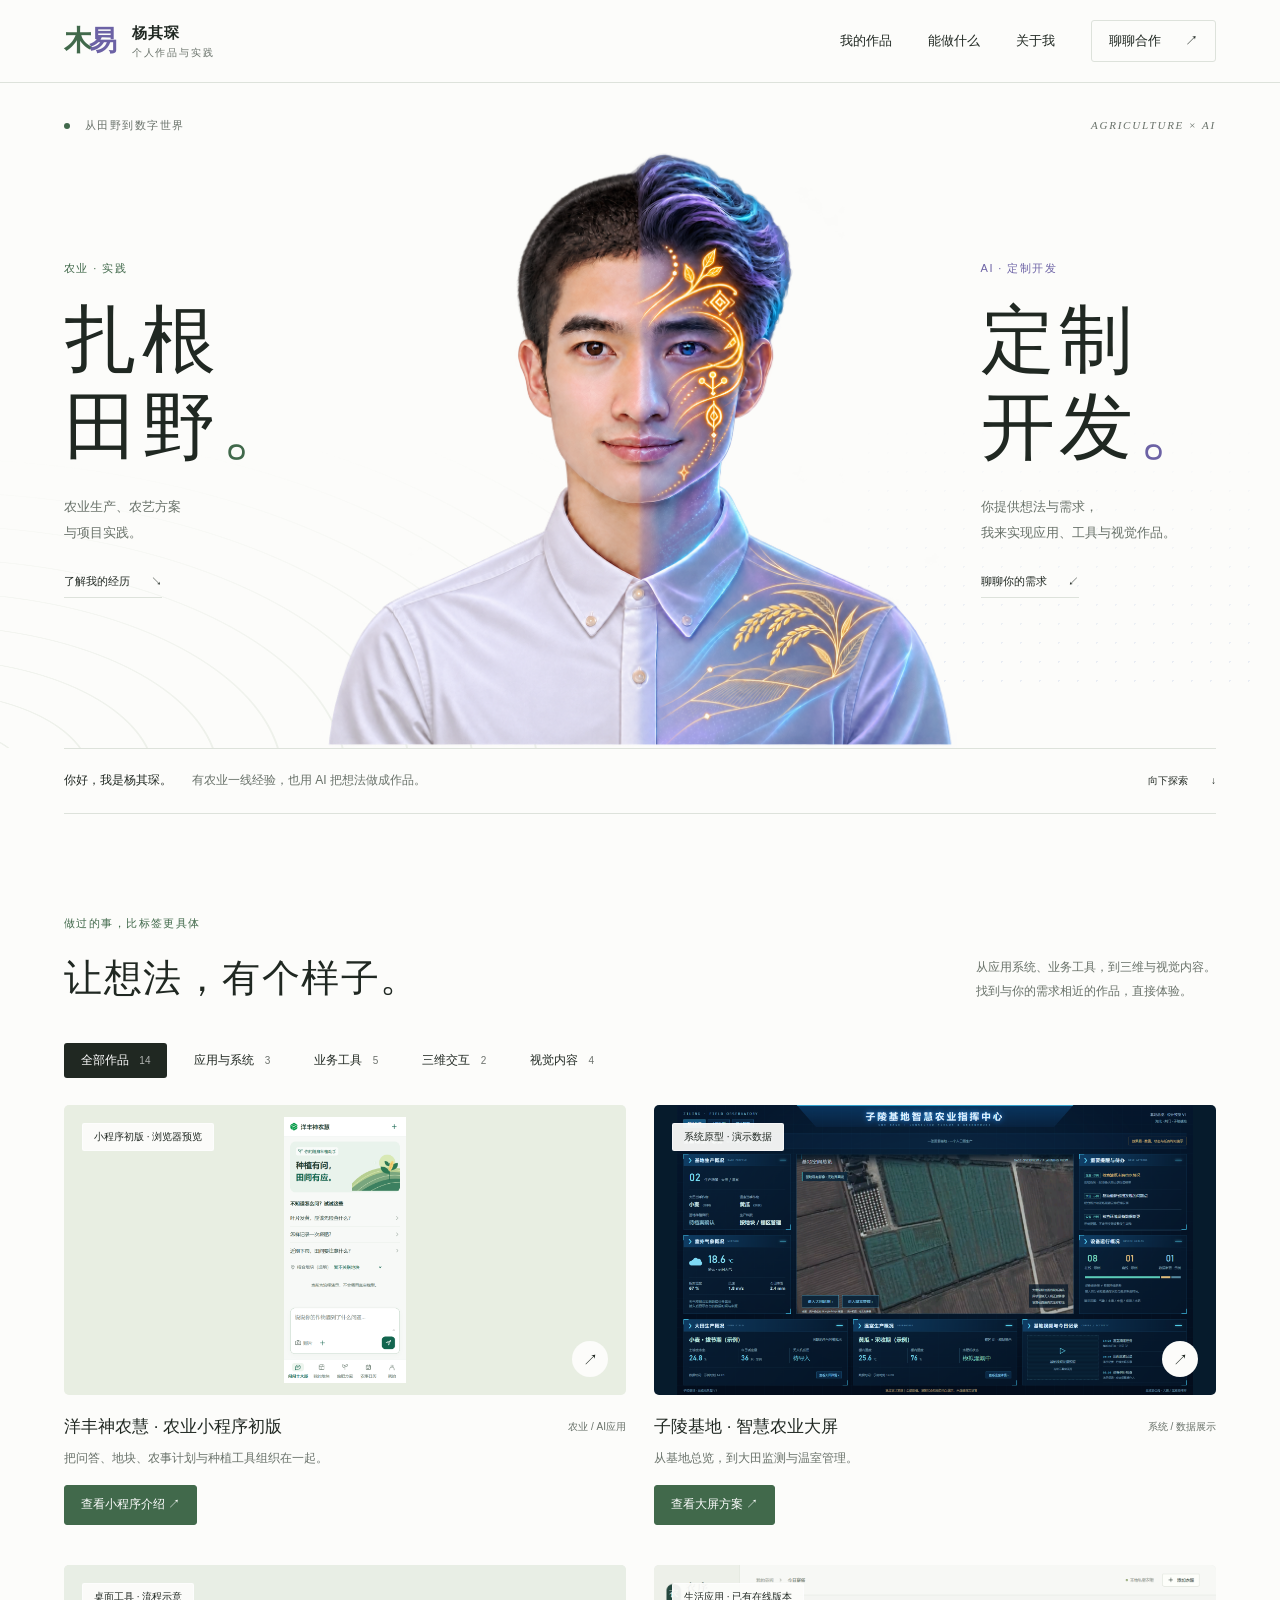
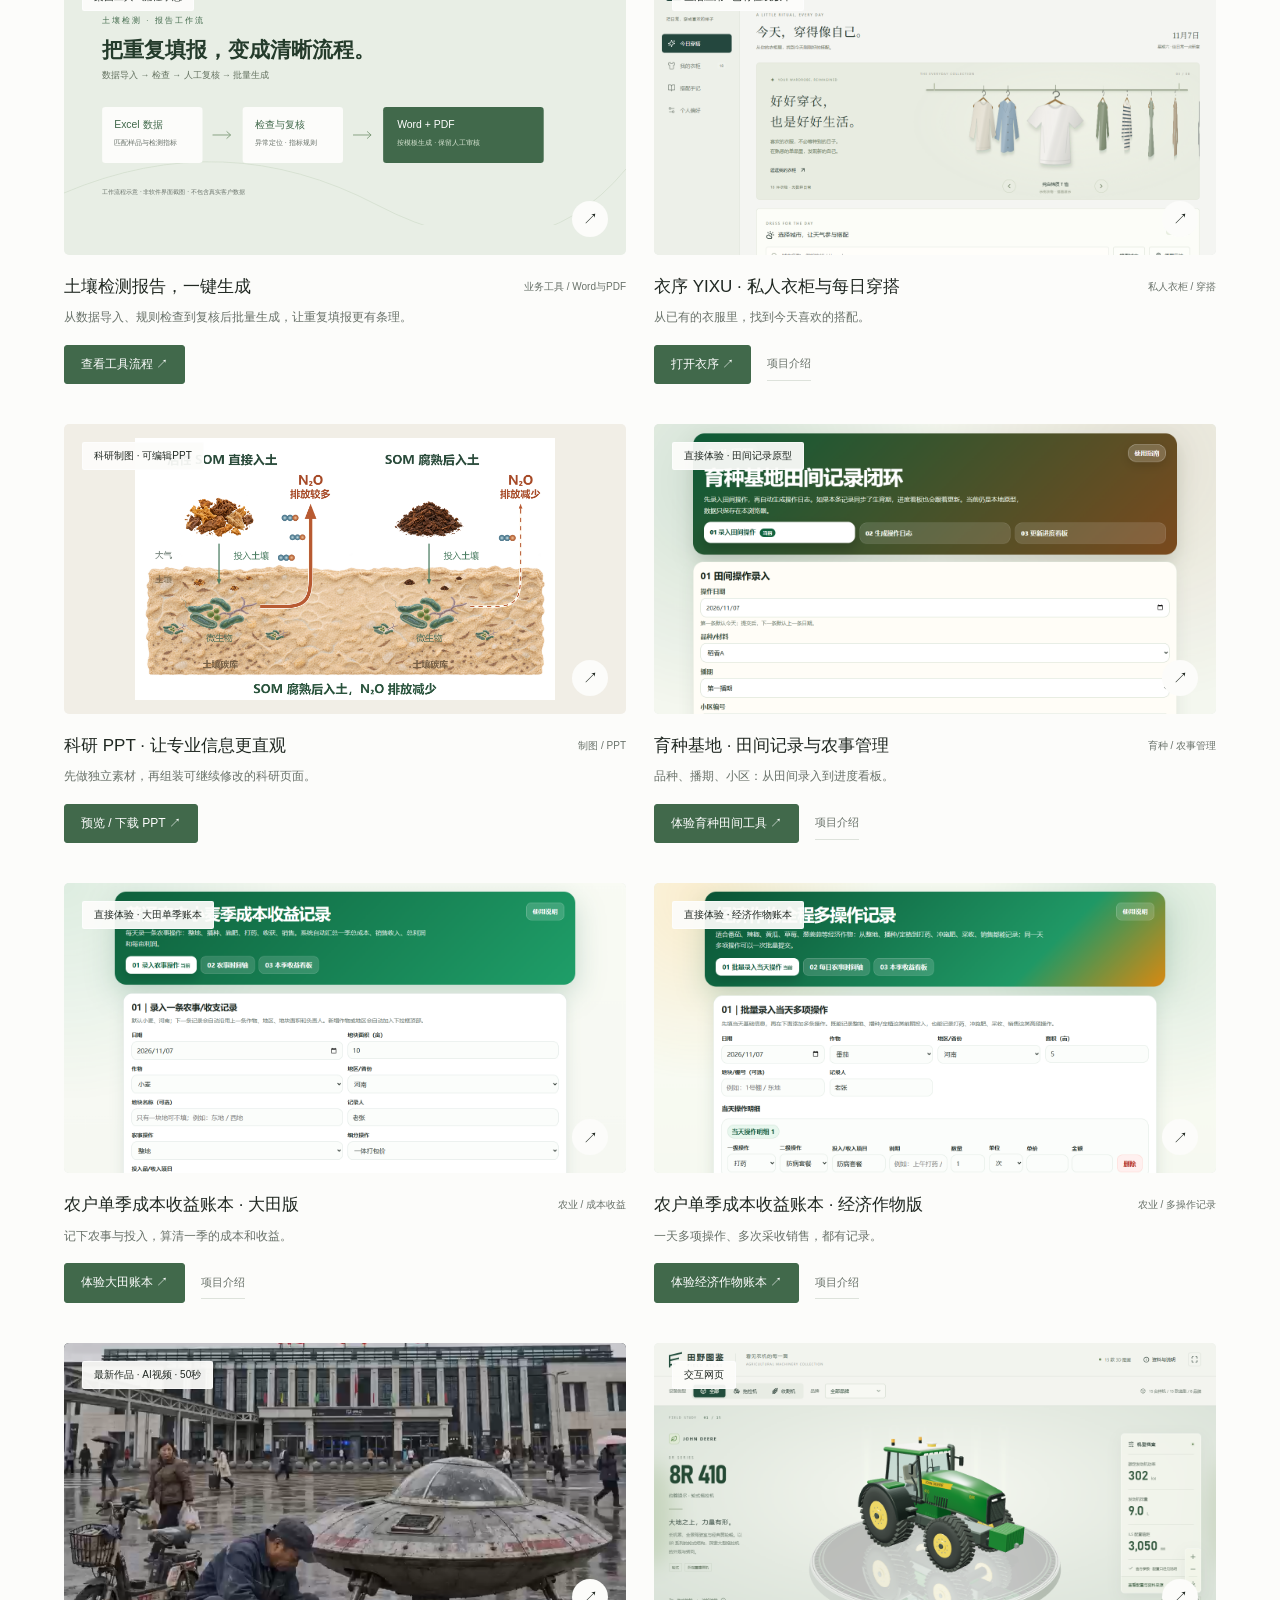
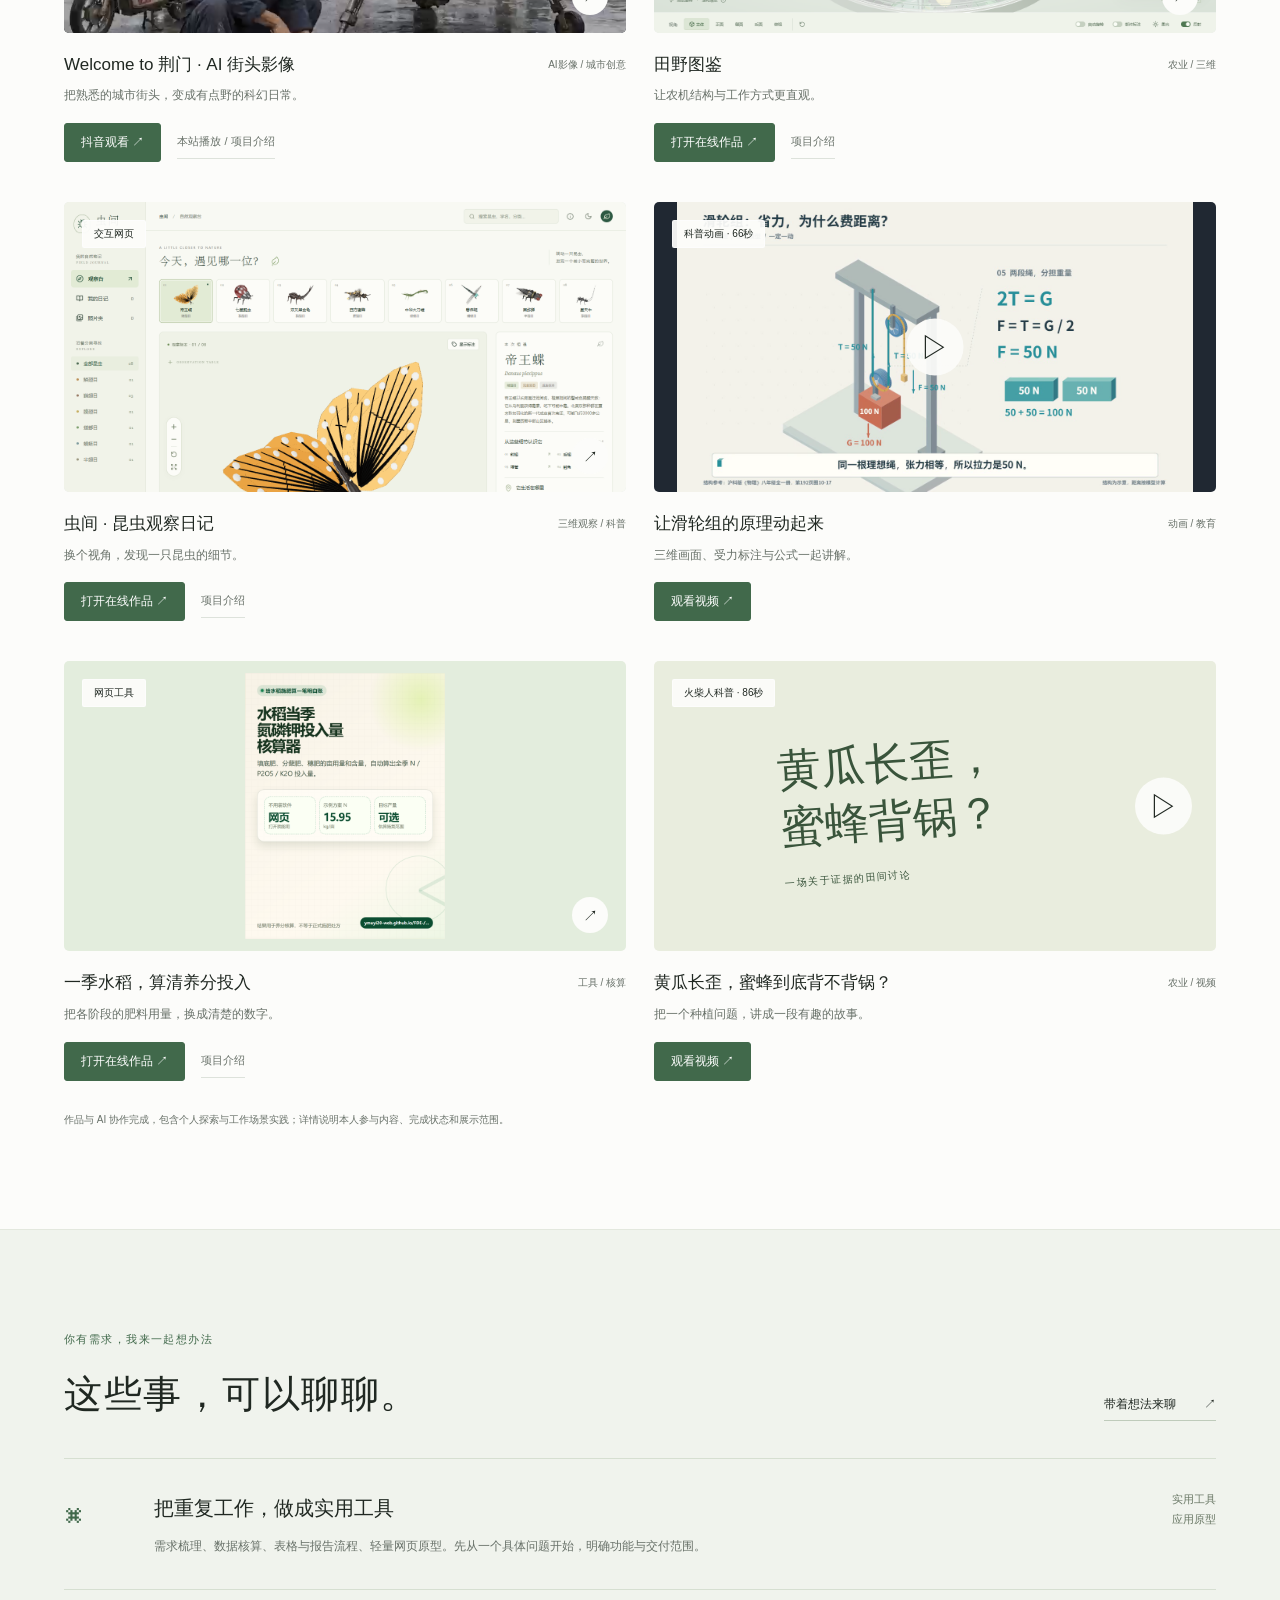
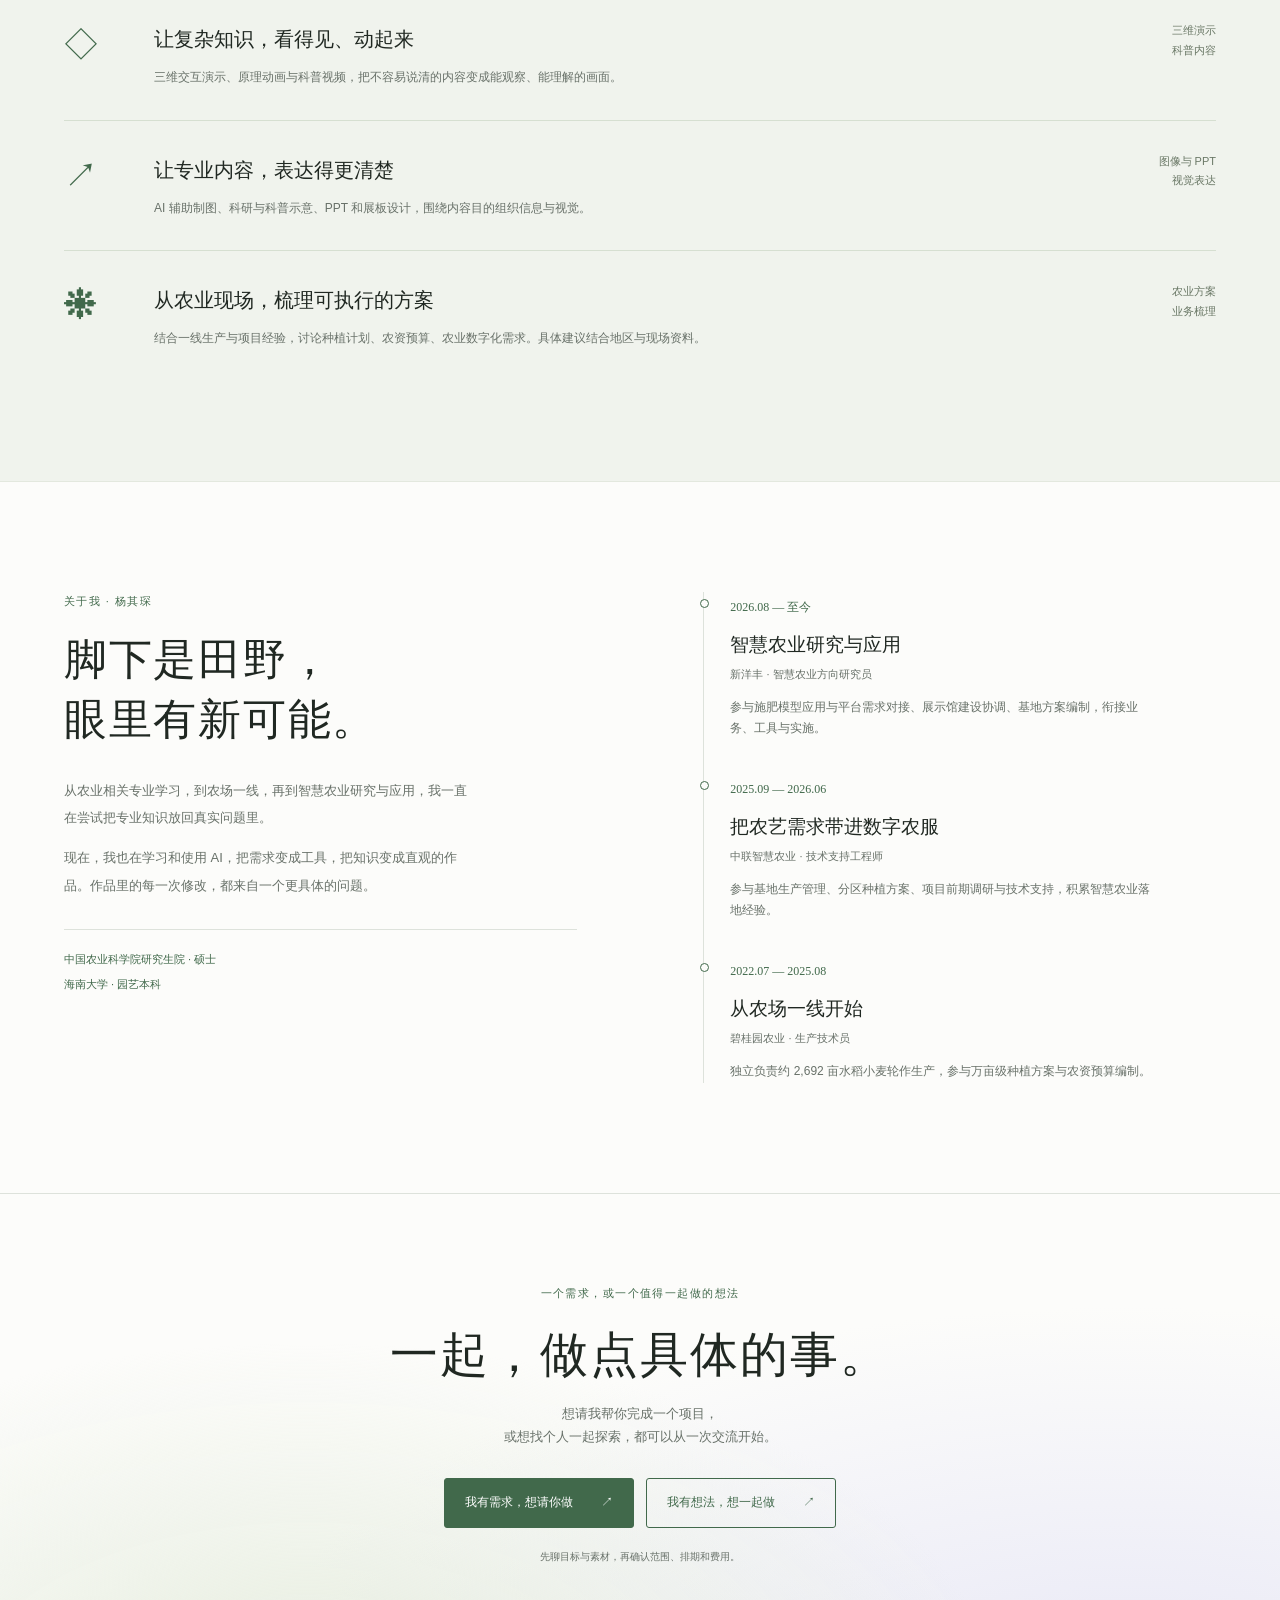
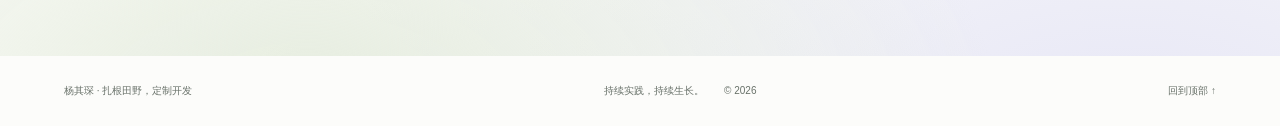
==== index.html @ 0f83e184 "Publish personal portfolio with reviewed projects and demos" ====
<!doctype html>
<html lang="zh-CN">
<head>
  <meta charset="utf-8"><meta name="viewport" content="width=device-width,initial-scale=1">
  <meta name="description" content="杨其琛的个人作品与实践：扎根田野，定制开发。农业生产与方案、AI实用工具、三维演示、制图与PPT。">
  <meta name="theme-color" content="#fcfcfa"><title>杨其琛 · 扎根田野，定制开发</title>
  <link rel="icon" href="assets/favicon.svg" type="image/svg+xml"><link rel="stylesheet" href="style.css">
</head>
<body>
<a class="skip" href="#main">跳到主要内容</a>
<header class="header"><a class="brand" href="#home" aria-label="杨其琛 首页"><span class="brand-mark">木<span>易</span></span><span>杨其琛<small>个人作品与实践</small></span></a><button class="menu-toggle" aria-label="展开导航" aria-expanded="false" aria-controls="nav">菜单 <span>＋</span></button><nav id="nav" aria-label="主导航"><a href="#work">我的作品</a><a href="#capabilities">能做什么</a><a href="#about">关于我</a><a class="nav-contact" href="#contact">聊聊合作 <span>↗</span></a></nav></header>
<main id="main">
<section class="hero" id="home" aria-labelledby="hero-title">
  <div class="hero-top"><p><span class="status-dot"></span> 从田野到数字世界</p><p class="hero-note">AGRICULTURE × AI</p></div>
  <h1 class="sr-only" id="hero-title">我是杨其琛，扎根田野，定制开发。</h1>
  <div class="portrait-stage">
    <div class="field-lines" aria-hidden="true"></div><div class="digital-lines" aria-hidden="true"></div>
    <div class="hero-copy field-copy"><span class="eyebrow">农业 · 实践</span><h2>扎根<br>田野<span class="title-dot">。</span></h2><p>农业生产、农艺方案<br>与项目实践。</p><a href="#about">了解我的经历 <span>↘</span></a></div>
    <img class="portrait" src="assets/portrait.png" alt="杨其琛的双面人像：左侧真实白衬衫，右侧蓝紫全息形象与金色农业纹样" fetchpriority="high" width="1312" height="1221">
    <div class="hero-copy digital-copy"><span class="eyebrow">AI · 定制开发</span><h2>定制<br>开发<span class="title-dot">。</span></h2><p>你提供想法与需求，<br>我来实现应用、工具与视觉作品。</p><a href="#contact">聊聊你的需求 <span>↙</span></a></div>
  </div>
  <div class="hero-bottom"><p>你好，我是<strong>杨其琛</strong>。<span>有农业一线经验，也用 AI 把想法做成作品。</span></p><a href="#work" aria-label="向下查看精选作品">向下探索 <span>↓</span></a></div>
</section>
<section class="section work" id="work" aria-labelledby="work-title">
  <div class="section-head"><div><p class="eyebrow">做过的事，比标签更具体</p><h2 id="work-title">让想法，有个样子。</h2></div><p class="section-intro">从应用系统、业务工具，到三维与视觉内容。<br>找到与你的需求相近的作品，直接体验。</p></div>
  <div class="filters" role="group" aria-label="按服务类型筛选作品"><button class="active" data-filter="all" aria-pressed="true">全部作品 <span>14</span></button><button data-filter="application" aria-pressed="false">应用与系统 <span>3</span></button><button data-filter="tool" aria-pressed="false">业务工具 <span>5</span></button><button data-filter="interactive" aria-pressed="false">三维交互 <span>2</span></button><button data-filter="visual" aria-pressed="false">视觉内容 <span>4</span></button></div>
  <div class="projects" aria-live="polite">
<article class="project" data-category="application" data-key="miniapp"><button class="project-open" data-project="miniapp" aria-label="查看小程序介绍"><div class="project-image miniapp-image"><img src="assets/miniapp.png" alt="洋丰神农慧浏览器预览版实际页面截图" loading="lazy"><span class="image-label">小程序初版 · 浏览器预览</span><span class="project-arrow">↗</span></div></button><div class="project-caption"><div><h3>洋丰神农慧 · 农业小程序初版</h3><p>把问答、地块、农事计划与种植工具组织在一起。</p></div><span>农业 / AI应用</span></div><div class="project-actions"><button class="work-primary" data-project="miniapp">查看小程序介绍 ↗</button></div></article>
<article class="project" data-category="application" data-key="dashboard"><button class="project-open" data-project="dashboard" aria-label="查看大屏方案"><div class="project-image dashboard-image"><img src="assets/dashboard.png" alt="子陵基地智慧农业总览设计效果图，图中数值为演示数据" loading="lazy"><span class="image-label">系统原型 · 演示数据</span><span class="project-arrow">↗</span></div></button><div class="project-caption"><div><h3>子陵基地 · 智慧农业大屏</h3><p>从基地总览，到大田监测与温室管理。</p></div><span>系统 / 数据展示</span></div><div class="project-actions"><button class="work-primary" data-project="dashboard">查看大屏方案 ↗</button></div></article>
<article class="project" data-category="tool" data-key="reports"><button class="project-open" data-project="reports" aria-label="查看工具流程"><div class="project-image report-image"><img src="assets/report-workflow.svg" alt="土壤报告助手流程示意：Excel导入、规则检查、人工复核、Word与PDF生成"><span class="image-label">桌面工具 · 流程示意</span><span class="project-arrow">↗</span></div></button><div class="project-caption"><div><h3>土壤检测报告，一键生成</h3><p>从数据导入、规则检查到复核后批量生成，让重复填报更有条理。</p></div><span>业务工具 / Word与PDF</span></div><div class="project-actions"><button class="work-primary" data-project="reports">查看工具流程 ↗</button></div></article>
<article class="project" data-category="application" data-key="yixu"><a class="project-open" href="https://ymuyi20-web.github.io/yixu-wardrobe/" target="_blank" rel="noopener noreferrer" aria-label="打开衣序"><div class="project-image"><img src="assets/yixu.png" alt="衣序 YIXU · 私人衣柜与每日穿搭实际页面截图" loading="lazy"><span class="image-label">生活应用 · 已有在线版本</span><span class="project-arrow">↗</span></div></a><div class="project-caption"><div><h3>衣序 YIXU · 私人衣柜与每日穿搭</h3><p>从已有的衣服里，找到今天喜欢的搭配。</p></div><span>私人衣柜 / 穿搭</span></div><div class="project-actions"><a class="work-primary" href="https://ymuyi20-web.github.io/yixu-wardrobe/" target="_blank" rel="noopener noreferrer">打开衣序 ↗</a><button class="work-detail" data-project="yixu">项目介绍</button></div></article>
<article class="project" data-category="visual" data-key="research"><button class="project-open" data-project="research" aria-label="预览 / 下载 PPT"><div class="project-image research-image"><img src="assets/research-som.png" alt="科研PPT中的SOM与N₂O排放对比概念插图" loading="lazy"><span class="image-label">科研制图 · 可编辑PPT</span><span class="project-arrow">↗</span></div></button><div class="project-caption"><div><h3>科研 PPT · 让专业信息更直观</h3><p>先做独立素材，再组装可继续修改的科研页面。</p></div><span>制图 / PPT</span></div><div class="project-actions"><button class="work-primary" data-project="research">预览 / 下载 PPT ↗</button></div></article>
<article class="project" data-category="tool" data-key="breeding"><a class="project-open" href="demos/breeding.html" target="_blank" rel="noopener noreferrer" aria-label="体验育种田间工具"><div class="project-image"><img src="assets/breeding.png" alt="育种基地 · 田间记录与农事管理实际页面截图" loading="lazy"><span class="image-label">直接体验 · 田间记录原型</span><span class="project-arrow">↗</span></div></a><div class="project-caption"><div><h3>育种基地 · 田间记录与农事管理</h3><p>品种、播期、小区：从田间录入到进度看板。</p></div><span>育种 / 农事管理</span></div><div class="project-actions"><a class="work-primary" href="demos/breeding.html" target="_blank" rel="noopener noreferrer">体验育种田间工具 ↗</a><button class="work-detail" data-project="breeding">项目介绍</button></div></article>
<article class="project" data-category="tool" data-key="fieldaccount"><a class="project-open" href="demos/field-account.html" target="_blank" rel="noopener noreferrer" aria-label="体验大田账本"><div class="project-image"><img src="assets/field-account.png" alt="农户单季成本收益账本 · 大田版实际页面截图" loading="lazy"><span class="image-label">直接体验 · 大田单季账本</span><span class="project-arrow">↗</span></div></a><div class="project-caption"><div><h3>农户单季成本收益账本 · 大田版</h3><p>记下农事与投入，算清一季的成本和收益。</p></div><span>农业 / 成本收益</span></div><div class="project-actions"><a class="work-primary" href="demos/field-account.html" target="_blank" rel="noopener noreferrer">体验大田账本 ↗</a><button class="work-detail" data-project="fieldaccount">项目介绍</button></div></article>
<article class="project" data-category="tool" data-key="economicaccount"><a class="project-open" href="demos/economic-account.html" target="_blank" rel="noopener noreferrer" aria-label="体验经济作物账本"><div class="project-image"><img src="assets/economic-account.png" alt="农户单季成本收益账本 · 经济作物版实际页面截图" loading="lazy"><span class="image-label">直接体验 · 经济作物账本</span><span class="project-arrow">↗</span></div></a><div class="project-caption"><div><h3>农户单季成本收益账本 · 经济作物版</h3><p>一天多项操作、多次采收销售，都有记录。</p></div><span>农业 / 多操作记录</span></div><div class="project-actions"><a class="work-primary" href="demos/economic-account.html" target="_blank" rel="noopener noreferrer">体验经济作物账本 ↗</a><button class="work-detail" data-project="economicaccount">项目介绍</button></div></article>
<article class="project" data-category="visual" data-key="jingmen"><a class="project-open" href="https://v.douyin.com/iar4RhqvxIk/" target="_blank" rel="noopener noreferrer" aria-label="在抖音观看Welcome to荆门"><div class="project-image jingmen-image"><img src="assets/jingmen-street.png" alt="AI街头影像视频实际画面：荆门站前修理飞碟的创意场景，非真实拍摄" loading="lazy"><span class="image-label">最新作品 · AI视频 · 50秒</span><span class="project-arrow">↗</span></div></a><div class="project-caption"><div><h3>Welcome to 荆门 · AI 街头影像</h3><p>把熟悉的城市街头，变成有点野的科幻日常。</p></div><span>AI影像 / 城市创意</span></div><div class="project-actions"><a class="work-primary" href="https://v.douyin.com/iar4RhqvxIk/" target="_blank" rel="noopener noreferrer">抖音观看 ↗</a><button class="work-detail" data-project="jingmen">本站播放 / 项目介绍</button></div></article>
<article class="project" data-category="interactive" data-key="atlas"><a class="project-open" href="https://tianye-field-atlas.netlify.app/" target="_blank" rel="noopener noreferrer" aria-label="直接打开在线作品"><div class="project-image atlas-image"><img src="assets/field-atlas.png" alt="田野图鉴农机展示网页的实际页面截图" loading="lazy"><span class="image-label">交互网页</span><span class="project-arrow">↗</span></div></a><div class="project-caption"><div><h3>田野图鉴</h3><p>让农机结构与工作方式更直观。</p></div><span>农业 / 三维</span></div><div class="project-actions"><a class="work-primary" href="https://tianye-field-atlas.netlify.app/" target="_blank" rel="noopener noreferrer">打开在线作品 ↗</a><button class="work-detail" data-project="atlas">项目介绍</button></div></article>
<article class="project" data-category="interactive" data-key="insects"><a class="project-open" href="https://chongjian-insect-diary.netlify.app/" target="_blank" rel="noopener noreferrer" aria-label="直接打开在线作品"><div class="project-image insect-image"><img src="assets/insects.png" alt="虫间昆虫观察网页的实际页面截图" loading="lazy"><span class="image-label">交互网页</span><span class="project-arrow">↗</span></div></a><div class="project-caption"><div><h3>虫间 · 昆虫观察日记</h3><p>换个视角，发现一只昆虫的细节。</p></div><span>三维观察 / 科普</span></div><div class="project-actions"><a class="work-primary" href="https://chongjian-insect-diary.netlify.app/" target="_blank" rel="noopener noreferrer">打开在线作品 ↗</a><button class="work-detail" data-project="insects">项目介绍</button></div></article>
<article class="project" data-category="visual" data-key="physics"><button class="project-open" data-project="physics" aria-label="观看视频"><div class="project-image physics-image"><img src="assets/physics.png" alt="滑轮组物理动画实际画面" loading="lazy"><span class="image-label">科普动画 · 66秒</span><span class="play-icon" aria-hidden="true">▷</span></div></button><div class="project-caption"><div><h3>让滑轮组的原理动起来</h3><p>三维画面、受力标注与公式一起讲解。</p></div><span>动画 / 教育</span></div><div class="project-actions"><button class="work-primary" data-project="physics">观看视频 ↗</button></div></article>
<article class="project" data-category="tool" data-key="npk"><a class="project-open" href="https://ymuyi20-web.github.io/FDE-/exercises/fde-16week/week-01/side-projects/season-npk-calculator/" target="_blank" rel="noopener noreferrer" aria-label="直接打开在线作品"><div class="project-image npk-image"><img src="assets/npk.png" alt="水稻氮磷钾投入量核算网页作品宣传图" loading="lazy"><span class="image-label">网页工具</span><span class="project-arrow">↗</span></div></a><div class="project-caption"><div><h3>一季水稻，算清养分投入</h3><p>把各阶段的肥料用量，换成清楚的数字。</p></div><span>工具 / 核算</span></div><div class="project-actions"><a class="work-primary" href="https://ymuyi20-web.github.io/FDE-/exercises/fde-16week/week-01/side-projects/season-npk-calculator/" target="_blank" rel="noopener noreferrer">打开在线作品 ↗</a><button class="work-detail" data-project="npk">项目介绍</button></div></article>
<article class="project" data-category="visual" data-key="cucumber"><button class="project-open" data-project="cucumber" aria-label="观看视频"><div class="project-image cucumber-image"><span class="cucumber-word" aria-hidden="true">黄瓜长歪，<br>蜜蜂背锅？<i>一场关于证据的田间讨论</i></span><span class="image-label">火柴人科普 · 86秒</span><span class="play-icon" aria-hidden="true">▷</span></div></button><div class="project-caption"><div><h3>黄瓜长歪，蜜蜂到底背不背锅？</h3><p>把一个种植问题，讲成一段有趣的故事。</p></div><span>农业 / 视频</span></div><div class="project-actions"><button class="work-primary" data-project="cucumber">观看视频 ↗</button></div></article>
  </div>
  <p class="work-note">作品与 AI 协作完成，包含个人探索与工作场景实践；详情说明本人参与内容、完成状态和展示范围。</p>
</section>
<section class="capabilities section" id="capabilities" aria-labelledby="cap-title"><div class="section-head"><div><p class="eyebrow">你有需求，我来一起想办法</p><h2 id="cap-title">这些事，可以聊聊。</h2></div><a class="text-link" href="#contact">带着想法来聊 <span>↗</span></a></div><div class="service-list">
<article><span class="service-symbol" aria-hidden="true">⌘</span><div><h3>把重复工作，做成实用工具</h3><p>需求梳理、数据核算、表格与报告流程、轻量网页原型。先从一个具体问题开始，明确功能与交付范围。</p></div><span class="service-tags">实用工具<br>应用原型</span></article>
<article><span class="service-symbol" aria-hidden="true">◇</span><div><h3>让复杂知识，看得见、动起来</h3><p>三维交互演示、原理动画与科普视频，把不容易说清的内容变成能观察、能理解的画面。</p></div><span class="service-tags">三维演示<br>科普内容</span></article>
<article><span class="service-symbol" aria-hidden="true">↗</span><div><h3>让专业内容，表达得更清楚</h3><p>AI 辅助制图、科研与科普示意、PPT 和展板设计，围绕内容目的组织信息与视觉。</p></div><span class="service-tags">图像与 PPT<br>视觉表达</span></article>
<article><span class="service-symbol plant" aria-hidden="true">❋</span><div><h3>从农业现场，梳理可执行的方案</h3><p>结合一线生产与项目经验，讨论种植计划、农资预算、农业数字化需求。具体建议结合地区与现场资料。</p></div><span class="service-tags">农业方案<br>业务梳理</span></article>
</div></section>
<section class="about section" id="about" aria-labelledby="about-title"><div class="about-intro"><p class="eyebrow">关于我 · 杨其琛</p><h2 id="about-title">脚下是田野，<br>眼里有新可能。</h2><p>从农业相关专业学习，到农场一线，再到智慧农业研究与应用，我一直在尝试把专业知识放回真实问题里。</p><p>现在，我也在学习和使用 AI，把需求变成工具，把知识变成直观的作品。作品里的每一次修改，都来自一个更具体的问题。</p><div class="about-education"><span>中国农业科学院研究生院 · 硕士</span><span>海南大学 · 园艺本科</span></div></div><div class="timeline">
<article><time>2026.08 — 至今</time><h3>智慧农业研究与应用</h3><h4>新洋丰 · 智慧农业方向研究员</h4><p>参与施肥模型应用与平台需求对接、展示馆建设协调、基地方案编制，衔接业务、工具与实施。</p></article>
<article><time>2025.09 — 2026.06</time><h3>把农艺需求带进数字农服</h3><h4>中联智慧农业 · 技术支持工程师</h4><p>参与基地生产管理、分区种植方案、项目前期调研与技术支持，积累智慧农业落地经验。</p></article>
<article><time>2022.07 — 2025.08</time><h3>从农场一线开始</h3><h4>碧桂园农业 · 生产技术员</h4><p>独立负责约 2,692 亩水稻小麦轮作生产，参与万亩级种植方案与农资预算编制。</p></article>
</div></section>
<section class="contact section" id="contact" aria-labelledby="contact-title"><p class="eyebrow">一个需求，或一个值得一起做的想法</p><h2 id="contact-title">一起，做点具体的事。</h2><p>想请我帮你完成一个项目，<br>或想找个人一起探索，都可以从一次交流开始。</p><div class="contact-actions"><button class="primary" data-contact="委托需求">我有需求，想请你做 <span>↗</span></button><button class="secondary" data-contact="合作想法">我有想法，想一起做 <span>↗</span></button></div><p class="contact-note">先聊目标与素材，再确认范围、排期和费用。</p></section>
</main>
<footer><a href="#home">杨其琛 <span>· 扎根田野，定制开发</span></a><p>持续实践，持续生长。<span>© 2026</span></p><a href="#home" aria-label="返回顶部">回到顶部 ↑</a></footer>
<dialog id="project-dialog" aria-labelledby="dialog-title"><button class="dialog-close" aria-label="关闭作品详情">×</button><div id="dialog-content"></div></dialog>
<dialog id="contact-dialog" aria-labelledby="contact-dialog-title"><button class="dialog-close" aria-label="关闭合作窗口">×</button><p class="eyebrow">聊聊合作</p><h2 id="contact-dialog-title">从一个具体想法开始。</h2><p id="contact-description"></p><div class="wechat-panel"><span>微信联系 · 木易</span><strong id="wechat-id">15706568545</strong><button id="copy-wechat" hidden>复制微信号</button><p id="wechat-hint">添加微信时，欢迎备注“个人站＋需求关键词”。</p><a class="wechat-qr-link" href="assets/wechat-qr.png" target="_blank" rel="noopener noreferrer" aria-label="打开微信二维码原图"><img class="wechat-qr" src="assets/wechat-qr.png" alt="木易的微信联系二维码，可扫码添加好友" width="820" height="1212"></a><p>扫码添加，或点击图片打开原图保存。</p></div><label for="brief">先整理一下你的想法</label><textarea id="brief" rows="5"></textarea><button class="primary" id="copy-brief">复制需求提纲</button><p class="privacy-note">此处只帮你整理文字，不会提交或保存个人信息。</p><p role="status" id="copy-status"></p></dialog>
<script src="app.js"></script></body></html>
---- style.css ----
:root{--paper:#fcfcfa;--ink:#202822;--muted:#687169;--green:#41694b;--line:#dde2db;--violet:#6c62a5;--blue:#456baf;--body:"Microsoft YaHei","PingFang SC",sans-serif;--display:"STKaiti","KaiTi","Songti SC",serif}*{box-sizing:border-box}html{scroll-behavior:smooth;scroll-padding-top:100px}body{margin:0;background:var(--paper);color:var(--ink);font-family:var(--body);font-size:15px;line-height:1.8}a{color:inherit;text-decoration:none}button,textarea{font:inherit}button{cursor:pointer;color:inherit}button:focus-visible,a:focus-visible,textarea:focus-visible{outline:3px solid #8ba9cf;outline-offset:5px}button{touch-action:manipulation}img{display:block;max-width:100%}.sr-only{position:absolute;width:1px;height:1px;padding:0;overflow:hidden;clip:rect(0,0,0,0);white-space:nowrap}.skip{position:absolute;top:-70px;left:15px;background:var(--ink);color:white;padding:10px;z-index:20}.skip:focus{top:10px}.header{max-width:1440px;margin:auto;padding:20px 5%;display:flex;align-items:center;justify-content:space-between;border-bottom:1px solid var(--line)}.brand{display:flex;align-items:center;gap:14px;font-weight:bold;line-height:1.5;letter-spacing:.06em}.brand small{display:block;font-size:10px;font-weight:400;color:var(--muted);letter-spacing:.18em}.brand-mark{font-family:var(--display);font-size:28px;position:relative;color:var(--green)}.brand-mark span{color:var(--violet);margin-left:-4px}.header nav{display:flex;gap:36px;align-items:center;font-size:13px}.header nav a:hover{color:var(--green)}.nav-contact{border:1px solid var(--line);padding:8px 17px;border-radius:3px}.nav-contact span{margin-left:20px}.menu-toggle{display:none}.hero{max-width:1440px;padding:22px 5% 0;margin:auto;overflow:hidden}.hero-top{display:flex;justify-content:space-between;font-size:11px;color:var(--muted);letter-spacing:.14em}.status-dot{display:inline-block;width:6px;height:6px;background:var(--green);border-radius:50%;margin-right:10px}.hero-note{font-family:Georgia,serif;font-style:italic;letter-spacing:.16em}.portrait-stage{position:relative;min-height:560px;height: min(47vw,660px);display:grid;grid-template-columns:1fr 1.5fr 1fr;align-items:center}.portrait{position:absolute;bottom:0;width:59%;max-width:790px;left:50%;transform:translateX(-50%);height:100%;object-fit:contain;object-position:center bottom;z-index:1}.hero-copy{position:relative;z-index:2;padding-bottom:45px}.hero-copy h2{font-family:var(--display);font-size:clamp(52px,5.8vw,85px);line-height:1.18;font-weight:500;letter-spacing:.06em;margin:17px 0 22px}.title-dot{color:var(--green)}.digital-copy .title-dot{color:var(--violet)}.hero-copy p{color:var(--muted);font-size:13px;line-height:2}.hero-copy a{display:inline-block;font-size:11px;border-bottom:1px solid var(--line);padding:13px 0 5px}.hero-copy a span{margin-left:18px}.eyebrow{font-size:11px;font-weight:500;letter-spacing:.13em;color:var(--green);margin:0 0 18px}.digital-copy{grid-column:3;justify-self:end}.digital-copy .eyebrow{color:var(--violet)}.field-lines{position:absolute;left:-12%;bottom:0;width:55%;height:50%;opacity:.4;background:repeating-radial-gradient(ellipse at 0% 110%,transparent 0 35px,#d7dfd2 36px 37px,transparent 38px 64px);mask-image:linear-gradient(0deg,#000,transparent)}.digital-lines{position:absolute;right:-4%;bottom:9%;width:35%;height:45%;background-image:radial-gradient(#a6b7db 1px,transparent 1px);background-size:19px 19px;opacity:.25;mask-image:linear-gradient(0deg,#000,transparent)}.hero-bottom{border-top:1px solid var(--line);border-bottom:1px solid var(--line);padding:21px 0;display:flex;align-items:center;justify-content:space-between;gap:20px;font-size:12px}.hero-bottom p{margin:0}.hero-bottom strong{font-weight:500}.hero-bottom p span{margin-left:20px;color:var(--muted)}.hero-bottom>a{font-size:10px;white-space:nowrap}.hero-bottom>a span{margin-left:20px}.section{max-width:1440px;margin:auto;padding:100px 5%}.section-head{display:flex;justify-content:space-between;align-items:end;gap:30px;margin-bottom:37px}.section h2{font-family:var(--display);font-size:clamp(30px,3vw,44px);font-weight:500;line-height:1.4;letter-spacing:.04em;margin:0}.section-intro{font-size:12px;color:var(--muted);line-height:2;margin:0 0 3px}.filters{display:flex;gap:10px;flex-wrap:wrap;margin-bottom:27px}.filters button{border:0;background:transparent;padding:7px 17px;font-size:12px;border-radius:3px}.filters button.active{background:var(--ink);color:white}.filters button span{font-size:10px;opacity:.65;margin-left:7px}.projects{display:grid;grid-template-columns:1fr 1fr;gap:40px 28px}.project{padding:0;text-align:left;border:0;background:transparent;min-width:0}.project[hidden]{display:none}.project-wide{grid-column:1/-1}.project-image{height:290px;position:relative;overflow:hidden;border-radius:5px;background:#e8eee9}.project-wide .project-image{height:440px;background:#e6eee8}.project-image img{width:100%;height:100%;object-fit:cover;object-position:top;transition:transform .5s}.project:hover .project-image img{transform:scale(1.025)}.project-wide img{object-fit:contain;padding:25px 8%}.image-label{position:absolute;top:18px;left:18px;background:rgba(252,252,250,.94);padding:4px 11px;border:1px solid #ffffff8c;border-radius:2px;font-size:10px}.project-arrow{position:absolute;right:18px;bottom:18px;background:var(--paper);width:36px;height:36px;border-radius:50%;display:grid;place-items:center}.project-caption{display:flex;justify-content:space-between;gap:15px;align-items:start;padding-top:17px}.project h3{font-size:17px;font-weight:500;margin:0 0 5px}.project-caption p{font-size:12px;color:var(--muted);margin:0}.project-caption>span{font-size:10px;color:var(--muted);white-space:nowrap;padding-top:6px}.npk-image{background:#e3eddd}.npk-image img{object-fit:contain;padding:12px}.physics-image{background:#202832}.physics-image img{object-fit:contain}.play-icon{position:absolute;top:50%;left:50%;transform:translate(-50%,-50%);display:grid;place-items:center;background:#fcfcfaed;width:57px;height:57px;border-radius:50%;font-size:30px;line-height:1}.cucumber-image{background:#e9edde;display:flex;align-items:center;justify-content:center}.cucumber-word{font-family:var(--display);font-size:44px;line-height:1.3;color:#39543b;transform:rotate(-4deg);padding-right:90px}.cucumber-word i{display:block;font:10px var(--body);letter-spacing:.15em;margin-top:20px}.cucumber-image .play-icon{left:auto;right:24px;transform:translateY(-50%)}.work-note{font-size:10px;color:var(--muted);margin:30px 0 0}.capabilities{background:#f0f3ed;border-top:1px solid #e3e8de;border-bottom:1px solid #e3e8de}.text-link{font-size:12px;border-bottom:1px solid #bfcbbb;padding-bottom:5px;white-space:nowrap}.text-link span{margin-left:25px}.service-list article{display:grid;grid-template-columns:65px 1fr 130px;gap:25px;padding:31px 0;border-top:1px solid #d6dfd1;align-items:start}.service-symbol{font-size:34px;color:var(--green);font-family:Georgia,serif;line-height:1.4}.service-list h3{font-size:20px;font-weight:500;margin:0 0 10px}.service-list p{max-width:670px;font-size:12px;color:var(--muted);margin:0}.service-tags{font-size:11px;color:#6a7866;text-align:right}.about{display:grid;grid-template-columns:1fr 1fr;gap:11%;padding-top:110px;padding-bottom:110px}.about h2{font-size:43px;margin-bottom:27px}.about-intro>p:not(.eyebrow){max-width:410px;font-size:13px;color:var(--muted);line-height:2.1}.about-education{border-top:1px solid var(--line);margin-top:30px;padding-top:20px;display:flex;flex-direction:column;font-size:11px;gap:5px;color:var(--green)}.timeline article{position:relative;padding:0 0 34px 26px;border-left:1px solid var(--line)}.timeline article:last-child{padding-bottom:0}.timeline article:before{content:"";width:7px;height:7px;border:1px solid var(--green);background:var(--paper);border-radius:50%;position:absolute;top:7px;left:-4px}.timeline time{font-family:Georgia,serif;font-size:12px;color:var(--green)}.timeline h3{font-size:19px;font-weight:500;margin:9px 0 3px}.timeline h4{font-size:11px;font-weight:400;color:var(--muted);margin:0 0 12px}.timeline p{font-size:12px;color:var(--muted);margin:0;max-width:430px}.contact{border-top:1px solid var(--line);text-align:center;position:relative;background:radial-gradient(ellipse at 24% 110%,#e6eddf 0,transparent 50%),radial-gradient(ellipse at 88% 110%,#e8e8f6 0,transparent 55%);padding-top:90px;padding-bottom:80px}.contact h2{font-size:48px}.contact>p:not(.eyebrow){color:var(--muted);font-size:13px}.contact-actions{display:flex;gap:12px;justify-content:center;margin-top:30px}.primary,.secondary{padding:13px 20px;border-radius:3px;border:1px solid var(--green);font-size:12px}.primary{background:var(--green);color:white}.secondary{background:transparent;color:var(--green)}.contact-actions span{margin-left:25px}.contact .contact-note{font-size:10px!important;margin-top:20px}footer{max-width:1440px;padding:26px 5%;margin:auto;display:flex;justify-content:space-between;gap:20px;font-size:10px;color:var(--muted)}footer p{margin:0}footer p span{margin-left:20px}dialog{border:1px solid var(--line);border-radius:8px;max-width:800px;width:calc(100% - 36px);padding:40px;color:var(--ink);background:var(--paper);max-height:88vh;overflow-y:auto;box-shadow:0 20px 100px #14211830}dialog::backdrop{background:#13231c70;backdrop-filter:blur(6px)}.dialog-close{position:absolute;right:14px;top:8px;font-size:28px;border:0;background:transparent;line-height:1.5;width:40px}.dialog-cover{width:100%;max-height:350px;object-fit:contain;background:#ecf0e8;border-radius:4px;margin:23px 0}.dialog-content h2,dialog h2{font-family:var(--display);font-size:30px;font-weight:500;margin:0 0 15px}dialog p{font-size:13px;color:var(--muted)}.detail-grid{display:grid;grid-template-columns:1fr 1fr;gap:25px;margin:25px 0}.detail-grid h3{font-size:13px;font-weight:500}.detail-grid p{font-size:12px}.detail-boundary{font-size:11px!important;padding:15px;background:#edf0e9}.dialog-video{width:100%;max-height:450px;background:#17231c;margin:24px 0}#contact-dialog{max-width:560px}.wechat-panel{padding:20px;background:#edf1e9;margin:25px 0;font-size:12px}.wechat-panel span,.wechat-panel strong{display:block}.wechat-panel strong{font-size:20px;margin:5px 0}.wechat-panel p{font-size:11px;margin-bottom:0}.wechat-panel button{background:transparent;border:1px solid var(--green);border-radius:3px;font-size:11px;padding:4px 10px}dialog label{font-size:12px}textarea{width:100%;resize:vertical;margin:10px 0 15px;border:1px solid var(--line);background:white;padding:12px;border-radius:3px;font-size:12px;line-height:1.8}.privacy-note,#copy-status{font-size:10px}body.modal-open{overflow:hidden}@media(min-width:1500px){body{background:#f6f7f3}.header,.hero,.work,.about,footer{background:var(--paper)}}@media(max-width:950px){.portrait-stage{min-height:490px}.portrait{width:67%}.hero-copy h2{font-size:57px}.hero-copy p{font-size:11px}.hero-copy a{font-size:10px}.hero-bottom p span{display:block;margin-left:0}.project-wide .project-image{height:340px}.project-image{height:240px}.project-caption{flex-direction:column;gap:0}.project-caption>span{font-size:9px}.about{gap:7%}.about h2{font-size:35px}.section{padding-top:75px;padding-bottom:75px}.contact h2{font-size:40px}.cucumber-word{font-size:34px;padding-right:50px}.cucumber-image .play-icon{right:8px;width:42px;height:42px}}@media(max-width:640px){html{scroll-padding-top:20px}.header{padding:16px 6%;position:relative}.brand-mark{font-size:25px}.brand{font-size:14px}.menu-toggle{display:block;background:transparent;border:1px solid var(--line);border-radius:3px;padding:5px 11px;font-size:12px}.menu-toggle span{margin-left:12px}.header nav{display:none;position:absolute;top:100%;left:0;right:0;background:var(--paper);z-index:10;padding:20px 6%;border-bottom:1px solid var(--line);gap:15px;flex-direction:column;align-items:stretch}.header nav.open{display:flex}.hero{padding:16px 6% 0}.hero-top{font-size:9px}.hero-note{letter-spacing:.05em}.portrait-stage{height:auto;min-height:0;padding-top:5px;grid-template-columns:1fr 1fr;align-items:start}.hero-copy{padding:14px 0 0}.hero-copy h2{font-size:41px;margin:9px 0 12px;line-height:1.2}.hero-copy h2 br{display:none}.hero-copy p{font-size:10px;line-height:1.8}.hero-copy .eyebrow{font-size:9px;letter-spacing:.08em;margin-bottom:8px}.hero-copy a{padding-top:5px;font-size:10px}.hero-copy a span{margin-left:7px}.digital-copy{grid-column:2;text-align:right}.portrait{position:relative;grid-column:1/-1;grid-row:2;width:104%;max-width:none;left:auto;transform:none;height:auto;margin:8px -2% 0;z-index:1;align-self:end}.hero-bottom{font-size:11px;padding:17px 0}.hero-bottom p span{font-size:10px;margin-top:4px}.hero-bottom>a{font-size:9px}.hero-bottom>a span{margin-left:4px}.section{padding:58px 6%}.section-head{display:block;margin-bottom:25px}.section h2{font-size:30px}.section-intro{margin-top:17px;font-size:11px}.filters{gap:1px;margin-bottom:20px}.filters button{padding:7px 11px;font-size:11px}.projects{grid-template-columns:1fr;gap:29px}.project-wide{grid-column:auto}.project-wide .project-image,.project-image{height:240px}.project-wide img{padding:12px 0;object-fit:contain}.project h3{font-size:16px}.project-caption{flex-direction:row;gap:8px}.project-caption p{font-size:11px}.project-caption>span{font-size:9px}.work-note{font-size:9px}.service-list article{grid-template-columns:28px 1fr;gap:15px;padding:25px 0}.service-symbol{font-size:27px}.service-list h3{font-size:16px}.service-list p{font-size:11px}.service-tags{display:none}.text-link{display:inline-block;margin-top:20px}.about{grid-template-columns:1fr;gap:40px}.about h2{font-size:34px}.about-intro>p:not(.eyebrow){font-size:12px}.about-education{margin-top:20px}.timeline h3{font-size:17px}.contact h2{font-size:32px}.contact-actions{flex-direction:column;align-items:stretch;margin:25px 10px 0}.contact-actions button{display:flex;justify-content:space-between}.contact>p:not(.eyebrow){font-size:12px}footer{padding:22px 6%;flex-wrap:wrap;font-size:9px}footer>a:first-child{width:100%}footer p span{margin-left:12px}dialog{padding:35px 22px 25px}.detail-grid{grid-template-columns:1fr;gap:0}dialog h2{font-size:27px}.dialog-cover{margin:15px 0}.cucumber-word{font-size:40px}.cucumber-image .play-icon{right:28px;width:45px;height:45px}}
@media(max-width:640px){.hero-copy h2 br{display:block}.hero-copy h2{font-size:39px}.hero-copy{min-width:0}.digital-copy p{max-width:170px}}
.report-image{background:#e8eee5}.report-image img{object-fit:contain!important;padding:0!important}.miniapp-image{background:#e8eee2}.miniapp-image img{object-fit:contain;padding:12px 0;object-position:center}.dashboard-image{background:#061b2c}.dashboard-image img{object-fit:contain;object-position:center}.research-image{background:#f1eee6}.research-image img{object-fit:contain;padding:14px;object-position:center}.download-link{display:block;padding:12px 16px;margin-top:12px;border:1px solid var(--green);color:var(--green);border-radius:3px;font-size:12px}.download-link:hover{background:#edf1e9}.detail-gallery{margin:20px 0}.detail-gallery figcaption{font-size:11px;color:var(--muted)}
.wechat-qr-link{display:block;width:min(100%,260px);margin:18px auto 0;background:white}.wechat-qr{width:100%;height:auto}.wechat-panel:has(.wechat-qr){text-align:center}
.project-open{display:block;width:100%;border:0;padding:0;background:transparent;text-align:left}.project-actions{display:flex;align-items:center;gap:16px;margin-top:16px}.work-primary{display:inline-block;border:1px solid var(--green);background:var(--green);color:white;padding:9px 16px;border-radius:3px;font-size:12px;line-height:1.6}.work-primary:hover{background:#34573c}.work-detail{border:0;border-bottom:1px solid var(--line);background:transparent;padding:6px 0;font-size:11px;color:var(--muted)}.dialog-actions{display:flex;flex-wrap:wrap;gap:10px;margin:20px 0}.dialog-actions:empty{display:none}.dialog-actions .download-link{margin:0;background:var(--green);color:white;border:0}.dialog-actions .download-link:hover{background:#34573c}.project{cursor:default}
@media(max-width:640px){.work-primary{font-size:11px;padding:9px 13px}.digital-copy p{font-size:10px;max-width:175px}.project-actions{margin-top:12px}}
.jingmen-image{background:#252d30}.jingmen-image img{object-position:center 40%}.jingmen-image .image-label{background:#fcfcfaf0}
@media(prefers-reduced-motion:reduce){html{scroll-behavior:auto}*,*:before,*:after{transition:none!important;animation:none!important}}
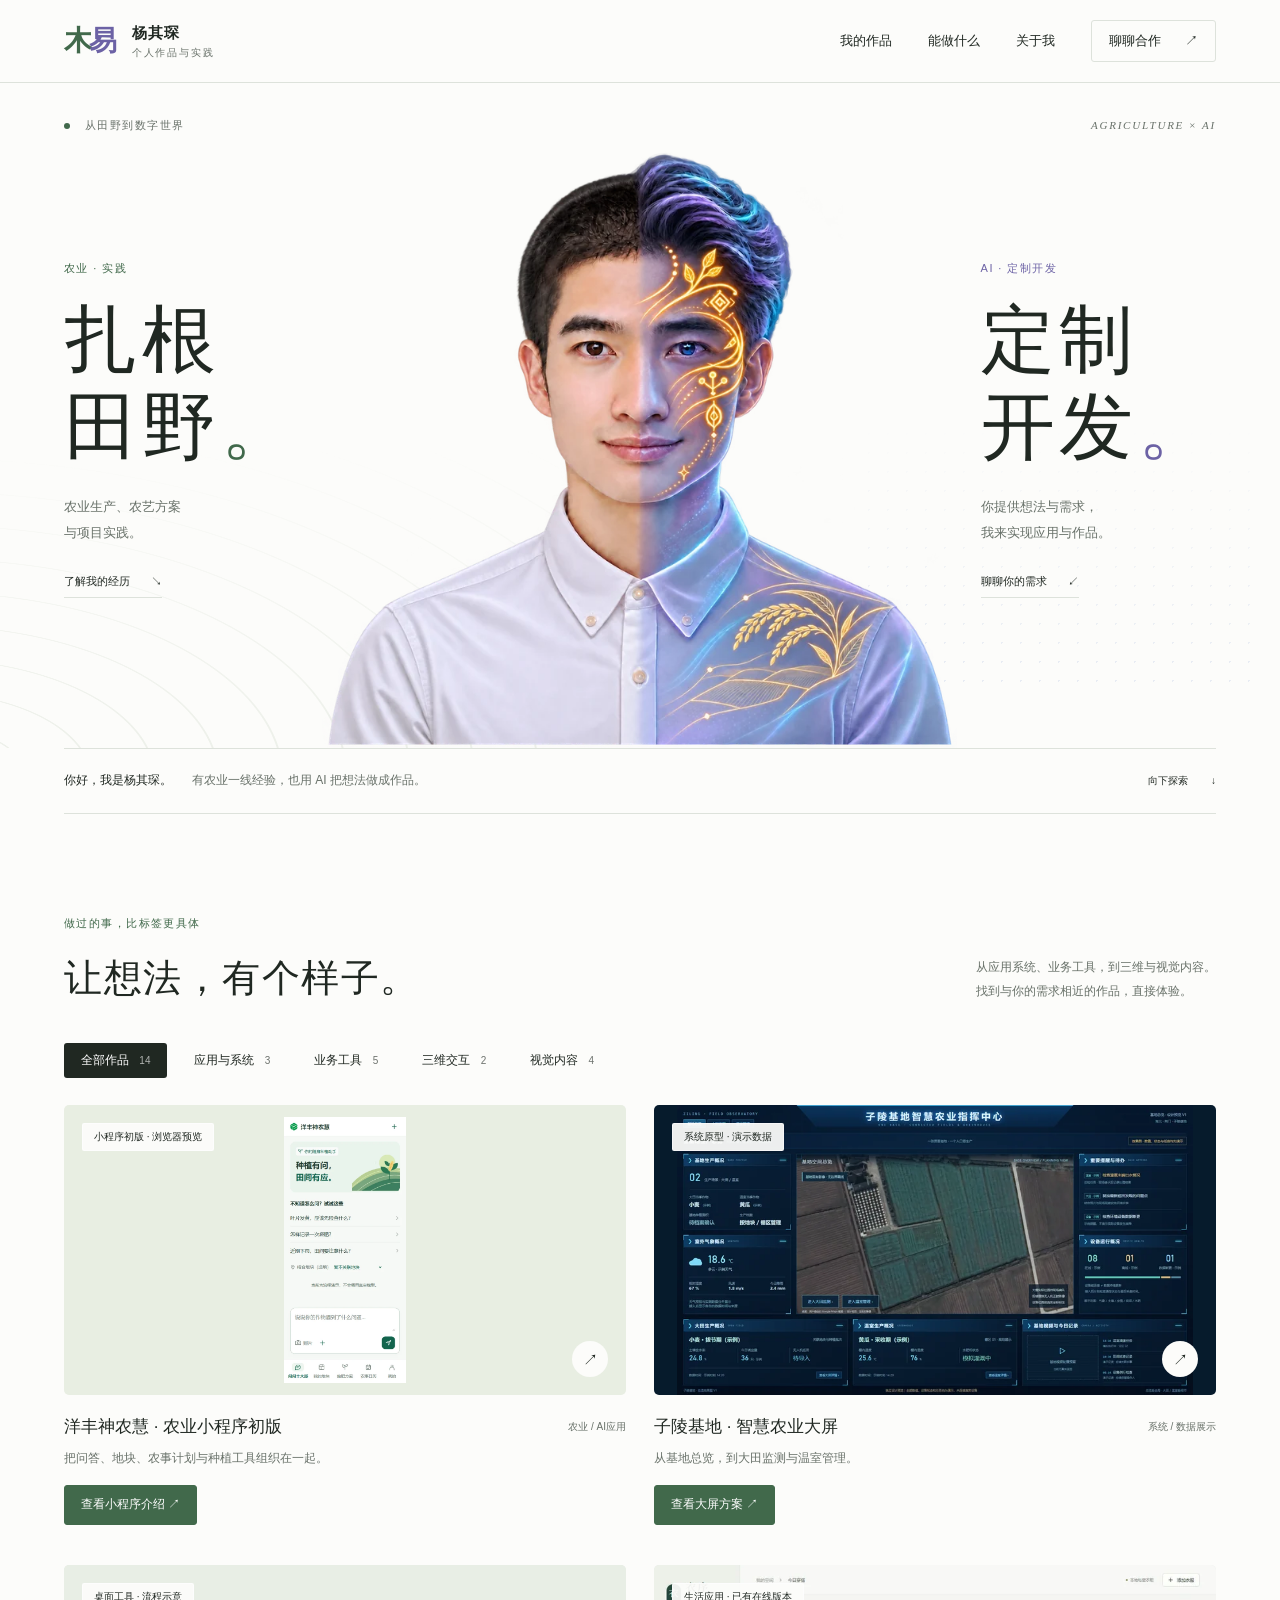
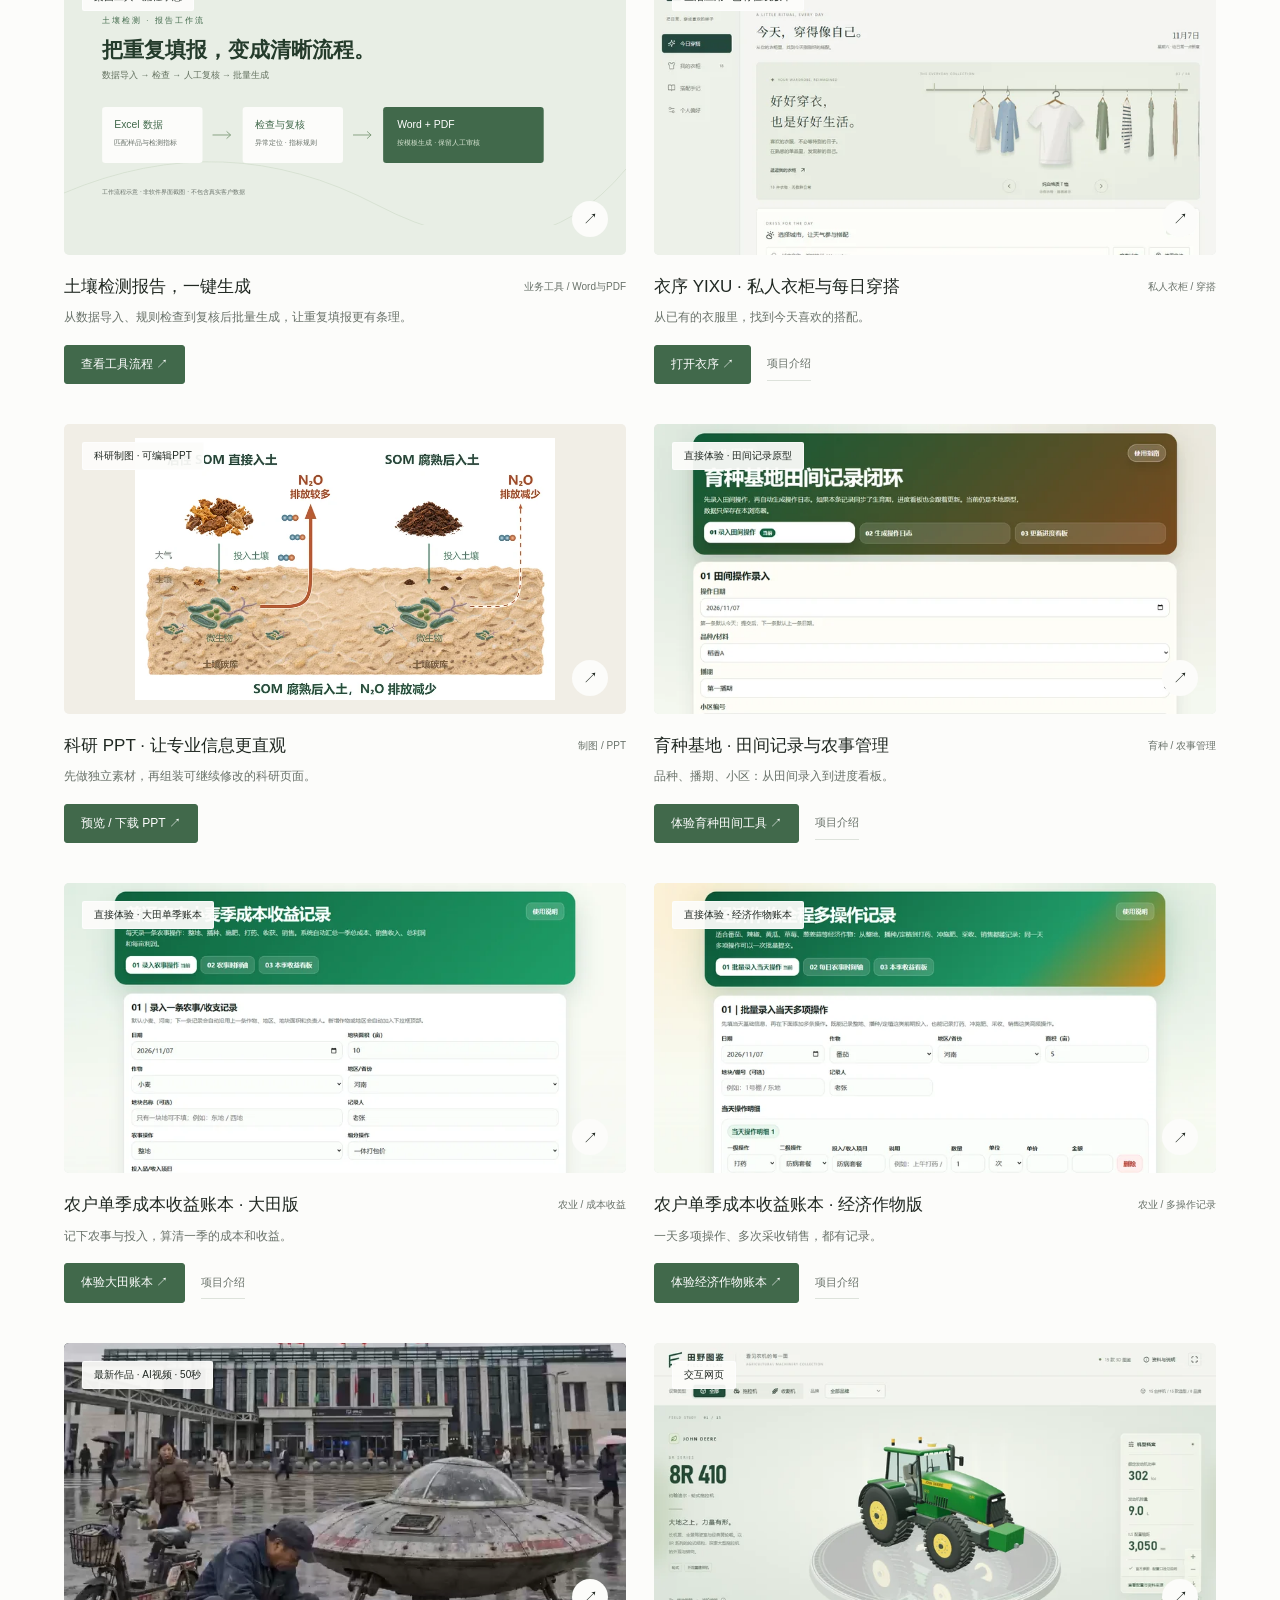
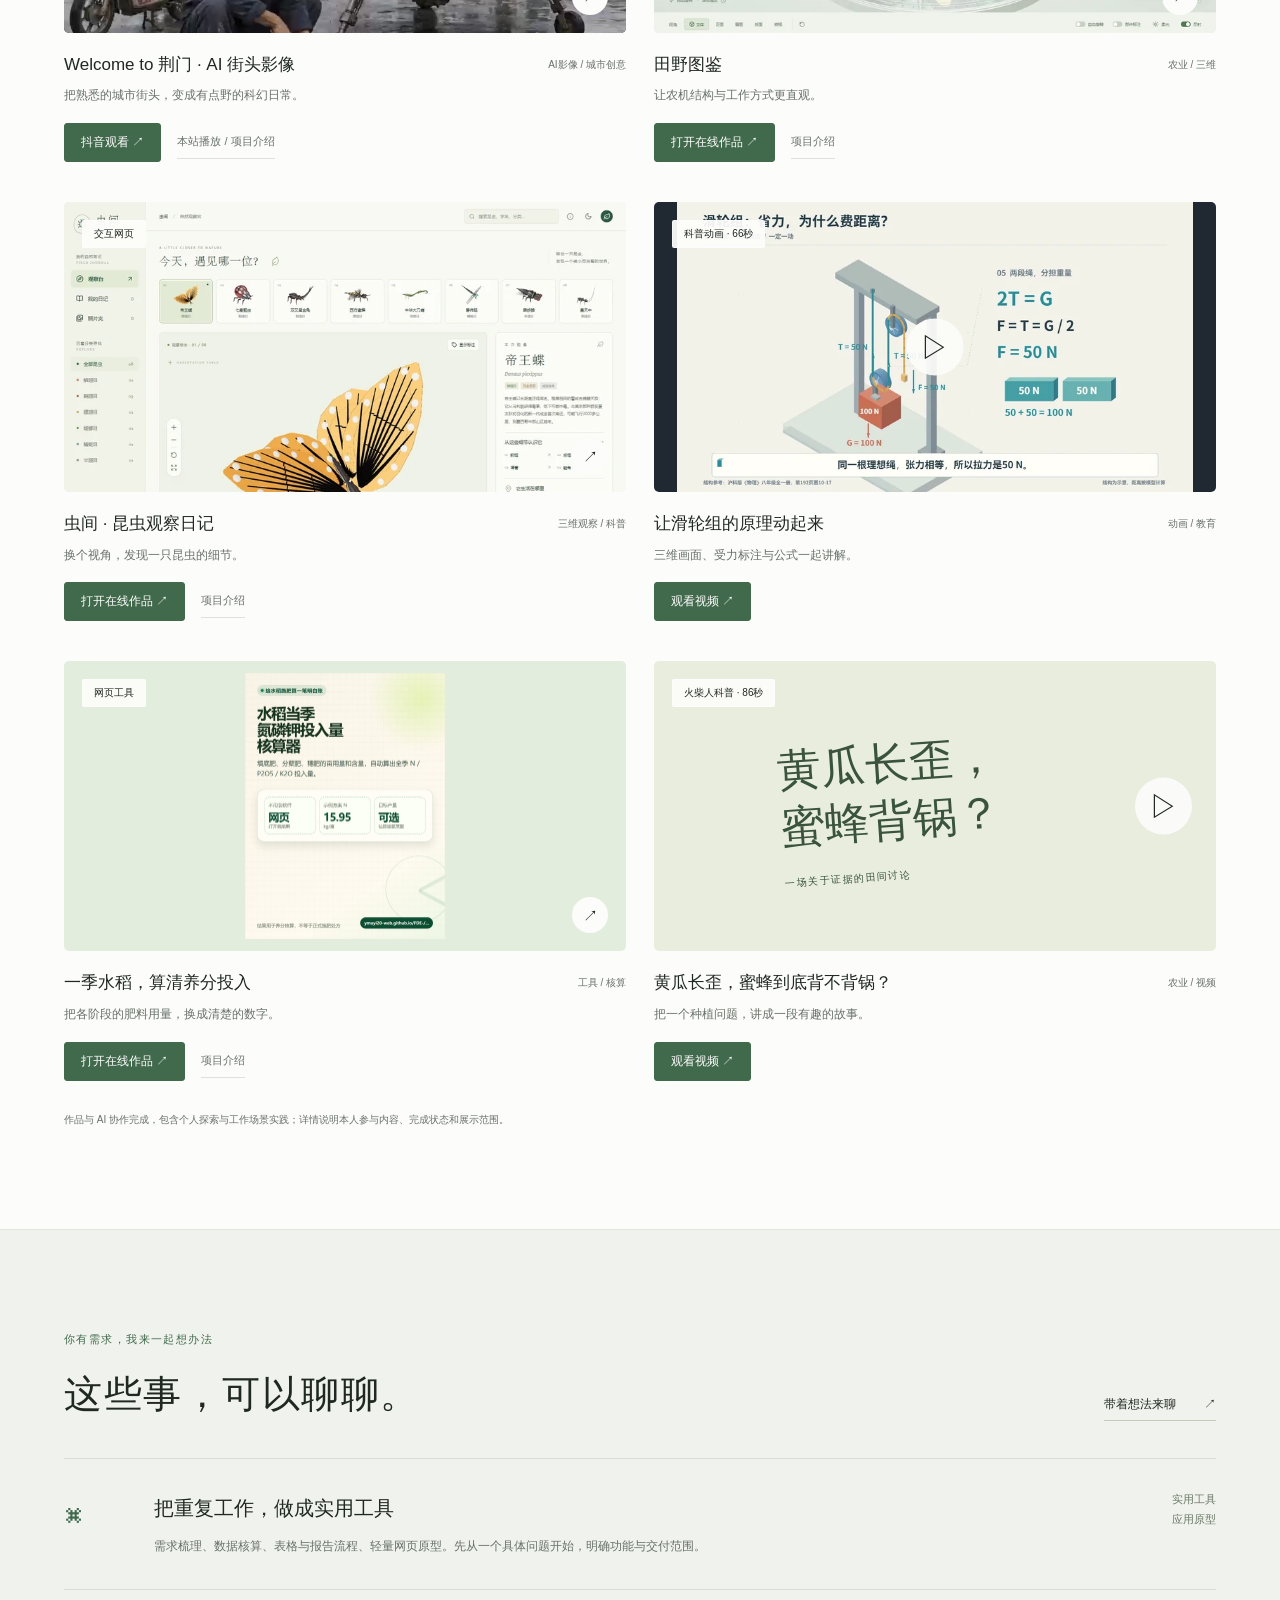
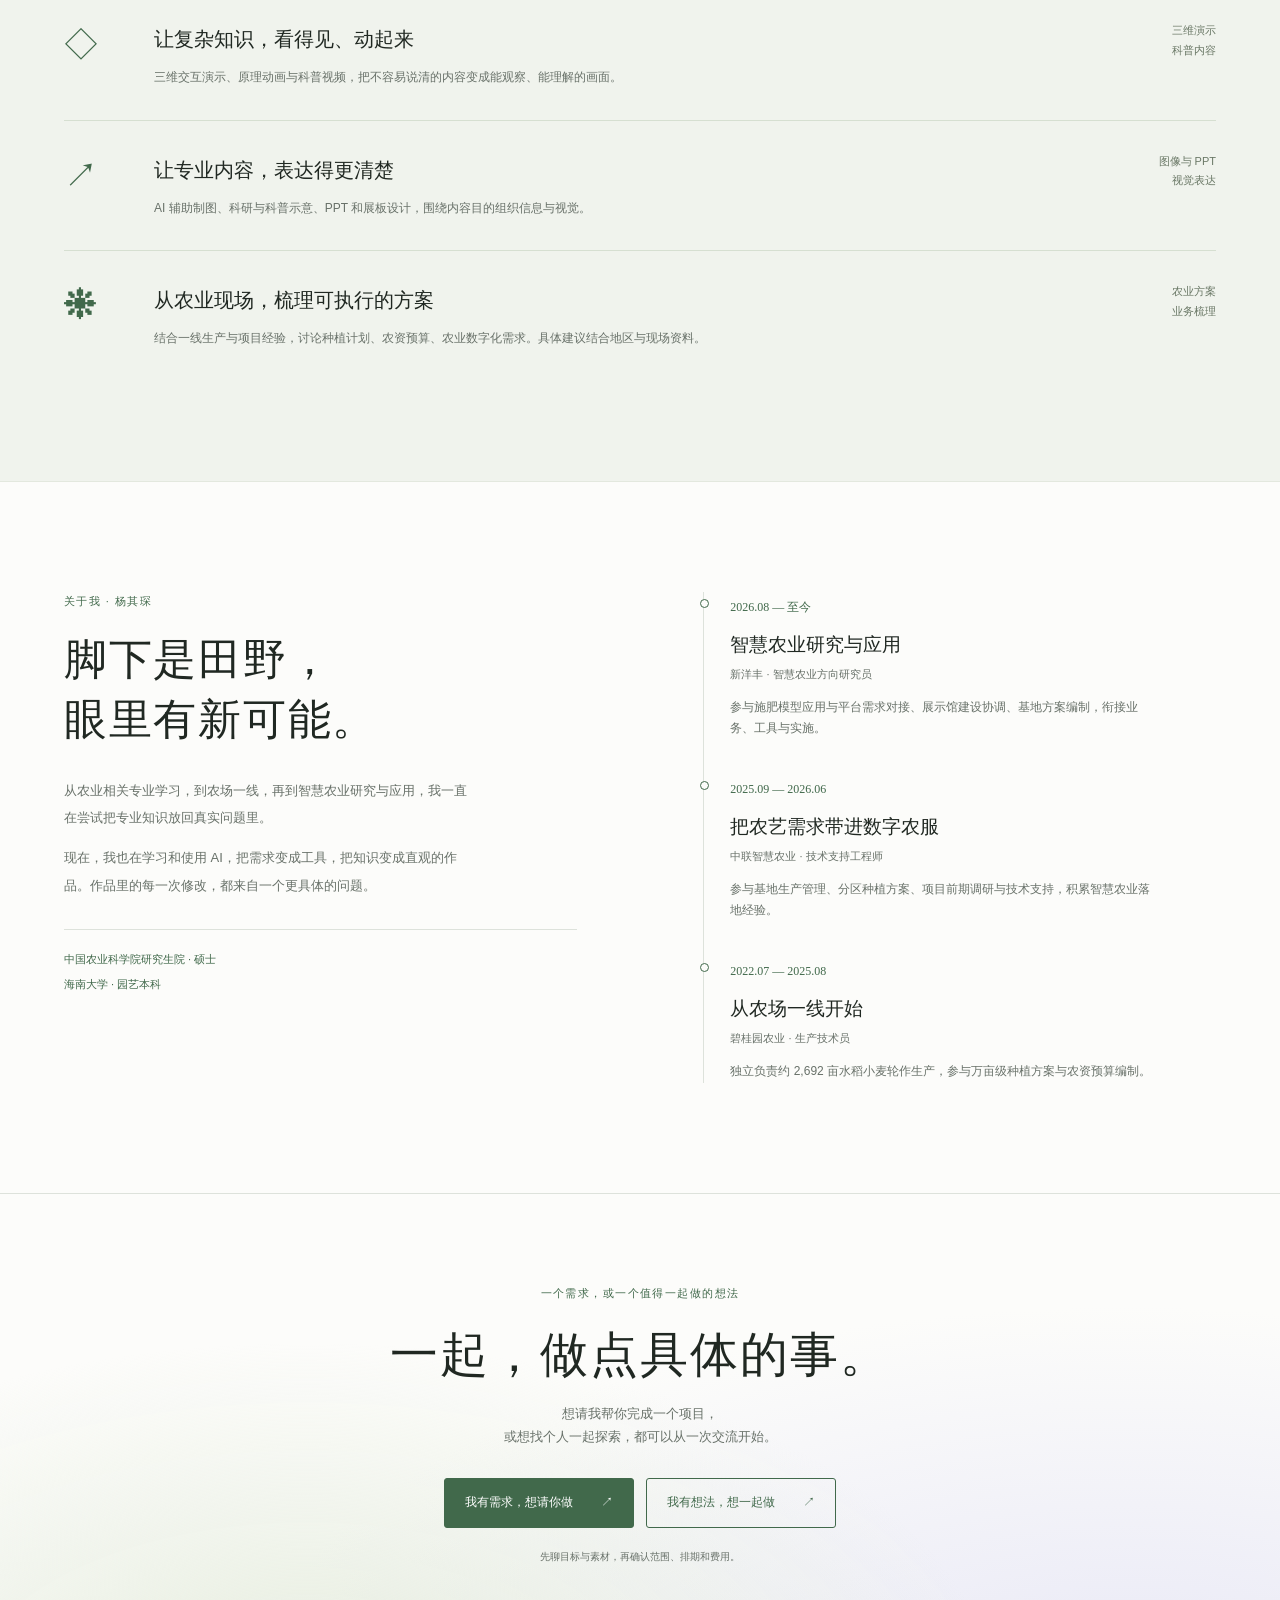
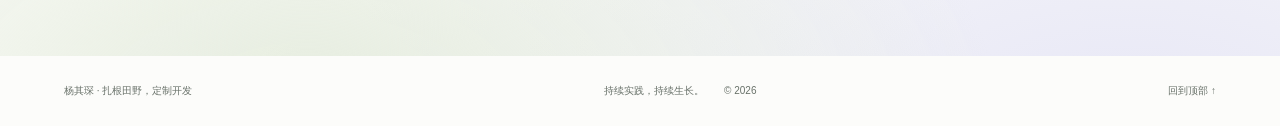
==== commit b642df21: "Publish personal portfolio with reviewed projects and demos" ====
--- a/index.html
+++ b/index.html
@@ -16,8 +16,8 @@
   <div class="portrait-stage">
     <div class="field-lines" aria-hidden="true"></div><div class="digital-lines" aria-hidden="true"></div>
     <div class="hero-copy field-copy"><span class="eyebrow">农业 · 实践</span><h2>扎根<br>田野<span class="title-dot">。</span></h2><p>农业生产、农艺方案<br>与项目实践。</p><a href="#about">了解我的经历 <span>↘</span></a></div>
-    <img class="portrait" src="assets/portrait.png" alt="杨其琛的双面人像：左侧真实白衬衫，右侧蓝紫全息形象与金色农业纹样" fetchpriority="high" width="1312" height="1221">
-    <div class="hero-copy digital-copy"><span class="eyebrow">AI · 定制开发</span><h2>定制<br>开发<span class="title-dot">。</span></h2><p>你提供想法与需求，<br>我来实现应用、工具与视觉作品。</p><a href="#contact">聊聊你的需求 <span>↙</span></a></div>
+    <img class="portrait" src="assets/portrait-800.webp" alt="杨其琛的双面人像：左侧真实白衬衫，右侧蓝紫全息形象与金色农业纹样" fetchpriority="high" srcset="assets/portrait-480.webp 480w, assets/portrait-800.webp 800w, assets/portrait-1200.webp 1200w" sizes="(max-width: 640px) 96vw, (max-width: 1440px) 59vw, 790px" decoding="async" width="800" height="758">
+    <div class="hero-copy digital-copy"><span class="eyebrow">AI · 定制开发</span><h2>定制<br>开发<span class="title-dot">。</span></h2><p>你提供想法与需求，<br>我来实现应用与作品。</p><a href="#contact">聊聊你的需求 <span>↙</span></a></div>
   </div>
   <div class="hero-bottom"><p>你好，我是<strong>杨其琛</strong>。<span>有农业一线经验，也用 AI 把想法做成作品。</span></p><a href="#work" aria-label="向下查看精选作品">向下探索 <span>↓</span></a></div>
 </section>
@@ -25,19 +25,19 @@
   <div class="section-head"><div><p class="eyebrow">做过的事，比标签更具体</p><h2 id="work-title">让想法，有个样子。</h2></div><p class="section-intro">从应用系统、业务工具，到三维与视觉内容。<br>找到与你的需求相近的作品，直接体验。</p></div>
   <div class="filters" role="group" aria-label="按服务类型筛选作品"><button class="active" data-filter="all" aria-pressed="true">全部作品 <span>14</span></button><button data-filter="application" aria-pressed="false">应用与系统 <span>3</span></button><button data-filter="tool" aria-pressed="false">业务工具 <span>5</span></button><button data-filter="interactive" aria-pressed="false">三维交互 <span>2</span></button><button data-filter="visual" aria-pressed="false">视觉内容 <span>4</span></button></div>
   <div class="projects" aria-live="polite">
-<article class="project" data-category="application" data-key="miniapp"><button class="project-open" data-project="miniapp" aria-label="查看小程序介绍"><div class="project-image miniapp-image"><img src="assets/miniapp.png" alt="洋丰神农慧浏览器预览版实际页面截图" loading="lazy"><span class="image-label">小程序初版 · 浏览器预览</span><span class="project-arrow">↗</span></div></button><div class="project-caption"><div><h3>洋丰神农慧 · 农业小程序初版</h3><p>把问答、地块、农事计划与种植工具组织在一起。</p></div><span>农业 / AI应用</span></div><div class="project-actions"><button class="work-primary" data-project="miniapp">查看小程序介绍 ↗</button></div></article>
-<article class="project" data-category="application" data-key="dashboard"><button class="project-open" data-project="dashboard" aria-label="查看大屏方案"><div class="project-image dashboard-image"><img src="assets/dashboard.png" alt="子陵基地智慧农业总览设计效果图，图中数值为演示数据" loading="lazy"><span class="image-label">系统原型 · 演示数据</span><span class="project-arrow">↗</span></div></button><div class="project-caption"><div><h3>子陵基地 · 智慧农业大屏</h3><p>从基地总览，到大田监测与温室管理。</p></div><span>系统 / 数据展示</span></div><div class="project-actions"><button class="work-primary" data-project="dashboard">查看大屏方案 ↗</button></div></article>
+<article class="project" data-category="application" data-key="miniapp"><button class="project-open" data-project="miniapp" aria-label="查看小程序介绍"><div class="project-image miniapp-image"><img src="assets/miniapp-430.webp" alt="洋丰神农慧浏览器预览版实际页面截图" loading="lazy" srcset="assets/miniapp-430.webp 430w" sizes="(max-width: 640px) 88vw, (max-width: 1440px) 44vw, 634px" decoding="async" width="430" height="932"><span class="image-label">小程序初版 · 浏览器预览</span><span class="project-arrow">↗</span></div></button><div class="project-caption"><div><h3>洋丰神农慧 · 农业小程序初版</h3><p>把问答、地块、农事计划与种植工具组织在一起。</p></div><span>农业 / AI应用</span></div><div class="project-actions"><button class="work-primary" data-project="miniapp">查看小程序介绍 ↗</button></div></article>
+<article class="project" data-category="application" data-key="dashboard"><button class="project-open" data-project="dashboard" aria-label="查看大屏方案"><div class="project-image dashboard-image"><img src="assets/dashboard-800.webp" alt="子陵基地智慧农业总览设计效果图，图中数值为演示数据" loading="lazy" srcset="assets/dashboard-480.webp 480w, assets/dashboard-800.webp 800w, assets/dashboard-1200.webp 1200w" sizes="(max-width: 640px) 88vw, (max-width: 1440px) 44vw, 634px" decoding="async" width="800" height="450"><span class="image-label">系统原型 · 演示数据</span><span class="project-arrow">↗</span></div></button><div class="project-caption"><div><h3>子陵基地 · 智慧农业大屏</h3><p>从基地总览，到大田监测与温室管理。</p></div><span>系统 / 数据展示</span></div><div class="project-actions"><button class="work-primary" data-project="dashboard">查看大屏方案 ↗</button></div></article>
 <article class="project" data-category="tool" data-key="reports"><button class="project-open" data-project="reports" aria-label="查看工具流程"><div class="project-image report-image"><img src="assets/report-workflow.svg" alt="土壤报告助手流程示意：Excel导入、规则检查、人工复核、Word与PDF生成"><span class="image-label">桌面工具 · 流程示意</span><span class="project-arrow">↗</span></div></button><div class="project-caption"><div><h3>土壤检测报告，一键生成</h3><p>从数据导入、规则检查到复核后批量生成，让重复填报更有条理。</p></div><span>业务工具 / Word与PDF</span></div><div class="project-actions"><button class="work-primary" data-project="reports">查看工具流程 ↗</button></div></article>
-<article class="project" data-category="application" data-key="yixu"><a class="project-open" href="https://ymuyi20-web.github.io/yixu-wardrobe/" target="_blank" rel="noopener noreferrer" aria-label="打开衣序"><div class="project-image"><img src="assets/yixu.png" alt="衣序 YIXU · 私人衣柜与每日穿搭实际页面截图" loading="lazy"><span class="image-label">生活应用 · 已有在线版本</span><span class="project-arrow">↗</span></div></a><div class="project-caption"><div><h3>衣序 YIXU · 私人衣柜与每日穿搭</h3><p>从已有的衣服里，找到今天喜欢的搭配。</p></div><span>私人衣柜 / 穿搭</span></div><div class="project-actions"><a class="work-primary" href="https://ymuyi20-web.github.io/yixu-wardrobe/" target="_blank" rel="noopener noreferrer">打开衣序 ↗</a><button class="work-detail" data-project="yixu">项目介绍</button></div></article>
-<article class="project" data-category="visual" data-key="research"><button class="project-open" data-project="research" aria-label="预览 / 下载 PPT"><div class="project-image research-image"><img src="assets/research-som.png" alt="科研PPT中的SOM与N₂O排放对比概念插图" loading="lazy"><span class="image-label">科研制图 · 可编辑PPT</span><span class="project-arrow">↗</span></div></button><div class="project-caption"><div><h3>科研 PPT · 让专业信息更直观</h3><p>先做独立素材，再组装可继续修改的科研页面。</p></div><span>制图 / PPT</span></div><div class="project-actions"><button class="work-primary" data-project="research">预览 / 下载 PPT ↗</button></div></article>
-<article class="project" data-category="tool" data-key="breeding"><a class="project-open" href="demos/breeding.html" target="_blank" rel="noopener noreferrer" aria-label="体验育种田间工具"><div class="project-image"><img src="assets/breeding.png" alt="育种基地 · 田间记录与农事管理实际页面截图" loading="lazy"><span class="image-label">直接体验 · 田间记录原型</span><span class="project-arrow">↗</span></div></a><div class="project-caption"><div><h3>育种基地 · 田间记录与农事管理</h3><p>品种、播期、小区：从田间录入到进度看板。</p></div><span>育种 / 农事管理</span></div><div class="project-actions"><a class="work-primary" href="demos/breeding.html" target="_blank" rel="noopener noreferrer">体验育种田间工具 ↗</a><button class="work-detail" data-project="breeding">项目介绍</button></div></article>
-<article class="project" data-category="tool" data-key="fieldaccount"><a class="project-open" href="demos/field-account.html" target="_blank" rel="noopener noreferrer" aria-label="体验大田账本"><div class="project-image"><img src="assets/field-account.png" alt="农户单季成本收益账本 · 大田版实际页面截图" loading="lazy"><span class="image-label">直接体验 · 大田单季账本</span><span class="project-arrow">↗</span></div></a><div class="project-caption"><div><h3>农户单季成本收益账本 · 大田版</h3><p>记下农事与投入，算清一季的成本和收益。</p></div><span>农业 / 成本收益</span></div><div class="project-actions"><a class="work-primary" href="demos/field-account.html" target="_blank" rel="noopener noreferrer">体验大田账本 ↗</a><button class="work-detail" data-project="fieldaccount">项目介绍</button></div></article>
-<article class="project" data-category="tool" data-key="economicaccount"><a class="project-open" href="demos/economic-account.html" target="_blank" rel="noopener noreferrer" aria-label="体验经济作物账本"><div class="project-image"><img src="assets/economic-account.png" alt="农户单季成本收益账本 · 经济作物版实际页面截图" loading="lazy"><span class="image-label">直接体验 · 经济作物账本</span><span class="project-arrow">↗</span></div></a><div class="project-caption"><div><h3>农户单季成本收益账本 · 经济作物版</h3><p>一天多项操作、多次采收销售，都有记录。</p></div><span>农业 / 多操作记录</span></div><div class="project-actions"><a class="work-primary" href="demos/economic-account.html" target="_blank" rel="noopener noreferrer">体验经济作物账本 ↗</a><button class="work-detail" data-project="economicaccount">项目介绍</button></div></article>
-<article class="project" data-category="visual" data-key="jingmen"><a class="project-open" href="https://v.douyin.com/iar4RhqvxIk/" target="_blank" rel="noopener noreferrer" aria-label="在抖音观看Welcome to荆门"><div class="project-image jingmen-image"><img src="assets/jingmen-street.png" alt="AI街头影像视频实际画面：荆门站前修理飞碟的创意场景，非真实拍摄" loading="lazy"><span class="image-label">最新作品 · AI视频 · 50秒</span><span class="project-arrow">↗</span></div></a><div class="project-caption"><div><h3>Welcome to 荆门 · AI 街头影像</h3><p>把熟悉的城市街头，变成有点野的科幻日常。</p></div><span>AI影像 / 城市创意</span></div><div class="project-actions"><a class="work-primary" href="https://v.douyin.com/iar4RhqvxIk/" target="_blank" rel="noopener noreferrer">抖音观看 ↗</a><button class="work-detail" data-project="jingmen">本站播放 / 项目介绍</button></div></article>
-<article class="project" data-category="interactive" data-key="atlas"><a class="project-open" href="https://tianye-field-atlas.netlify.app/" target="_blank" rel="noopener noreferrer" aria-label="直接打开在线作品"><div class="project-image atlas-image"><img src="assets/field-atlas.png" alt="田野图鉴农机展示网页的实际页面截图" loading="lazy"><span class="image-label">交互网页</span><span class="project-arrow">↗</span></div></a><div class="project-caption"><div><h3>田野图鉴</h3><p>让农机结构与工作方式更直观。</p></div><span>农业 / 三维</span></div><div class="project-actions"><a class="work-primary" href="https://tianye-field-atlas.netlify.app/" target="_blank" rel="noopener noreferrer">打开在线作品 ↗</a><button class="work-detail" data-project="atlas">项目介绍</button></div></article>
-<article class="project" data-category="interactive" data-key="insects"><a class="project-open" href="https://chongjian-insect-diary.netlify.app/" target="_blank" rel="noopener noreferrer" aria-label="直接打开在线作品"><div class="project-image insect-image"><img src="assets/insects.png" alt="虫间昆虫观察网页的实际页面截图" loading="lazy"><span class="image-label">交互网页</span><span class="project-arrow">↗</span></div></a><div class="project-caption"><div><h3>虫间 · 昆虫观察日记</h3><p>换个视角，发现一只昆虫的细节。</p></div><span>三维观察 / 科普</span></div><div class="project-actions"><a class="work-primary" href="https://chongjian-insect-diary.netlify.app/" target="_blank" rel="noopener noreferrer">打开在线作品 ↗</a><button class="work-detail" data-project="insects">项目介绍</button></div></article>
-<article class="project" data-category="visual" data-key="physics"><button class="project-open" data-project="physics" aria-label="观看视频"><div class="project-image physics-image"><img src="assets/physics.png" alt="滑轮组物理动画实际画面" loading="lazy"><span class="image-label">科普动画 · 66秒</span><span class="play-icon" aria-hidden="true">▷</span></div></button><div class="project-caption"><div><h3>让滑轮组的原理动起来</h3><p>三维画面、受力标注与公式一起讲解。</p></div><span>动画 / 教育</span></div><div class="project-actions"><button class="work-primary" data-project="physics">观看视频 ↗</button></div></article>
-<article class="project" data-category="tool" data-key="npk"><a class="project-open" href="https://ymuyi20-web.github.io/FDE-/exercises/fde-16week/week-01/side-projects/season-npk-calculator/" target="_blank" rel="noopener noreferrer" aria-label="直接打开在线作品"><div class="project-image npk-image"><img src="assets/npk.png" alt="水稻氮磷钾投入量核算网页作品宣传图" loading="lazy"><span class="image-label">网页工具</span><span class="project-arrow">↗</span></div></a><div class="project-caption"><div><h3>一季水稻，算清养分投入</h3><p>把各阶段的肥料用量，换成清楚的数字。</p></div><span>工具 / 核算</span></div><div class="project-actions"><a class="work-primary" href="https://ymuyi20-web.github.io/FDE-/exercises/fde-16week/week-01/side-projects/season-npk-calculator/" target="_blank" rel="noopener noreferrer">打开在线作品 ↗</a><button class="work-detail" data-project="npk">项目介绍</button></div></article>
+<article class="project" data-category="application" data-key="yixu"><a class="project-open" href="https://ymuyi20-web.github.io/yixu-wardrobe/" target="_blank" rel="noopener noreferrer" aria-label="打开衣序"><div class="project-image"><img src="assets/yixu-800.webp" alt="衣序 YIXU · 私人衣柜与每日穿搭实际页面截图" loading="lazy" srcset="assets/yixu-480.webp 480w, assets/yixu-800.webp 800w, assets/yixu-1200.webp 1200w" sizes="(max-width: 640px) 88vw, (max-width: 1440px) 44vw, 634px" decoding="async" width="800" height="556"><span class="image-label">生活应用 · 已有在线版本</span><span class="project-arrow">↗</span></div></a><div class="project-caption"><div><h3>衣序 YIXU · 私人衣柜与每日穿搭</h3><p>从已有的衣服里，找到今天喜欢的搭配。</p></div><span>私人衣柜 / 穿搭</span></div><div class="project-actions"><a class="work-primary" href="https://ymuyi20-web.github.io/yixu-wardrobe/" target="_blank" rel="noopener noreferrer">打开衣序 ↗</a><button class="work-detail" data-project="yixu">项目介绍</button></div></article>
+<article class="project" data-category="visual" data-key="research"><button class="project-open" data-project="research" aria-label="预览 / 下载 PPT"><div class="project-image research-image"><img src="assets/research-som-800.webp" alt="科研PPT中的SOM与N₂O排放对比概念插图" loading="lazy" srcset="assets/research-som-480.webp 480w, assets/research-som-800.webp 800w, assets/research-som-1200.webp 1200w" sizes="(max-width: 640px) 88vw, (max-width: 1440px) 44vw, 634px" decoding="async" width="800" height="500"><span class="image-label">科研制图 · 可编辑PPT</span><span class="project-arrow">↗</span></div></button><div class="project-caption"><div><h3>科研 PPT · 让专业信息更直观</h3><p>先做独立素材，再组装可继续修改的科研页面。</p></div><span>制图 / PPT</span></div><div class="project-actions"><button class="work-primary" data-project="research">预览 / 下载 PPT ↗</button></div></article>
+<article class="project" data-category="tool" data-key="breeding"><a class="project-open" href="demos/breeding.html" target="_blank" rel="noopener noreferrer" aria-label="体验育种田间工具"><div class="project-image"><img src="assets/breeding-800.webp" alt="育种基地 · 田间记录与农事管理实际页面截图" loading="lazy" srcset="assets/breeding-480.webp 480w, assets/breeding-800.webp 800w, assets/breeding-1200.webp 1200w" sizes="(max-width: 640px) 88vw, (max-width: 1440px) 44vw, 634px" decoding="async" width="800" height="556"><span class="image-label">直接体验 · 田间记录原型</span><span class="project-arrow">↗</span></div></a><div class="project-caption"><div><h3>育种基地 · 田间记录与农事管理</h3><p>品种、播期、小区：从田间录入到进度看板。</p></div><span>育种 / 农事管理</span></div><div class="project-actions"><a class="work-primary" href="demos/breeding.html" target="_blank" rel="noopener noreferrer">体验育种田间工具 ↗</a><button class="work-detail" data-project="breeding">项目介绍</button></div></article>
+<article class="project" data-category="tool" data-key="fieldaccount"><a class="project-open" href="demos/field-account.html" target="_blank" rel="noopener noreferrer" aria-label="体验大田账本"><div class="project-image"><img src="assets/field-account-800.webp" alt="农户单季成本收益账本 · 大田版实际页面截图" loading="lazy" srcset="assets/field-account-480.webp 480w, assets/field-account-800.webp 800w, assets/field-account-1200.webp 1200w" sizes="(max-width: 640px) 88vw, (max-width: 1440px) 44vw, 634px" decoding="async" width="800" height="556"><span class="image-label">直接体验 · 大田单季账本</span><span class="project-arrow">↗</span></div></a><div class="project-caption"><div><h3>农户单季成本收益账本 · 大田版</h3><p>记下农事与投入，算清一季的成本和收益。</p></div><span>农业 / 成本收益</span></div><div class="project-actions"><a class="work-primary" href="demos/field-account.html" target="_blank" rel="noopener noreferrer">体验大田账本 ↗</a><button class="work-detail" data-project="fieldaccount">项目介绍</button></div></article>
+<article class="project" data-category="tool" data-key="economicaccount"><a class="project-open" href="demos/economic-account.html" target="_blank" rel="noopener noreferrer" aria-label="体验经济作物账本"><div class="project-image"><img src="assets/economic-account-800.webp" alt="农户单季成本收益账本 · 经济作物版实际页面截图" loading="lazy" srcset="assets/economic-account-480.webp 480w, assets/economic-account-800.webp 800w, assets/economic-account-1200.webp 1200w" sizes="(max-width: 640px) 88vw, (max-width: 1440px) 44vw, 634px" decoding="async" width="800" height="556"><span class="image-label">直接体验 · 经济作物账本</span><span class="project-arrow">↗</span></div></a><div class="project-caption"><div><h3>农户单季成本收益账本 · 经济作物版</h3><p>一天多项操作、多次采收销售，都有记录。</p></div><span>农业 / 多操作记录</span></div><div class="project-actions"><a class="work-primary" href="demos/economic-account.html" target="_blank" rel="noopener noreferrer">体验经济作物账本 ↗</a><button class="work-detail" data-project="economicaccount">项目介绍</button></div></article>
+<article class="project" data-category="visual" data-key="jingmen"><a class="project-open" href="https://v.douyin.com/iar4RhqvxIk/" target="_blank" rel="noopener noreferrer" aria-label="在抖音观看Welcome to荆门"><div class="project-image jingmen-image"><img src="assets/jingmen-street-720.webp" alt="AI街头影像视频实际画面：荆门站前修理飞碟的创意场景，非真实拍摄" loading="lazy" srcset="assets/jingmen-street-480.webp 480w, assets/jingmen-street-720.webp 720w" sizes="(max-width: 640px) 88vw, (max-width: 1440px) 44vw, 634px" decoding="async" width="720" height="720"><span class="image-label">最新作品 · AI视频 · 50秒</span><span class="project-arrow">↗</span></div></a><div class="project-caption"><div><h3>Welcome to 荆门 · AI 街头影像</h3><p>把熟悉的城市街头，变成有点野的科幻日常。</p></div><span>AI影像 / 城市创意</span></div><div class="project-actions"><a class="work-primary" href="https://v.douyin.com/iar4RhqvxIk/" target="_blank" rel="noopener noreferrer">抖音观看 ↗</a><button class="work-detail" data-project="jingmen">本站播放 / 项目介绍</button></div></article>
+<article class="project" data-category="interactive" data-key="atlas"><a class="project-open" href="https://tianye-field-atlas.netlify.app/" target="_blank" rel="noopener noreferrer" aria-label="直接打开在线作品"><div class="project-image atlas-image"><img src="assets/field-atlas-800.webp" alt="田野图鉴农机展示网页的实际页面截图" loading="lazy" srcset="assets/field-atlas-480.webp 480w, assets/field-atlas-800.webp 800w, assets/field-atlas-1200.webp 1200w" sizes="(max-width: 640px) 88vw, (max-width: 1440px) 44vw, 634px" decoding="async" width="800" height="556"><span class="image-label">交互网页</span><span class="project-arrow">↗</span></div></a><div class="project-caption"><div><h3>田野图鉴</h3><p>让农机结构与工作方式更直观。</p></div><span>农业 / 三维</span></div><div class="project-actions"><a class="work-primary" href="https://tianye-field-atlas.netlify.app/" target="_blank" rel="noopener noreferrer">打开在线作品 ↗</a><button class="work-detail" data-project="atlas">项目介绍</button></div></article>
+<article class="project" data-category="interactive" data-key="insects"><a class="project-open" href="https://chongjian-insect-diary.netlify.app/" target="_blank" rel="noopener noreferrer" aria-label="直接打开在线作品"><div class="project-image insect-image"><img src="assets/insects-800.webp" alt="虫间昆虫观察网页的实际页面截图" loading="lazy" srcset="assets/insects-480.webp 480w, assets/insects-800.webp 800w, assets/insects-1200.webp 1200w" sizes="(max-width: 640px) 88vw, (max-width: 1440px) 44vw, 634px" decoding="async" width="800" height="556"><span class="image-label">交互网页</span><span class="project-arrow">↗</span></div></a><div class="project-caption"><div><h3>虫间 · 昆虫观察日记</h3><p>换个视角，发现一只昆虫的细节。</p></div><span>三维观察 / 科普</span></div><div class="project-actions"><a class="work-primary" href="https://chongjian-insect-diary.netlify.app/" target="_blank" rel="noopener noreferrer">打开在线作品 ↗</a><button class="work-detail" data-project="insects">项目介绍</button></div></article>
+<article class="project" data-category="visual" data-key="physics"><button class="project-open" data-project="physics" aria-label="观看视频"><div class="project-image physics-image"><img src="assets/physics-800.webp" alt="滑轮组物理动画实际画面" loading="lazy" srcset="assets/physics-480.webp 480w, assets/physics-800.webp 800w, assets/physics-1200.webp 1200w" sizes="(max-width: 640px) 88vw, (max-width: 1440px) 44vw, 634px" decoding="async" width="800" height="450"><span class="image-label">科普动画 · 66秒</span><span class="play-icon" aria-hidden="true">▷</span></div></button><div class="project-caption"><div><h3>让滑轮组的原理动起来</h3><p>三维画面、受力标注与公式一起讲解。</p></div><span>动画 / 教育</span></div><div class="project-actions"><button class="work-primary" data-project="physics">观看视频 ↗</button></div></article>
+<article class="project" data-category="tool" data-key="npk"><a class="project-open" href="https://ymuyi20-web.github.io/FDE-/exercises/fde-16week/week-01/side-projects/season-npk-calculator/" target="_blank" rel="noopener noreferrer" aria-label="直接打开在线作品"><div class="project-image npk-image"><img src="assets/npk-800.webp" alt="水稻氮磷钾投入量核算网页作品宣传图" loading="lazy" srcset="assets/npk-480.webp 480w, assets/npk-800.webp 800w, assets/npk-1080.webp 1080w" sizes="(max-width: 640px) 88vw, (max-width: 1440px) 44vw, 634px" decoding="async" width="800" height="1067"><span class="image-label">网页工具</span><span class="project-arrow">↗</span></div></a><div class="project-caption"><div><h3>一季水稻，算清养分投入</h3><p>把各阶段的肥料用量，换成清楚的数字。</p></div><span>工具 / 核算</span></div><div class="project-actions"><a class="work-primary" href="https://ymuyi20-web.github.io/FDE-/exercises/fde-16week/week-01/side-projects/season-npk-calculator/" target="_blank" rel="noopener noreferrer">打开在线作品 ↗</a><button class="work-detail" data-project="npk">项目介绍</button></div></article>
 <article class="project" data-category="visual" data-key="cucumber"><button class="project-open" data-project="cucumber" aria-label="观看视频"><div class="project-image cucumber-image"><span class="cucumber-word" aria-hidden="true">黄瓜长歪，<br>蜜蜂背锅？<i>一场关于证据的田间讨论</i></span><span class="image-label">火柴人科普 · 86秒</span><span class="play-icon" aria-hidden="true">▷</span></div></button><div class="project-caption"><div><h3>黄瓜长歪，蜜蜂到底背不背锅？</h3><p>把一个种植问题，讲成一段有趣的故事。</p></div><span>农业 / 视频</span></div><div class="project-actions"><button class="work-primary" data-project="cucumber">观看视频 ↗</button></div></article>
   </div>
   <p class="work-note">作品与 AI 协作完成，包含个人探索与工作场景实践；详情说明本人参与内容、完成状态和展示范围。</p>
@@ -57,5 +57,5 @@
 </main>
 <footer><a href="#home">杨其琛 <span>· 扎根田野，定制开发</span></a><p>持续实践，持续生长。<span>© 2026</span></p><a href="#home" aria-label="返回顶部">回到顶部 ↑</a></footer>
 <dialog id="project-dialog" aria-labelledby="dialog-title"><button class="dialog-close" aria-label="关闭作品详情">×</button><div id="dialog-content"></div></dialog>
-<dialog id="contact-dialog" aria-labelledby="contact-dialog-title"><button class="dialog-close" aria-label="关闭合作窗口">×</button><p class="eyebrow">聊聊合作</p><h2 id="contact-dialog-title">从一个具体想法开始。</h2><p id="contact-description"></p><div class="wechat-panel"><span>微信联系 · 木易</span><strong id="wechat-id">15706568545</strong><button id="copy-wechat" hidden>复制微信号</button><p id="wechat-hint">添加微信时，欢迎备注“个人站＋需求关键词”。</p><a class="wechat-qr-link" href="assets/wechat-qr.png" target="_blank" rel="noopener noreferrer" aria-label="打开微信二维码原图"><img class="wechat-qr" src="assets/wechat-qr.png" alt="木易的微信联系二维码，可扫码添加好友" width="820" height="1212"></a><p>扫码添加，或点击图片打开原图保存。</p></div><label for="brief">先整理一下你的想法</label><textarea id="brief" rows="5"></textarea><button class="primary" id="copy-brief">复制需求提纲</button><p class="privacy-note">此处只帮你整理文字，不会提交或保存个人信息。</p><p role="status" id="copy-status"></p></dialog>
+<dialog id="contact-dialog" aria-labelledby="contact-dialog-title"><button class="dialog-close" aria-label="关闭合作窗口">×</button><p class="eyebrow">聊聊合作</p><h2 id="contact-dialog-title">从一个具体想法开始。</h2><p id="contact-description"></p><div class="wechat-panel"><span>微信联系 · 木易</span><strong id="wechat-id">15706568545</strong><button id="copy-wechat" hidden>复制微信号</button><p id="wechat-hint">添加微信时，欢迎备注“个人站＋需求关键词”。</p><a class="wechat-qr-link" href="assets/wechat-qr.png" target="_blank" rel="noopener noreferrer" aria-label="打开微信二维码原图"><img class="wechat-qr" data-src="assets/wechat-qr.png" alt="木易的微信联系二维码，可扫码添加好友" width="820" height="1212"></a><p>扫码添加，或点击图片打开原图保存。</p></div><label for="brief">先整理一下你的想法</label><textarea id="brief" rows="5"></textarea><button class="primary" id="copy-brief">复制需求提纲</button><p class="privacy-note">此处只帮你整理文字，不会提交或保存个人信息。</p><p role="status" id="copy-status"></p></dialog>
 <script src="app.js"></script></body></html>
--- a/style.css
+++ b/style.css
@@ -5,4 +5,6 @@
 .project-open{display:block;width:100%;border:0;padding:0;background:transparent;text-align:left}.project-actions{display:flex;align-items:center;gap:16px;margin-top:16px}.work-primary{display:inline-block;border:1px solid var(--green);background:var(--green);color:white;padding:9px 16px;border-radius:3px;font-size:12px;line-height:1.6}.work-primary:hover{background:#34573c}.work-detail{border:0;border-bottom:1px solid var(--line);background:transparent;padding:6px 0;font-size:11px;color:var(--muted)}.dialog-actions{display:flex;flex-wrap:wrap;gap:10px;margin:20px 0}.dialog-actions:empty{display:none}.dialog-actions .download-link{margin:0;background:var(--green);color:white;border:0}.dialog-actions .download-link:hover{background:#34573c}.project{cursor:default}
 @media(max-width:640px){.work-primary{font-size:11px;padding:9px 13px}.digital-copy p{font-size:10px;max-width:175px}.project-actions{margin-top:12px}}
 .jingmen-image{background:#252d30}.jingmen-image img{object-position:center 40%}.jingmen-image .image-label{background:#fcfcfaf0}
+@media(max-width:640px){.hero-copy p,.digital-copy p{font-size:12px;line-height:1.85}.hero-copy a{font-size:12px;min-height:44px;display:inline-flex;align-items:center}.hero-copy h2{font-size:37px}.hero-bottom p{font-size:12px}.hero-bottom p span{font-size:11px}.section-intro,.project-caption p,.service-list p,.timeline p,.about-intro>p:not(.eyebrow){font-size:13px;line-height:1.9}.filters{gap:6px}.filters button{font-size:12px;min-height:44px;padding:9px 13px;border:1px solid var(--line)}.filters button.active{border-color:var(--ink)}.project-caption>span{display:none}.project h3{font-size:17px}.project-actions{gap:14px}.work-primary,.work-detail{min-height:44px;display:inline-flex;align-items:center;font-size:12px}.menu-toggle{min-height:44px}.header nav a{min-height:44px;display:flex;align-items:center}.contact-actions button{min-height:48px}.detail-grid p,dialog p{font-size:13px}.detail-boundary{font-size:12px!important}.dialog-close{min-width:44px;min-height:44px}.wechat-panel button{min-height:44px;padding:8px 16px}.dialog-actions .download-link{min-height:44px;display:flex;align-items:center}.privacy-note{font-size:11px!important}.digital-copy p{max-width:175px}.hero-top{letter-spacing:.04em}textarea{font-size:16px}.hero-bottom>a{display:none}}
+@media(max-width:360px){.hero-copy h2{font-size:33px}.hero-copy p,.digital-copy p{font-size:11px}.hero-copy a{font-size:11px}.brand small{font-size:9px}}
 @media(prefers-reduced-motion:reduce){html{scroll-behavior:auto}*,*:before,*:after{transition:none!important;animation:none!important}}
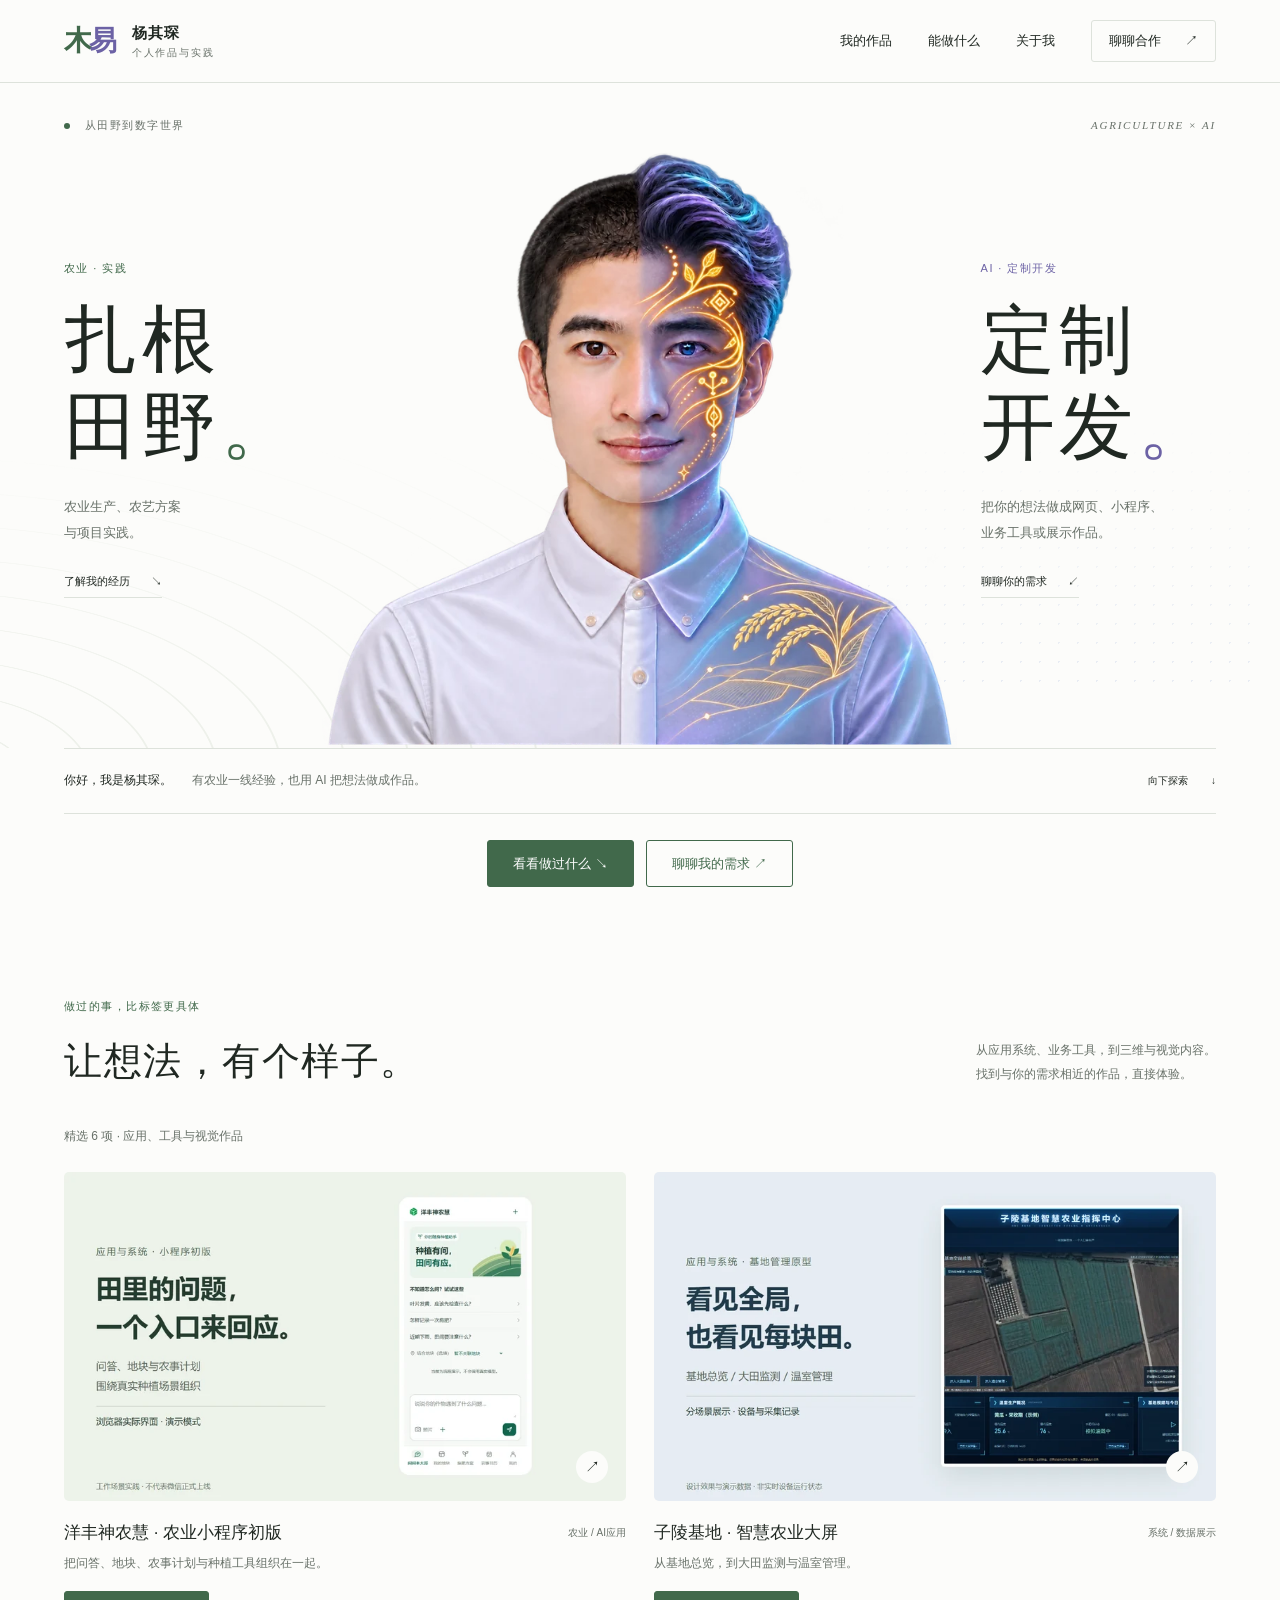
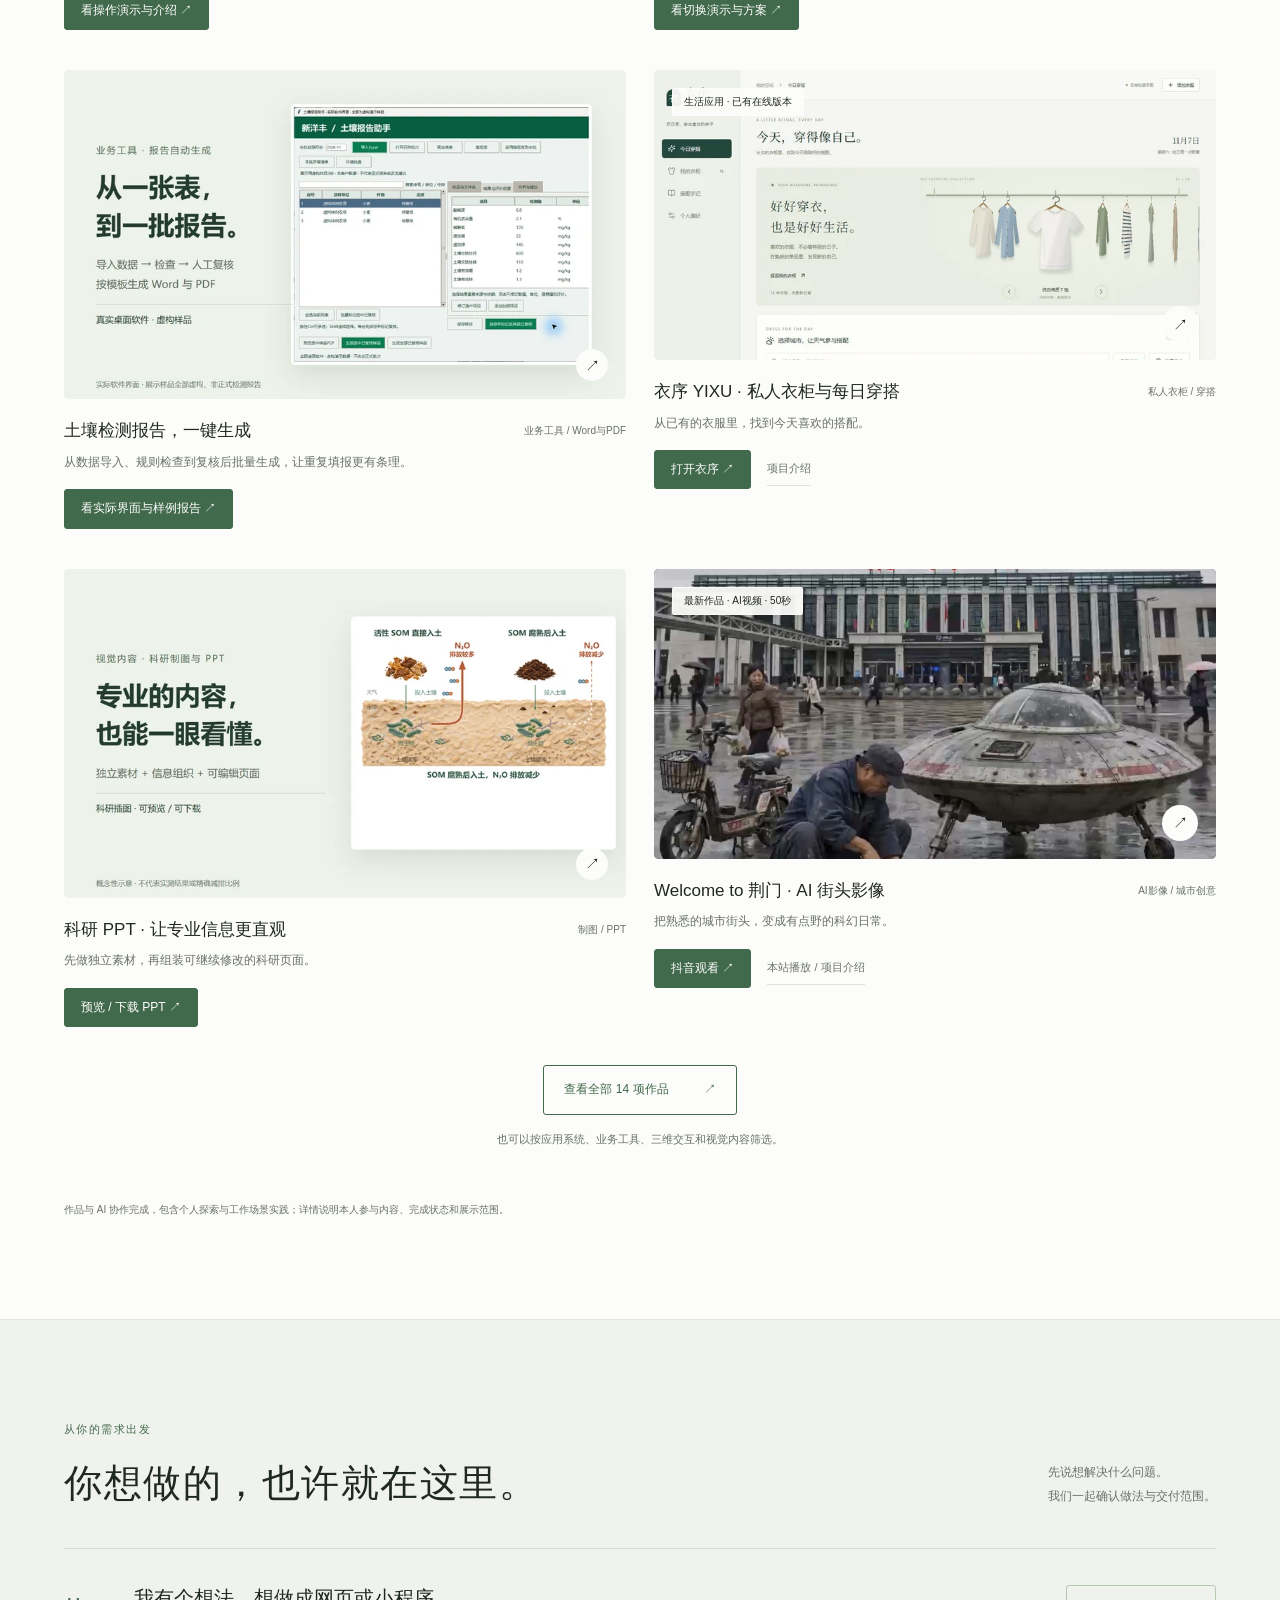
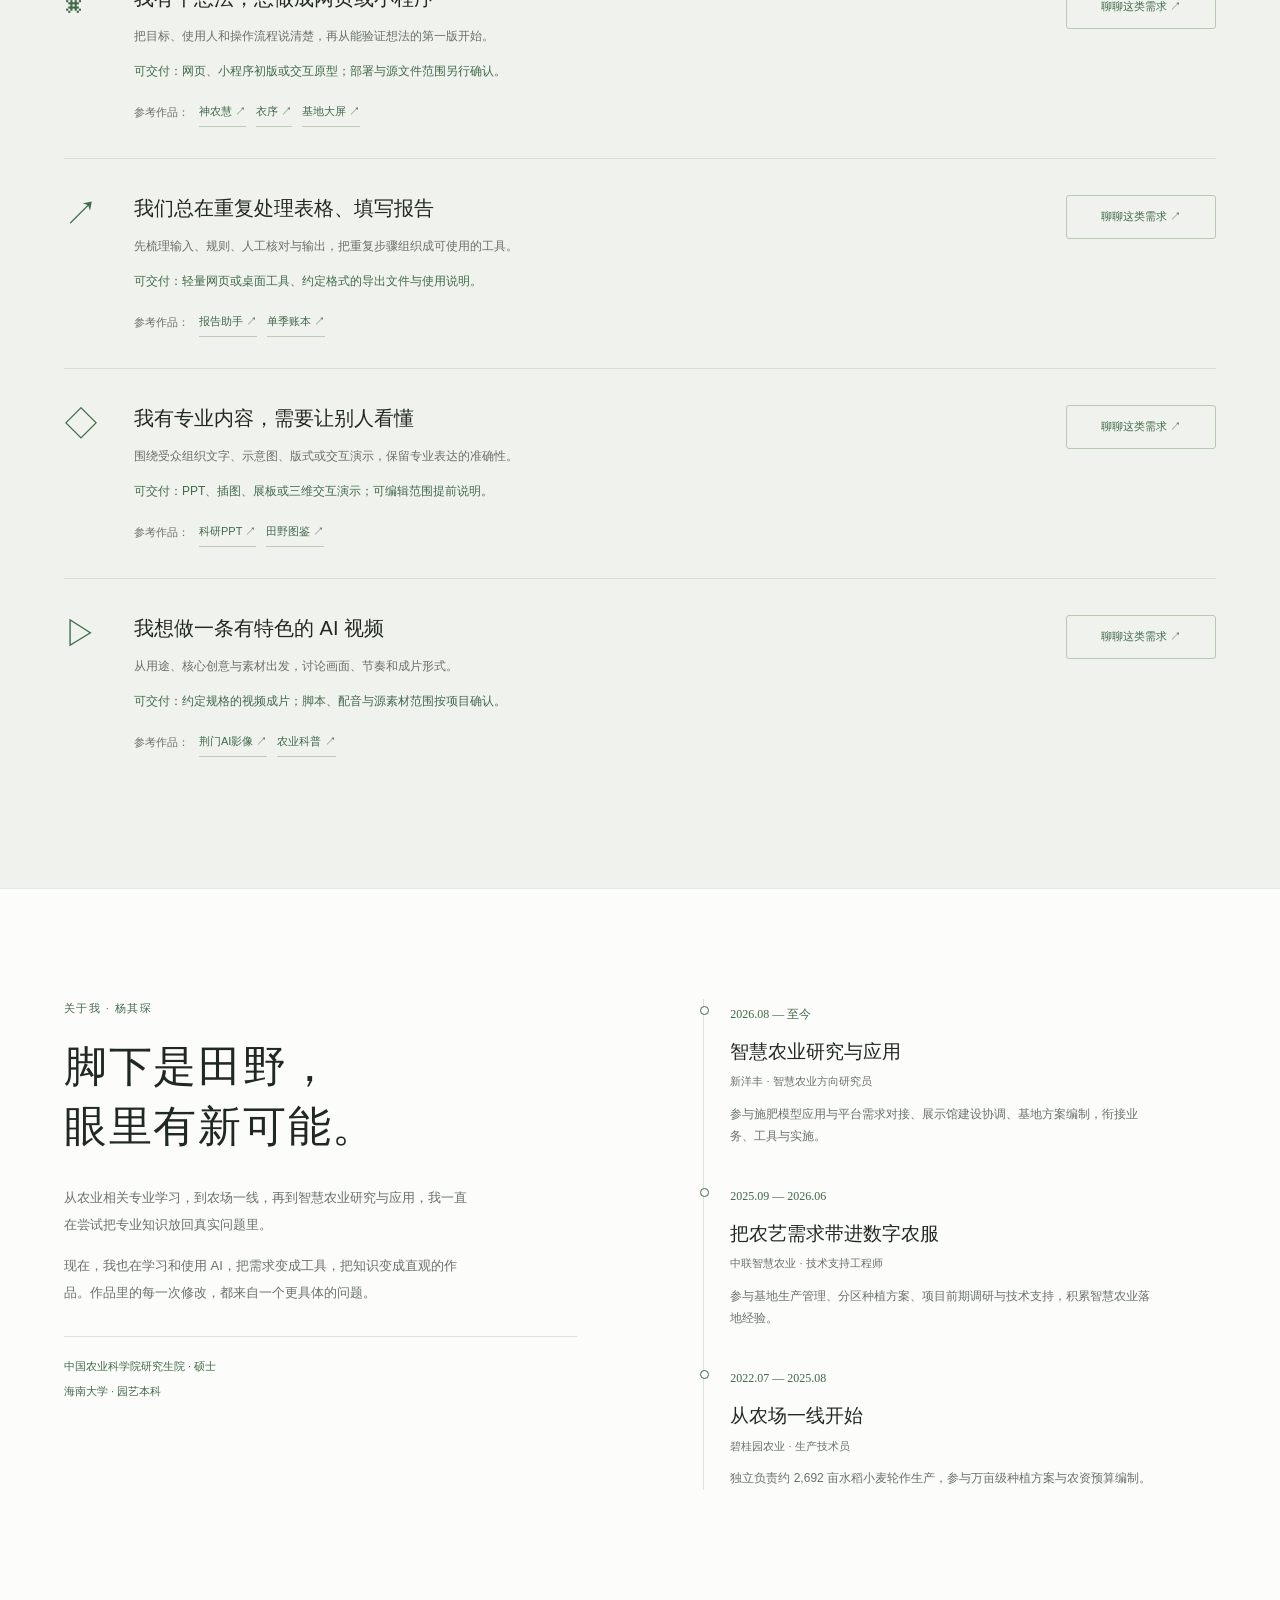
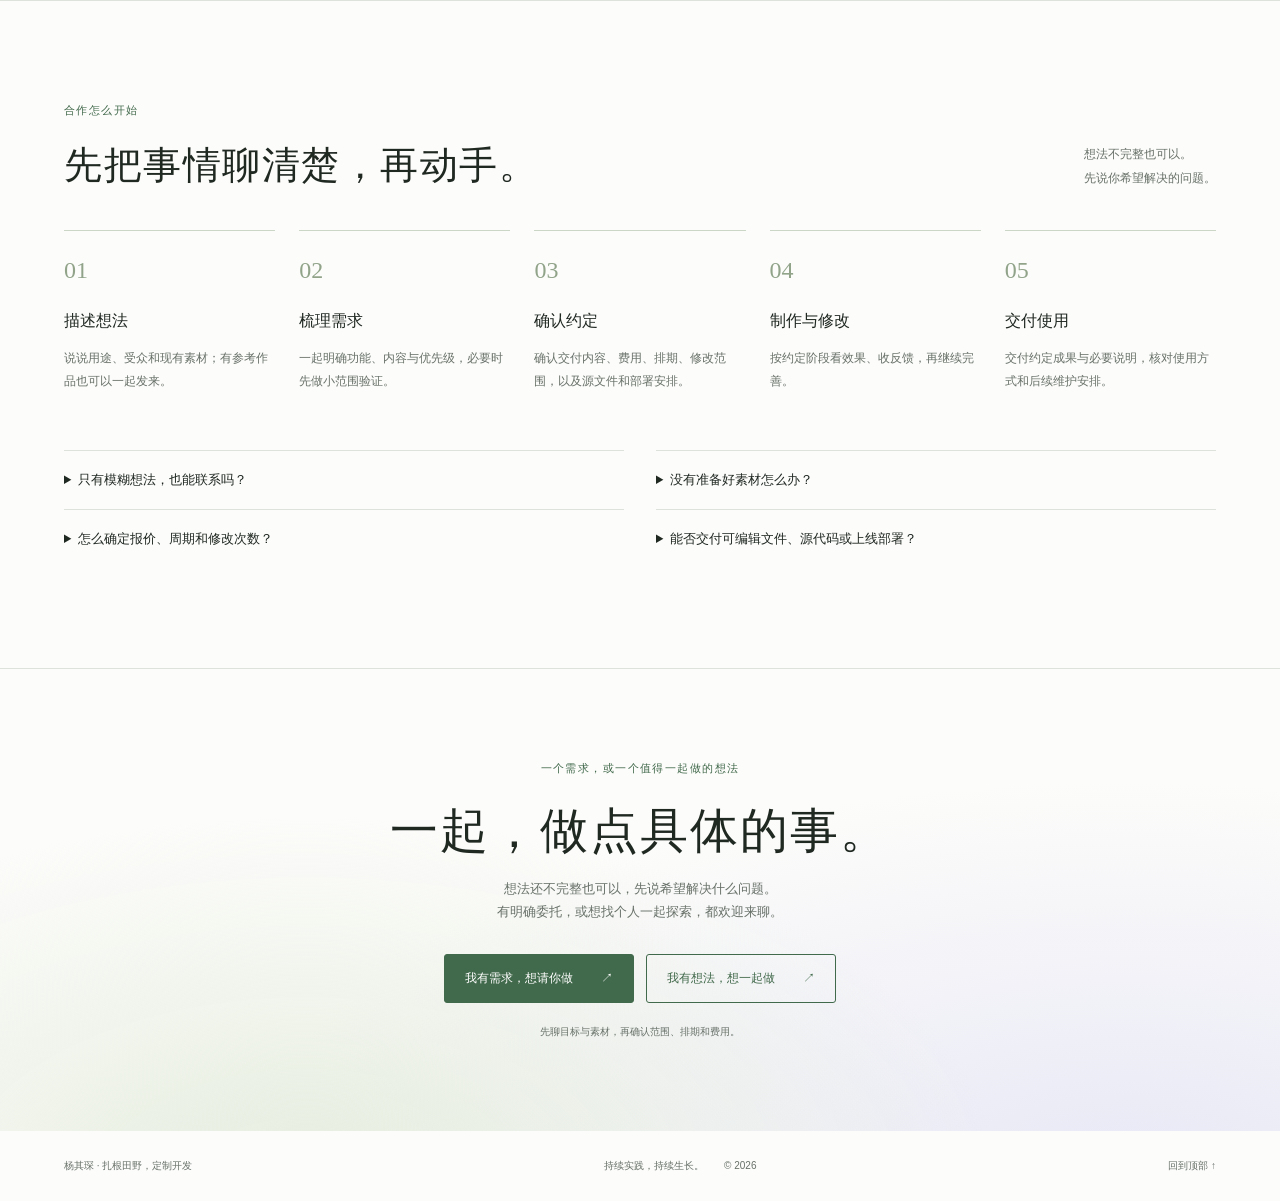
==== commit 190293fb: "Publish personal portfolio with reviewed projects and demos" ====
--- a/index.html
+++ b/index.html
@@ -17,45 +17,32 @@
     <div class="field-lines" aria-hidden="true"></div><div class="digital-lines" aria-hidden="true"></div>
     <div class="hero-copy field-copy"><span class="eyebrow">农业 · 实践</span><h2>扎根<br>田野<span class="title-dot">。</span></h2><p>农业生产、农艺方案<br>与项目实践。</p><a href="#about">了解我的经历 <span>↘</span></a></div>
     <img class="portrait" src="assets/portrait-800.webp" alt="杨其琛的双面人像：左侧真实白衬衫，右侧蓝紫全息形象与金色农业纹样" fetchpriority="high" srcset="assets/portrait-480.webp 480w, assets/portrait-800.webp 800w, assets/portrait-1200.webp 1200w" sizes="(max-width: 640px) 96vw, (max-width: 1440px) 59vw, 790px" decoding="async" width="800" height="758">
-    <div class="hero-copy digital-copy"><span class="eyebrow">AI · 定制开发</span><h2>定制<br>开发<span class="title-dot">。</span></h2><p>你提供想法与需求，<br>我来实现应用与作品。</p><a href="#contact">聊聊你的需求 <span>↙</span></a></div>
+    <div class="hero-copy digital-copy"><span class="eyebrow">AI · 定制开发</span><h2>定制<br>开发<span class="title-dot">。</span></h2><p>把你的想法做成网页、小程序、<br>业务工具或展示作品。</p><a href="#contact">聊聊你的需求 <span>↙</span></a></div>
   </div>
   <div class="hero-bottom"><p>你好，我是<strong>杨其琛</strong>。<span>有农业一线经验，也用 AI 把想法做成作品。</span></p><a href="#work" aria-label="向下查看精选作品">向下探索 <span>↓</span></a></div>
-</section>
+<div class="hero-actions"><a class="primary" href="#work">看看做过什么 ↘</a><button class="secondary" data-contact="委托需求">聊聊我的需求 ↗</button></div></section>
 <section class="section work" id="work" aria-labelledby="work-title">
   <div class="section-head"><div><p class="eyebrow">做过的事，比标签更具体</p><h2 id="work-title">让想法，有个样子。</h2></div><p class="section-intro">从应用系统、业务工具，到三维与视觉内容。<br>找到与你的需求相近的作品，直接体验。</p></div>
-  <div class="filters" role="group" aria-label="按服务类型筛选作品"><button class="active" data-filter="all" aria-pressed="true">全部作品 <span>14</span></button><button data-filter="application" aria-pressed="false">应用与系统 <span>3</span></button><button data-filter="tool" aria-pressed="false">业务工具 <span>5</span></button><button data-filter="interactive" aria-pressed="false">三维交互 <span>2</span></button><button data-filter="visual" aria-pressed="false">视觉内容 <span>4</span></button></div>
-  <div class="projects" aria-live="polite">
-<article class="project" data-category="application" data-key="miniapp"><button class="project-open" data-project="miniapp" aria-label="查看小程序介绍"><div class="project-image miniapp-image"><img src="assets/miniapp-430.webp" alt="洋丰神农慧浏览器预览版实际页面截图" loading="lazy" srcset="assets/miniapp-430.webp 430w" sizes="(max-width: 640px) 88vw, (max-width: 1440px) 44vw, 634px" decoding="async" width="430" height="932"><span class="image-label">小程序初版 · 浏览器预览</span><span class="project-arrow">↗</span></div></button><div class="project-caption"><div><h3>洋丰神农慧 · 农业小程序初版</h3><p>把问答、地块、农事计划与种植工具组织在一起。</p></div><span>农业 / AI应用</span></div><div class="project-actions"><button class="work-primary" data-project="miniapp">查看小程序介绍 ↗</button></div></article>
-<article class="project" data-category="application" data-key="dashboard"><button class="project-open" data-project="dashboard" aria-label="查看大屏方案"><div class="project-image dashboard-image"><img src="assets/dashboard-800.webp" alt="子陵基地智慧农业总览设计效果图，图中数值为演示数据" loading="lazy" srcset="assets/dashboard-480.webp 480w, assets/dashboard-800.webp 800w, assets/dashboard-1200.webp 1200w" sizes="(max-width: 640px) 88vw, (max-width: 1440px) 44vw, 634px" decoding="async" width="800" height="450"><span class="image-label">系统原型 · 演示数据</span><span class="project-arrow">↗</span></div></button><div class="project-caption"><div><h3>子陵基地 · 智慧农业大屏</h3><p>从基地总览，到大田监测与温室管理。</p></div><span>系统 / 数据展示</span></div><div class="project-actions"><button class="work-primary" data-project="dashboard">查看大屏方案 ↗</button></div></article>
-<article class="project" data-category="tool" data-key="reports"><button class="project-open" data-project="reports" aria-label="查看工具流程"><div class="project-image report-image"><img src="assets/report-workflow.svg" alt="土壤报告助手流程示意：Excel导入、规则检查、人工复核、Word与PDF生成"><span class="image-label">桌面工具 · 流程示意</span><span class="project-arrow">↗</span></div></button><div class="project-caption"><div><h3>土壤检测报告，一键生成</h3><p>从数据导入、规则检查到复核后批量生成，让重复填报更有条理。</p></div><span>业务工具 / Word与PDF</span></div><div class="project-actions"><button class="work-primary" data-project="reports">查看工具流程 ↗</button></div></article>
+  <p class="featured-note">精选 6 项 · 应用、工具与视觉作品</p>
+   <div class="projects" aria-live="polite">
+<article class="project" data-category="application" data-key="miniapp"><button class="project-open" data-project="miniapp" aria-label="看操作演示与介绍"><div class="project-image case-cover"><img src="assets/miniapp-cover-800.webp" srcset="assets/miniapp-cover-480.webp 480w, assets/miniapp-cover-800.webp 800w, assets/miniapp-cover-1200.webp 1200w" sizes="(max-width:640px) 88vw, 44vw" width="800" height="469" loading="lazy" decoding="async" alt="miniapp项目封面，结合实际界面展示核心用途"><span class="image-label">小程序初版 · 浏览器预览</span><span class="project-arrow">↗</span></div></button><div class="project-caption"><div><h3>洋丰神农慧 · 农业小程序初版</h3><p>把问答、地块、农事计划与种植工具组织在一起。</p></div><span>农业 / AI应用</span></div><div class="project-actions"><button class="work-primary" data-project="miniapp">看操作演示与介绍 ↗</button></div></article>
+<article class="project" data-category="application" data-key="dashboard"><button class="project-open" data-project="dashboard" aria-label="看切换演示与方案"><div class="project-image case-cover"><img src="assets/dashboard-cover-800.webp" srcset="assets/dashboard-cover-480.webp 480w, assets/dashboard-cover-800.webp 800w, assets/dashboard-cover-1200.webp 1200w" sizes="(max-width:640px) 88vw, 44vw" width="800" height="469" loading="lazy" decoding="async" alt="dashboard项目封面，结合实际界面展示核心用途"><span class="image-label">系统原型 · 演示数据</span><span class="project-arrow">↗</span></div></button><div class="project-caption"><div><h3>子陵基地 · 智慧农业大屏</h3><p>从基地总览，到大田监测与温室管理。</p></div><span>系统 / 数据展示</span></div><div class="project-actions"><button class="work-primary" data-project="dashboard">看切换演示与方案 ↗</button></div></article>
+<article class="project" data-category="tool" data-key="reports"><button class="project-open" data-project="reports" aria-label="看实际界面与样例报告"><div class="project-image case-cover"><img src="assets/reports-cover-800.webp" srcset="assets/reports-cover-480.webp 480w, assets/reports-cover-800.webp 800w, assets/reports-cover-1200.webp 1200w" sizes="(max-width:640px) 88vw, 44vw" width="800" height="469" loading="lazy" decoding="async" alt="reports项目封面，结合实际界面展示核心用途"><span class="image-label">桌面工具 · 流程示意</span><span class="project-arrow">↗</span></div></button><div class="project-caption"><div><h3>土壤检测报告，一键生成</h3><p>从数据导入、规则检查到复核后批量生成，让重复填报更有条理。</p></div><span>业务工具 / Word与PDF</span></div><div class="project-actions"><button class="work-primary" data-project="reports">看实际界面与样例报告 ↗</button></div></article>
 <article class="project" data-category="application" data-key="yixu"><a class="project-open" href="https://ymuyi20-web.github.io/yixu-wardrobe/" target="_blank" rel="noopener noreferrer" aria-label="打开衣序"><div class="project-image"><img src="assets/yixu-800.webp" alt="衣序 YIXU · 私人衣柜与每日穿搭实际页面截图" loading="lazy" srcset="assets/yixu-480.webp 480w, assets/yixu-800.webp 800w, assets/yixu-1200.webp 1200w" sizes="(max-width: 640px) 88vw, (max-width: 1440px) 44vw, 634px" decoding="async" width="800" height="556"><span class="image-label">生活应用 · 已有在线版本</span><span class="project-arrow">↗</span></div></a><div class="project-caption"><div><h3>衣序 YIXU · 私人衣柜与每日穿搭</h3><p>从已有的衣服里，找到今天喜欢的搭配。</p></div><span>私人衣柜 / 穿搭</span></div><div class="project-actions"><a class="work-primary" href="https://ymuyi20-web.github.io/yixu-wardrobe/" target="_blank" rel="noopener noreferrer">打开衣序 ↗</a><button class="work-detail" data-project="yixu">项目介绍</button></div></article>
-<article class="project" data-category="visual" data-key="research"><button class="project-open" data-project="research" aria-label="预览 / 下载 PPT"><div class="project-image research-image"><img src="assets/research-som-800.webp" alt="科研PPT中的SOM与N₂O排放对比概念插图" loading="lazy" srcset="assets/research-som-480.webp 480w, assets/research-som-800.webp 800w, assets/research-som-1200.webp 1200w" sizes="(max-width: 640px) 88vw, (max-width: 1440px) 44vw, 634px" decoding="async" width="800" height="500"><span class="image-label">科研制图 · 可编辑PPT</span><span class="project-arrow">↗</span></div></button><div class="project-caption"><div><h3>科研 PPT · 让专业信息更直观</h3><p>先做独立素材，再组装可继续修改的科研页面。</p></div><span>制图 / PPT</span></div><div class="project-actions"><button class="work-primary" data-project="research">预览 / 下载 PPT ↗</button></div></article>
-<article class="project" data-category="tool" data-key="breeding"><a class="project-open" href="demos/breeding.html" target="_blank" rel="noopener noreferrer" aria-label="体验育种田间工具"><div class="project-image"><img src="assets/breeding-800.webp" alt="育种基地 · 田间记录与农事管理实际页面截图" loading="lazy" srcset="assets/breeding-480.webp 480w, assets/breeding-800.webp 800w, assets/breeding-1200.webp 1200w" sizes="(max-width: 640px) 88vw, (max-width: 1440px) 44vw, 634px" decoding="async" width="800" height="556"><span class="image-label">直接体验 · 田间记录原型</span><span class="project-arrow">↗</span></div></a><div class="project-caption"><div><h3>育种基地 · 田间记录与农事管理</h3><p>品种、播期、小区：从田间录入到进度看板。</p></div><span>育种 / 农事管理</span></div><div class="project-actions"><a class="work-primary" href="demos/breeding.html" target="_blank" rel="noopener noreferrer">体验育种田间工具 ↗</a><button class="work-detail" data-project="breeding">项目介绍</button></div></article>
-<article class="project" data-category="tool" data-key="fieldaccount"><a class="project-open" href="demos/field-account.html" target="_blank" rel="noopener noreferrer" aria-label="体验大田账本"><div class="project-image"><img src="assets/field-account-800.webp" alt="农户单季成本收益账本 · 大田版实际页面截图" loading="lazy" srcset="assets/field-account-480.webp 480w, assets/field-account-800.webp 800w, assets/field-account-1200.webp 1200w" sizes="(max-width: 640px) 88vw, (max-width: 1440px) 44vw, 634px" decoding="async" width="800" height="556"><span class="image-label">直接体验 · 大田单季账本</span><span class="project-arrow">↗</span></div></a><div class="project-caption"><div><h3>农户单季成本收益账本 · 大田版</h3><p>记下农事与投入，算清一季的成本和收益。</p></div><span>农业 / 成本收益</span></div><div class="project-actions"><a class="work-primary" href="demos/field-account.html" target="_blank" rel="noopener noreferrer">体验大田账本 ↗</a><button class="work-detail" data-project="fieldaccount">项目介绍</button></div></article>
-<article class="project" data-category="tool" data-key="economicaccount"><a class="project-open" href="demos/economic-account.html" target="_blank" rel="noopener noreferrer" aria-label="体验经济作物账本"><div class="project-image"><img src="assets/economic-account-800.webp" alt="农户单季成本收益账本 · 经济作物版实际页面截图" loading="lazy" srcset="assets/economic-account-480.webp 480w, assets/economic-account-800.webp 800w, assets/economic-account-1200.webp 1200w" sizes="(max-width: 640px) 88vw, (max-width: 1440px) 44vw, 634px" decoding="async" width="800" height="556"><span class="image-label">直接体验 · 经济作物账本</span><span class="project-arrow">↗</span></div></a><div class="project-caption"><div><h3>农户单季成本收益账本 · 经济作物版</h3><p>一天多项操作、多次采收销售，都有记录。</p></div><span>农业 / 多操作记录</span></div><div class="project-actions"><a class="work-primary" href="demos/economic-account.html" target="_blank" rel="noopener noreferrer">体验经济作物账本 ↗</a><button class="work-detail" data-project="economicaccount">项目介绍</button></div></article>
+<article class="project" data-category="visual" data-key="research"><button class="project-open" data-project="research" aria-label="预览 / 下载 PPT"><div class="project-image case-cover"><img src="assets/research-cover-800.webp" srcset="assets/research-cover-480.webp 480w, assets/research-cover-800.webp 800w, assets/research-cover-1200.webp 1200w" sizes="(max-width:640px) 88vw, 44vw" width="800" height="469" loading="lazy" decoding="async" alt="research项目封面，结合实际界面展示核心用途"><span class="image-label">科研制图 · 可编辑PPT</span><span class="project-arrow">↗</span></div></button><div class="project-caption"><div><h3>科研 PPT · 让专业信息更直观</h3><p>先做独立素材，再组装可继续修改的科研页面。</p></div><span>制图 / PPT</span></div><div class="project-actions"><button class="work-primary" data-project="research">预览 / 下载 PPT ↗</button></div></article>
 <article class="project" data-category="visual" data-key="jingmen"><a class="project-open" href="https://v.douyin.com/iar4RhqvxIk/" target="_blank" rel="noopener noreferrer" aria-label="在抖音观看Welcome to荆门"><div class="project-image jingmen-image"><img src="assets/jingmen-street-720.webp" alt="AI街头影像视频实际画面：荆门站前修理飞碟的创意场景，非真实拍摄" loading="lazy" srcset="assets/jingmen-street-480.webp 480w, assets/jingmen-street-720.webp 720w" sizes="(max-width: 640px) 88vw, (max-width: 1440px) 44vw, 634px" decoding="async" width="720" height="720"><span class="image-label">最新作品 · AI视频 · 50秒</span><span class="project-arrow">↗</span></div></a><div class="project-caption"><div><h3>Welcome to 荆门 · AI 街头影像</h3><p>把熟悉的城市街头，变成有点野的科幻日常。</p></div><span>AI影像 / 城市创意</span></div><div class="project-actions"><a class="work-primary" href="https://v.douyin.com/iar4RhqvxIk/" target="_blank" rel="noopener noreferrer">抖音观看 ↗</a><button class="work-detail" data-project="jingmen">本站播放 / 项目介绍</button></div></article>
-<article class="project" data-category="interactive" data-key="atlas"><a class="project-open" href="https://tianye-field-atlas.netlify.app/" target="_blank" rel="noopener noreferrer" aria-label="直接打开在线作品"><div class="project-image atlas-image"><img src="assets/field-atlas-800.webp" alt="田野图鉴农机展示网页的实际页面截图" loading="lazy" srcset="assets/field-atlas-480.webp 480w, assets/field-atlas-800.webp 800w, assets/field-atlas-1200.webp 1200w" sizes="(max-width: 640px) 88vw, (max-width: 1440px) 44vw, 634px" decoding="async" width="800" height="556"><span class="image-label">交互网页</span><span class="project-arrow">↗</span></div></a><div class="project-caption"><div><h3>田野图鉴</h3><p>让农机结构与工作方式更直观。</p></div><span>农业 / 三维</span></div><div class="project-actions"><a class="work-primary" href="https://tianye-field-atlas.netlify.app/" target="_blank" rel="noopener noreferrer">打开在线作品 ↗</a><button class="work-detail" data-project="atlas">项目介绍</button></div></article>
-<article class="project" data-category="interactive" data-key="insects"><a class="project-open" href="https://chongjian-insect-diary.netlify.app/" target="_blank" rel="noopener noreferrer" aria-label="直接打开在线作品"><div class="project-image insect-image"><img src="assets/insects-800.webp" alt="虫间昆虫观察网页的实际页面截图" loading="lazy" srcset="assets/insects-480.webp 480w, assets/insects-800.webp 800w, assets/insects-1200.webp 1200w" sizes="(max-width: 640px) 88vw, (max-width: 1440px) 44vw, 634px" decoding="async" width="800" height="556"><span class="image-label">交互网页</span><span class="project-arrow">↗</span></div></a><div class="project-caption"><div><h3>虫间 · 昆虫观察日记</h3><p>换个视角，发现一只昆虫的细节。</p></div><span>三维观察 / 科普</span></div><div class="project-actions"><a class="work-primary" href="https://chongjian-insect-diary.netlify.app/" target="_blank" rel="noopener noreferrer">打开在线作品 ↗</a><button class="work-detail" data-project="insects">项目介绍</button></div></article>
-<article class="project" data-category="visual" data-key="physics"><button class="project-open" data-project="physics" aria-label="观看视频"><div class="project-image physics-image"><img src="assets/physics-800.webp" alt="滑轮组物理动画实际画面" loading="lazy" srcset="assets/physics-480.webp 480w, assets/physics-800.webp 800w, assets/physics-1200.webp 1200w" sizes="(max-width: 640px) 88vw, (max-width: 1440px) 44vw, 634px" decoding="async" width="800" height="450"><span class="image-label">科普动画 · 66秒</span><span class="play-icon" aria-hidden="true">▷</span></div></button><div class="project-caption"><div><h3>让滑轮组的原理动起来</h3><p>三维画面、受力标注与公式一起讲解。</p></div><span>动画 / 教育</span></div><div class="project-actions"><button class="work-primary" data-project="physics">观看视频 ↗</button></div></article>
-<article class="project" data-category="tool" data-key="npk"><a class="project-open" href="https://ymuyi20-web.github.io/FDE-/exercises/fde-16week/week-01/side-projects/season-npk-calculator/" target="_blank" rel="noopener noreferrer" aria-label="直接打开在线作品"><div class="project-image npk-image"><img src="assets/npk-800.webp" alt="水稻氮磷钾投入量核算网页作品宣传图" loading="lazy" srcset="assets/npk-480.webp 480w, assets/npk-800.webp 800w, assets/npk-1080.webp 1080w" sizes="(max-width: 640px) 88vw, (max-width: 1440px) 44vw, 634px" decoding="async" width="800" height="1067"><span class="image-label">网页工具</span><span class="project-arrow">↗</span></div></a><div class="project-caption"><div><h3>一季水稻，算清养分投入</h3><p>把各阶段的肥料用量，换成清楚的数字。</p></div><span>工具 / 核算</span></div><div class="project-actions"><a class="work-primary" href="https://ymuyi20-web.github.io/FDE-/exercises/fde-16week/week-01/side-projects/season-npk-calculator/" target="_blank" rel="noopener noreferrer">打开在线作品 ↗</a><button class="work-detail" data-project="npk">项目介绍</button></div></article>
-<article class="project" data-category="visual" data-key="cucumber"><button class="project-open" data-project="cucumber" aria-label="观看视频"><div class="project-image cucumber-image"><span class="cucumber-word" aria-hidden="true">黄瓜长歪，<br>蜜蜂背锅？<i>一场关于证据的田间讨论</i></span><span class="image-label">火柴人科普 · 86秒</span><span class="play-icon" aria-hidden="true">▷</span></div></button><div class="project-caption"><div><h3>黄瓜长歪，蜜蜂到底背不背锅？</h3><p>把一个种植问题，讲成一段有趣的故事。</p></div><span>农业 / 视频</span></div><div class="project-actions"><button class="work-primary" data-project="cucumber">观看视频 ↗</button></div></article>
   </div>
-  <p class="work-note">作品与 AI 协作完成，包含个人探索与工作场景实践；详情说明本人参与内容、完成状态和展示范围。</p>
+  <div class="all-work-link"><a class="secondary" href="works.html">查看全部 14 项作品 <span>↗</span></a><p>也可以按应用系统、业务工具、三维交互和视觉内容筛选。</p></div><p class="work-note">作品与 AI 协作完成，包含个人探索与工作场景实践；详情说明本人参与内容、完成状态和展示范围。</p>
 </section>
-<section class="capabilities section" id="capabilities" aria-labelledby="cap-title"><div class="section-head"><div><p class="eyebrow">你有需求，我来一起想办法</p><h2 id="cap-title">这些事，可以聊聊。</h2></div><a class="text-link" href="#contact">带着想法来聊 <span>↗</span></a></div><div class="service-list">
-<article><span class="service-symbol" aria-hidden="true">⌘</span><div><h3>把重复工作，做成实用工具</h3><p>需求梳理、数据核算、表格与报告流程、轻量网页原型。先从一个具体问题开始，明确功能与交付范围。</p></div><span class="service-tags">实用工具<br>应用原型</span></article>
-<article><span class="service-symbol" aria-hidden="true">◇</span><div><h3>让复杂知识，看得见、动起来</h3><p>三维交互演示、原理动画与科普视频，把不容易说清的内容变成能观察、能理解的画面。</p></div><span class="service-tags">三维演示<br>科普内容</span></article>
-<article><span class="service-symbol" aria-hidden="true">↗</span><div><h3>让专业内容，表达得更清楚</h3><p>AI 辅助制图、科研与科普示意、PPT 和展板设计，围绕内容目的组织信息与视觉。</p></div><span class="service-tags">图像与 PPT<br>视觉表达</span></article>
-<article><span class="service-symbol plant" aria-hidden="true">❋</span><div><h3>从农业现场，梳理可执行的方案</h3><p>结合一线生产与项目经验，讨论种植计划、农资预算、农业数字化需求。具体建议结合地区与现场资料。</p></div><span class="service-tags">农业方案<br>业务梳理</span></article>
-</div></section>
+<section class="capabilities section" id="capabilities" aria-labelledby="cap-title"><div class="section-head"><div><p class="eyebrow">从你的需求出发</p><h2 id="cap-title">你想做的，也许就在这里。</h2></div><p class="section-intro">先说想解决什么问题。<br>我们一起确认做法与交付范围。</p></div><div class="service-list"><article><span class="service-symbol" aria-hidden="true">⌘</span><div><h3>我有个想法，想做成网页或小程序</h3><p>把目标、使用人和操作流程说清楚，再从能验证想法的第一版开始。</p><p class="service-delivery">可交付：网页、小程序初版或交互原型；部署与源文件范围另行确认。</p><div class="service-examples">参考作品：<button class="service-example" data-project="miniapp">神农慧 ↗</button><button class="service-example" data-project="yixu">衣序 ↗</button><button class="service-example" data-project="dashboard">基地大屏 ↗</button></div></div><button class="service-inquiry" data-contact="委托需求" data-service="应用与系统">聊聊这类需求 ↗</button></article><article><span class="service-symbol" aria-hidden="true">↗</span><div><h3>我们总在重复处理表格、填写报告</h3><p>先梳理输入、规则、人工核对与输出，把重复步骤组织成可使用的工具。</p><p class="service-delivery">可交付：轻量网页或桌面工具、约定格式的导出文件与使用说明。</p><div class="service-examples">参考作品：<button class="service-example" data-project="reports">报告助手 ↗</button><button class="service-example" data-project="fieldaccount">单季账本 ↗</button></div></div><button class="service-inquiry" data-contact="委托需求" data-service="业务工具">聊聊这类需求 ↗</button></article><article><span class="service-symbol" aria-hidden="true">◇</span><div><h3>我有专业内容，需要让别人看懂</h3><p>围绕受众组织文字、示意图、版式或交互演示，保留专业表达的准确性。</p><p class="service-delivery">可交付：PPT、插图、展板或三维交互演示；可编辑范围提前说明。</p><div class="service-examples">参考作品：<button class="service-example" data-project="research">科研PPT ↗</button><button class="service-example" data-project="atlas">田野图鉴 ↗</button></div></div><button class="service-inquiry" data-contact="委托需求" data-service="专业内容与展示">聊聊这类需求 ↗</button></article><article><span class="service-symbol" aria-hidden="true">▷</span><div><h3>我想做一条有特色的 AI 视频</h3><p>从用途、核心创意与素材出发，讨论画面、节奏和成片形式。</p><p class="service-delivery">可交付：约定规格的视频成片；脚本、配音与源素材范围按项目确认。</p><div class="service-examples">参考作品：<button class="service-example" data-project="jingmen">荆门AI影像 ↗</button><button class="service-example" data-project="cucumber">农业科普 ↗</button></div></div><button class="service-inquiry" data-contact="委托需求" data-service="AI视频">聊聊这类需求 ↗</button></article></div></section>
 <section class="about section" id="about" aria-labelledby="about-title"><div class="about-intro"><p class="eyebrow">关于我 · 杨其琛</p><h2 id="about-title">脚下是田野，<br>眼里有新可能。</h2><p>从农业相关专业学习，到农场一线，再到智慧农业研究与应用，我一直在尝试把专业知识放回真实问题里。</p><p>现在，我也在学习和使用 AI，把需求变成工具，把知识变成直观的作品。作品里的每一次修改，都来自一个更具体的问题。</p><div class="about-education"><span>中国农业科学院研究生院 · 硕士</span><span>海南大学 · 园艺本科</span></div></div><div class="timeline">
 <article><time>2026.08 — 至今</time><h3>智慧农业研究与应用</h3><h4>新洋丰 · 智慧农业方向研究员</h4><p>参与施肥模型应用与平台需求对接、展示馆建设协调、基地方案编制，衔接业务、工具与实施。</p></article>
 <article><time>2025.09 — 2026.06</time><h3>把农艺需求带进数字农服</h3><h4>中联智慧农业 · 技术支持工程师</h4><p>参与基地生产管理、分区种植方案、项目前期调研与技术支持，积累智慧农业落地经验。</p></article>
 <article><time>2022.07 — 2025.08</time><h3>从农场一线开始</h3><h4>碧桂园农业 · 生产技术员</h4><p>独立负责约 2,692 亩水稻小麦轮作生产，参与万亩级种植方案与农资预算编制。</p></article>
 </div></section>
-<section class="contact section" id="contact" aria-labelledby="contact-title"><p class="eyebrow">一个需求，或一个值得一起做的想法</p><h2 id="contact-title">一起，做点具体的事。</h2><p>想请我帮你完成一个项目，<br>或想找个人一起探索，都可以从一次交流开始。</p><div class="contact-actions"><button class="primary" data-contact="委托需求">我有需求，想请你做 <span>↗</span></button><button class="secondary" data-contact="合作想法">我有想法，想一起做 <span>↗</span></button></div><p class="contact-note">先聊目标与素材，再确认范围、排期和费用。</p></section>
+<section class="section collaboration" id="process" aria-labelledby="process-title"><div class="section-head"><div><p class="eyebrow">合作怎么开始</p><h2 id="process-title">先把事情聊清楚，再动手。</h2></div><p class="section-intro">想法不完整也可以。<br>先说你希望解决的问题。</p></div><ol class="process-steps"><li><strong>描述想法</strong><p>说说用途、受众和现有素材；有参考作品也可以一起发来。</p></li><li><strong>梳理需求</strong><p>一起明确功能、内容与优先级，必要时先做小范围验证。</p></li><li><strong>确认约定</strong><p>确认交付内容、费用、排期、修改范围，以及源文件和部署安排。</p></li><li><strong>制作与修改</strong><p>按约定阶段看效果、收反馈，再继续完善。</p></li><li><strong>交付使用</strong><p>交付约定成果与必要说明，核对使用方式和后续维护安排。</p></li></ol><div class="cooperation-faq"><details><summary>只有模糊想法，也能联系吗？</summary><p>可以。先说现在遇到什么问题、谁会使用，以及希望最后能做成什么。我们先判断适合做工具、内容，还是先做一个小原型。</p></details><details><summary>没有准备好素材怎么办？</summary><p>先列出现有资料和缺少的内容。哪些由你提供，哪些需要我协助制作或补充，会在确认范围时说清楚。</p></details><details><summary>怎么确定报价、周期和修改次数？</summary><p>依据需求、复杂度、素材准备情况和交付形式具体沟通。开始前确认，不在需求还不清楚时承诺固定价格或完成时间。</p></details><details><summary>能否交付可编辑文件、源代码或上线部署？</summary><p>可以讨论，并写进交付约定。图片、PPT、网页和桌面工具的可编辑范围不同；服务器、第三方接口、后续维护与费用也需分别确认。</p></details></div></section><section class="contact section" id="contact" aria-labelledby="contact-title"><p class="eyebrow">一个需求，或一个值得一起做的想法</p><h2 id="contact-title">一起，做点具体的事。</h2><p>想法还不完整也可以，先说希望解决什么问题。<br>有明确委托，或想找个人一起探索，都欢迎来聊。</p><div class="contact-actions"><button class="primary" data-contact="委托需求">我有需求，想请你做 <span>↗</span></button><button class="secondary" data-contact="合作想法">我有想法，想一起做 <span>↗</span></button></div><p class="contact-note">先聊目标与素材，再确认范围、排期和费用。</p></section>
 </main>
-<footer><a href="#home">杨其琛 <span>· 扎根田野，定制开发</span></a><p>持续实践，持续生长。<span>© 2026</span></p><a href="#home" aria-label="返回顶部">回到顶部 ↑</a></footer>
+<div class="mobile-contact-bar" hidden><a href="#work">看看作品</a><button data-contact="委托需求">聊聊需求 ↗</button></div><footer><a href="#home">杨其琛 <span>· 扎根田野，定制开发</span></a><p>持续实践，持续生长。<span>© 2026</span></p><a href="#home" aria-label="返回顶部">回到顶部 ↑</a></footer>
 <dialog id="project-dialog" aria-labelledby="dialog-title"><button class="dialog-close" aria-label="关闭作品详情">×</button><div id="dialog-content"></div></dialog>
 <dialog id="contact-dialog" aria-labelledby="contact-dialog-title"><button class="dialog-close" aria-label="关闭合作窗口">×</button><p class="eyebrow">聊聊合作</p><h2 id="contact-dialog-title">从一个具体想法开始。</h2><p id="contact-description"></p><div class="wechat-panel"><span>微信联系 · 木易</span><strong id="wechat-id">15706568545</strong><button id="copy-wechat" hidden>复制微信号</button><p id="wechat-hint">添加微信时，欢迎备注“个人站＋需求关键词”。</p><a class="wechat-qr-link" href="assets/wechat-qr.png" target="_blank" rel="noopener noreferrer" aria-label="打开微信二维码原图"><img class="wechat-qr" data-src="assets/wechat-qr.png" alt="木易的微信联系二维码，可扫码添加好友" width="820" height="1212"></a><p>扫码添加，或点击图片打开原图保存。</p></div><label for="brief">先整理一下你的想法</label><textarea id="brief" rows="5"></textarea><button class="primary" id="copy-brief">复制需求提纲</button><p class="privacy-note">此处只帮你整理文字，不会提交或保存个人信息。</p><p role="status" id="copy-status"></p></dialog>
 <script src="app.js"></script></body></html>
--- a/style.css
+++ b/style.css
@@ -7,4 +7,8 @@
 .jingmen-image{background:#252d30}.jingmen-image img{object-position:center 40%}.jingmen-image .image-label{background:#fcfcfaf0}
 @media(max-width:640px){.hero-copy p,.digital-copy p{font-size:12px;line-height:1.85}.hero-copy a{font-size:12px;min-height:44px;display:inline-flex;align-items:center}.hero-copy h2{font-size:37px}.hero-bottom p{font-size:12px}.hero-bottom p span{font-size:11px}.section-intro,.project-caption p,.service-list p,.timeline p,.about-intro>p:not(.eyebrow){font-size:13px;line-height:1.9}.filters{gap:6px}.filters button{font-size:12px;min-height:44px;padding:9px 13px;border:1px solid var(--line)}.filters button.active{border-color:var(--ink)}.project-caption>span{display:none}.project h3{font-size:17px}.project-actions{gap:14px}.work-primary,.work-detail{min-height:44px;display:inline-flex;align-items:center;font-size:12px}.menu-toggle{min-height:44px}.header nav a{min-height:44px;display:flex;align-items:center}.contact-actions button{min-height:48px}.detail-grid p,dialog p{font-size:13px}.detail-boundary{font-size:12px!important}.dialog-close{min-width:44px;min-height:44px}.wechat-panel button{min-height:44px;padding:8px 16px}.dialog-actions .download-link{min-height:44px;display:flex;align-items:center}.privacy-note{font-size:11px!important}.digital-copy p{max-width:175px}.hero-top{letter-spacing:.04em}textarea{font-size:16px}.hero-bottom>a{display:none}}
 @media(max-width:360px){.hero-copy h2{font-size:33px}.hero-copy p,.digital-copy p{font-size:11px}.hero-copy a{font-size:11px}.brand small{font-size:9px}}
+.hero-actions{display:flex;justify-content:center;gap:12px;padding:26px 0 10px}.hero-actions .primary,.hero-actions .secondary{font-size:13px;min-height:46px;padding:11px 25px}.featured-note{font-size:12px;color:var(--muted);margin:0 0 24px}.all-work-link{text-align:center;padding:38px 0 10px}.all-work-link a{display:inline-flex;align-items:center;gap:35px;min-height:46px}.all-work-link p{font-size:11px;color:var(--muted);margin-top:15px}.collection-back{max-width:1440px;margin:auto;padding:32px 5% 0;display:flex;justify-content:space-between;font-size:12px;color:var(--muted)}.collection-back a{color:var(--green)}.collection-back+.work{padding-top:45px}.case-cover{height:auto!important;aspect-ratio:1400/820;background:#edf2e9}.case-cover img{width:100%;height:100%;padding:0!important;object-fit:cover!important;object-position:center!important}.case-cover .image-label{display:none}.case-cover .project-arrow{width:32px;height:32px}.service-list article{grid-template-columns:45px 1fr 150px;gap:25px}.service-list .service-delivery{color:var(--green);font-size:12px;margin-top:13px}.service-examples{font-size:11px;color:var(--muted);display:flex;align-items:center;gap:10px;flex-wrap:wrap;margin-top:16px}.service-example{border:0;border-bottom:1px solid #bdcbb7;background:transparent;color:var(--green);padding:4px 0;font-size:11px}.service-inquiry{border:1px solid #b8c9b2;border-radius:3px;background:transparent;padding:8px 12px;font-size:11px;color:var(--green);min-height:44px;margin-top:5px}.collaboration{border-top:1px solid var(--line)}.process-steps{list-style:none;counter-reset:steps;display:grid;grid-template-columns:repeat(5,1fr);gap:24px;padding:0;margin:30px 0 45px}.process-steps li{counter-increment:steps;border-top:1px solid #cbd6c6;padding-top:18px}.process-steps li:before{content:'0' counter(steps);display:block;color:#91a48a;font-family:Georgia,serif;font-size:24px;margin-bottom:15px}.process-steps strong{font-size:16px;font-weight:500}.process-steps p{font-size:12px;color:var(--muted);line-height:1.9}.cooperation-faq{display:grid;grid-template-columns:1fr 1fr;gap:0 32px}.cooperation-faq details{border-top:1px solid var(--line);padding:17px 0}.cooperation-faq summary{cursor:pointer;font-size:13px;min-height:24px}.cooperation-faq p{font-size:12px;color:var(--muted);line-height:1.9;padding:0 12px}.mobile-contact-bar{display:none}.case-facts{display:grid;grid-template-columns:1fr 1fr;gap:13px 25px;padding:20px;background:#edf1e9;margin:25px 0}.case-facts div:last-child{grid-column:1/-1}.case-facts dt{font-size:10px;color:var(--muted)}.case-facts dd{font-size:12px;margin:5px 0 0}.case-demo{margin:25px 0;padding:20px;background:#edf1e9;border-radius:4px}.case-demo h3{font-size:15px;font-weight:500;margin:0 0 15px}.case-demo p{font-size:11px!important;margin-bottom:0}.case-demo-video{width:100%;max-height:410px;display:block;background:#172c23}.case-demo-video.portrait-demo{max-width:250px;margin:auto;max-height:500px}.case-more{border-top:1px solid var(--line);margin:22px 0;padding-top:16px}.case-more summary{font-size:13px;color:var(--green);cursor:pointer}.case-next{padding:20px;background:#edf1e9;text-align:center;margin-top:25px}.case-next p{font-size:13px}.image-zoom-hint{font-size:10px!important;color:var(--muted);text-align:center;margin-top:-15px}.modal-open .mobile-contact-bar{display:none!important}
+@media(max-width:950px){.process-steps{grid-template-columns:repeat(3,1fr)}.service-list article{grid-template-columns:35px 1fr}.service-inquiry{grid-column:2;justify-self:start;margin-top:0}}
+@media(max-width:640px){.hero-actions{padding-top:20px;padding-bottom:0;gap:10px}.hero-actions a,.hero-actions button{flex:1;min-height:46px;padding:10px 9px!important;font-size:12px!important;text-align:center}.hero-actions .primary{display:flex;align-items:center;justify-content:center}.section{padding-top:48px;padding-bottom:48px}.collection-back{padding:24px 6% 0;display:block}.collection-back span{display:block;margin-top:10px;font-size:11px}.featured-note{font-size:11px}.all-work-link{padding-top:30px}.all-work-link p{font-size:11px}.service-list article{grid-template-columns:25px 1fr;gap:12px;padding:25px 0}.service-list h3{font-size:17px;line-height:1.6}.service-list .service-delivery{font-size:12px}.service-example{min-height:40px;font-size:12px}.service-inquiry{font-size:12px;padding:9px 14px}.service-examples{gap:10px;font-size:11px}.process-steps{grid-template-columns:1fr;gap:0;margin-top:25px;margin-bottom:25px}.process-steps li{display:grid;grid-template-columns:36px 1fr;column-gap:12px;padding:17px 0}.process-steps li:before{grid-row:1/3;font-size:21px;margin:0;line-height:1.5}.process-steps strong{font-size:15px}.process-steps p{grid-column:2;margin:7px 0 0;font-size:12px}.cooperation-faq{grid-template-columns:1fr}.cooperation-faq summary{font-size:13px;min-height:30px;line-height:1.8}.cooperation-faq p{font-size:12px}.mobile-contact-bar:not([hidden]){display:flex;position:fixed;z-index:6;bottom:0;left:0;right:0;justify-content:space-between;gap:12px;align-items:center;border-top:1px solid var(--line);background:#fcfcfaf7;backdrop-filter:blur(8px);padding:10px 6% calc(10px + env(safe-area-inset-bottom))}.mobile-contact-bar>a{font-size:12px;min-height:44px;display:flex;align-items:center}.mobile-contact-bar>button{background:var(--green);color:white;border:0;border-radius:3px;padding:11px 24px;min-height:44px;font-size:13px}.case-facts{gap:15px;padding:15px}.case-facts dd{font-size:12px}.case-demo{padding:14px}.case-demo-video.portrait-demo{max-height:420px}.case-more summary{min-height:44px;display:flex;align-items:center}.case-next button{min-height:44px}.work{scroll-margin-top:10px}footer{padding-bottom:90px}.contact{scroll-margin-bottom:80px}.case-cover .project-arrow{right:10px;bottom:10px}}
+@media(max-width:640px){.portrait{height:280px;object-fit:contain}.hero-actions{padding-top:16px}.case-demo p{line-height:1.8}.mobile-contact-bar[hidden]{display:none!important}}
 @media(prefers-reduced-motion:reduce){html{scroll-behavior:auto}*,*:before,*:after{transition:none!important;animation:none!important}}
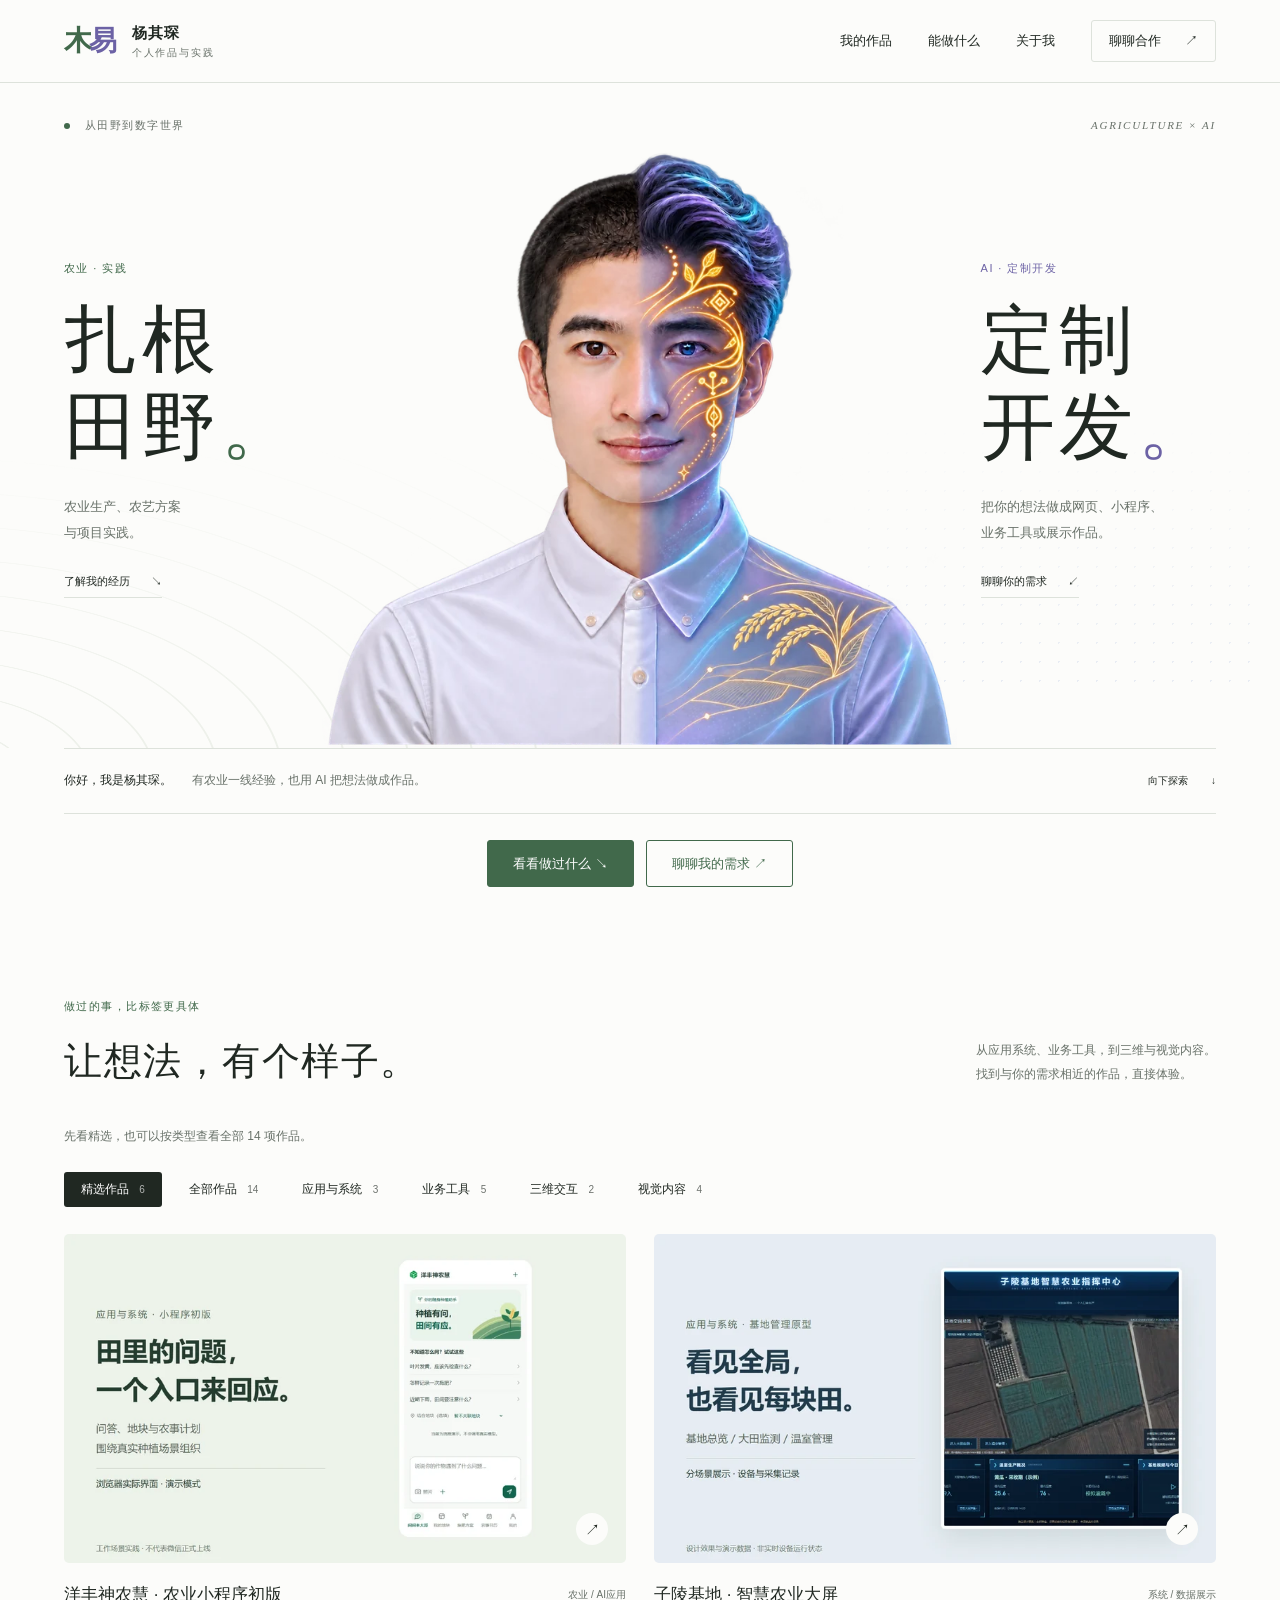
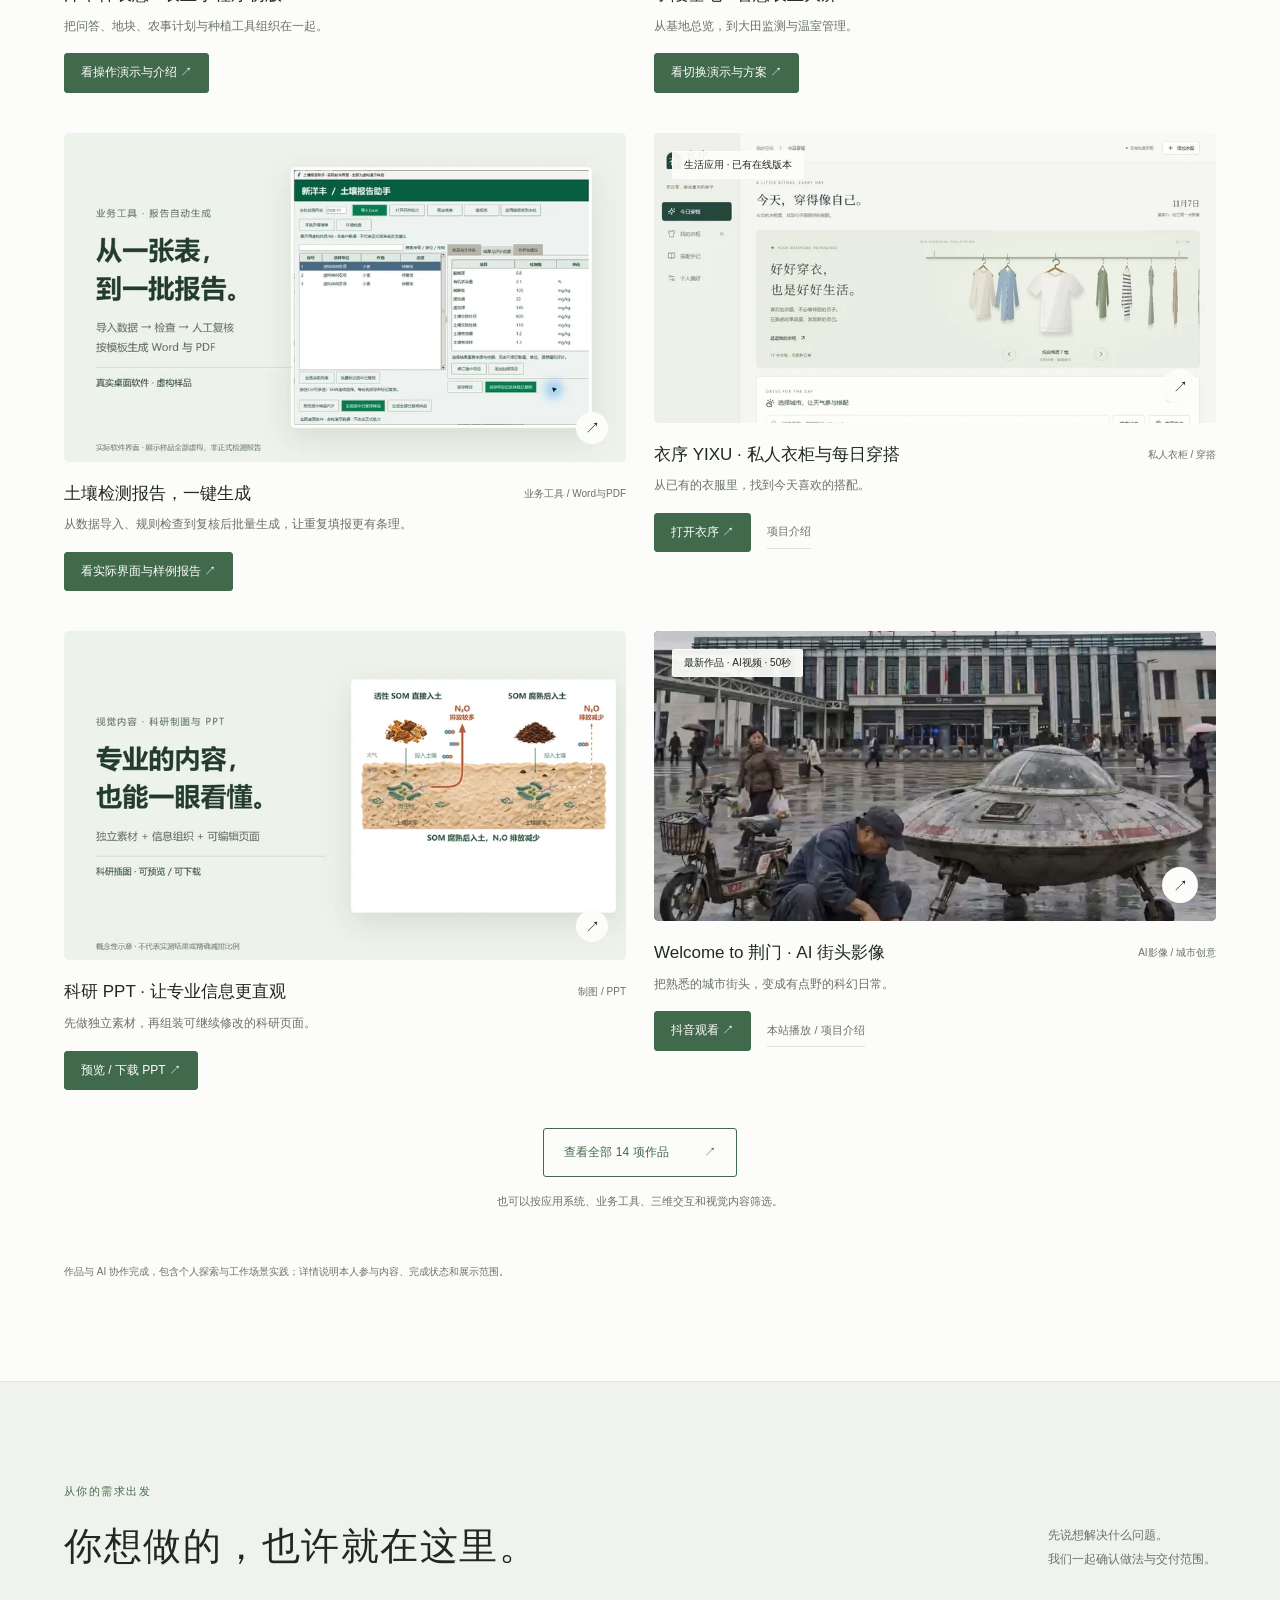
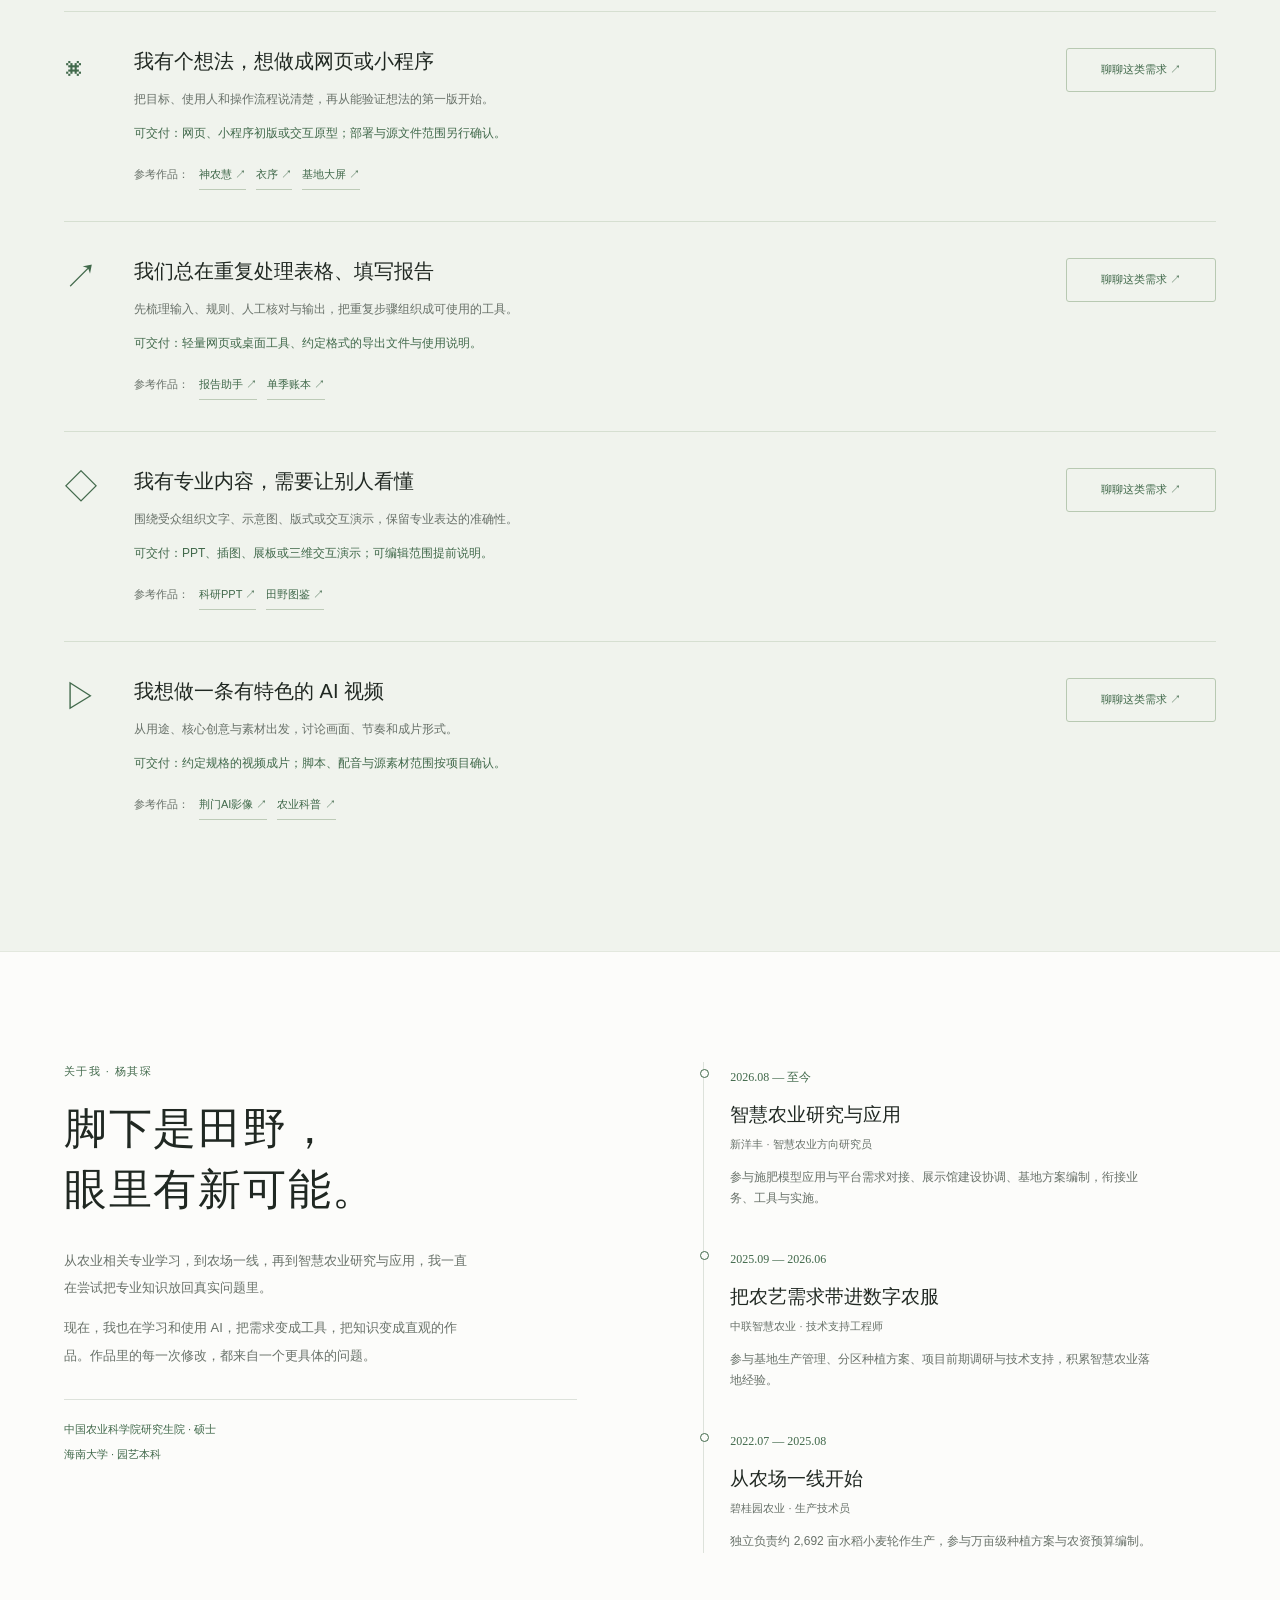
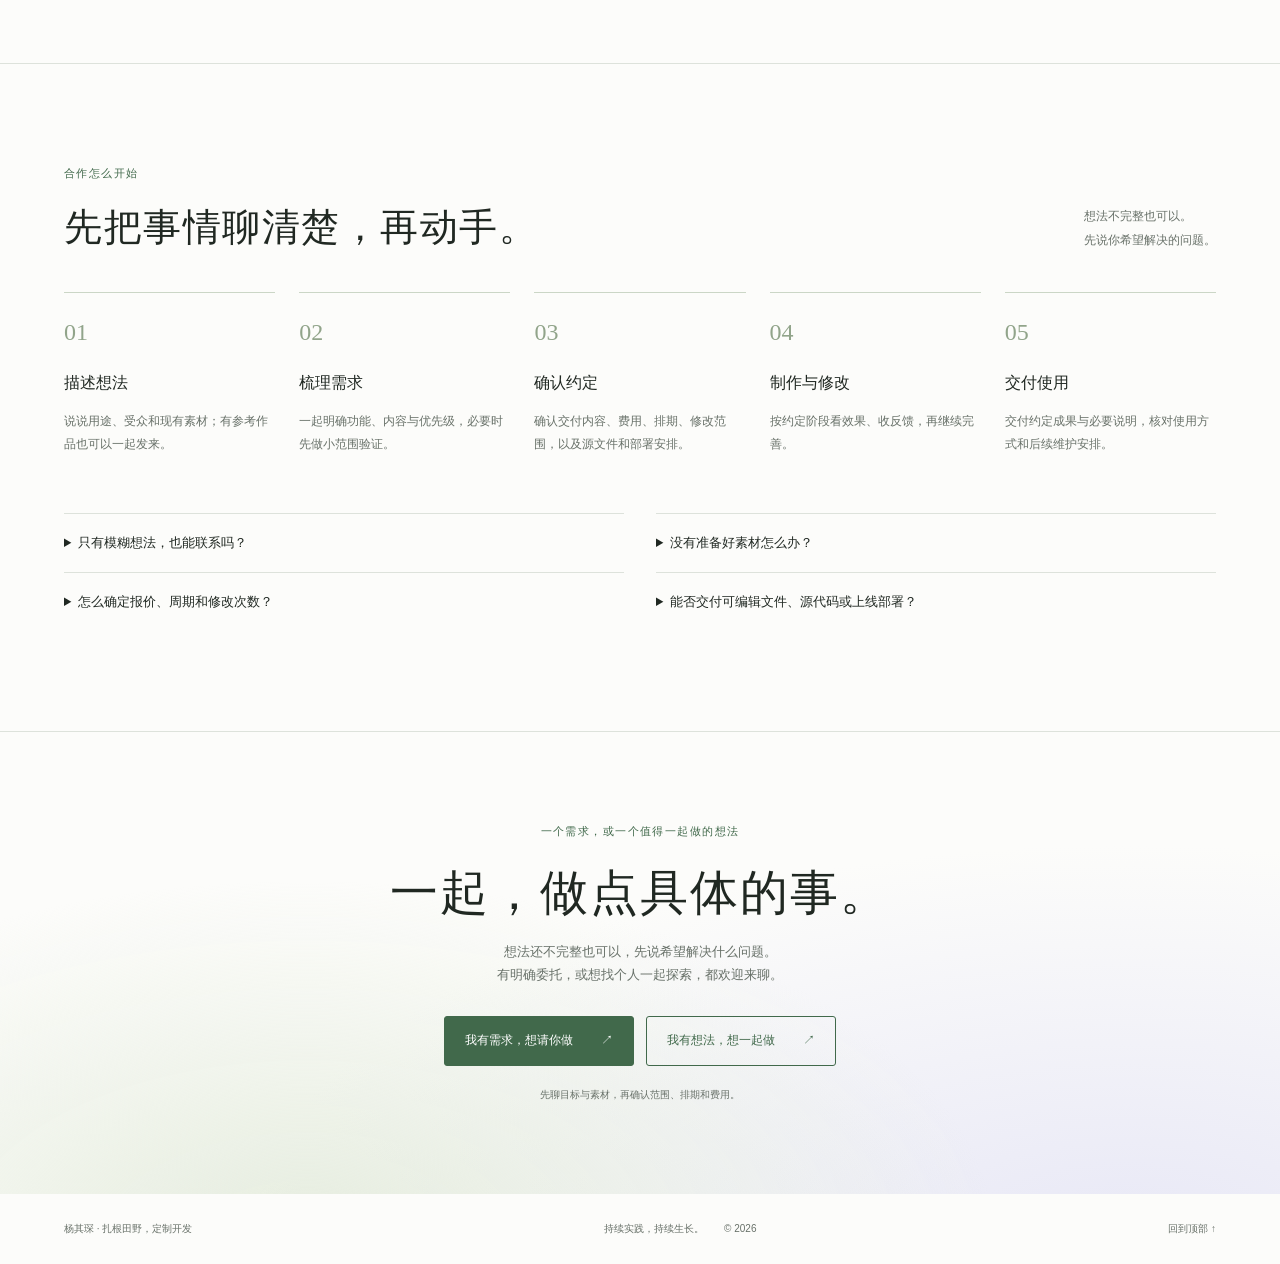
==== commit 081c9d9f: "Publish personal portfolio with reviewed projects and demos" ====
--- a/index.html
+++ b/index.html
@@ -23,14 +23,23 @@
 <div class="hero-actions"><a class="primary" href="#work">看看做过什么 ↘</a><button class="secondary" data-contact="委托需求">聊聊我的需求 ↗</button></div></section>
 <section class="section work" id="work" aria-labelledby="work-title">
   <div class="section-head"><div><p class="eyebrow">做过的事，比标签更具体</p><h2 id="work-title">让想法，有个样子。</h2></div><p class="section-intro">从应用系统、业务工具，到三维与视觉内容。<br>找到与你的需求相近的作品，直接体验。</p></div>
-  <p class="featured-note">精选 6 项 · 应用、工具与视觉作品</p>
+  <p class="featured-note">先看精选，也可以按类型查看全部 14 项作品。</p>
+  <div class="filters" role="group" aria-label="按服务类型筛选作品"><button class="active" data-filter="featured" aria-pressed="true">精选作品 <span>6</span></button><button data-filter="all" aria-pressed="false">全部作品 <span>14</span></button><button data-filter="application" aria-pressed="false">应用与系统 <span>3</span></button><button data-filter="tool" aria-pressed="false">业务工具 <span>5</span></button><button data-filter="interactive" aria-pressed="false">三维交互 <span>2</span></button><button data-filter="visual" aria-pressed="false">视觉内容 <span>4</span></button></div>
    <div class="projects" aria-live="polite">
-<article class="project" data-category="application" data-key="miniapp"><button class="project-open" data-project="miniapp" aria-label="看操作演示与介绍"><div class="project-image case-cover"><img src="assets/miniapp-cover-800.webp" srcset="assets/miniapp-cover-480.webp 480w, assets/miniapp-cover-800.webp 800w, assets/miniapp-cover-1200.webp 1200w" sizes="(max-width:640px) 88vw, 44vw" width="800" height="469" loading="lazy" decoding="async" alt="miniapp项目封面，结合实际界面展示核心用途"><span class="image-label">小程序初版 · 浏览器预览</span><span class="project-arrow">↗</span></div></button><div class="project-caption"><div><h3>洋丰神农慧 · 农业小程序初版</h3><p>把问答、地块、农事计划与种植工具组织在一起。</p></div><span>农业 / AI应用</span></div><div class="project-actions"><button class="work-primary" data-project="miniapp">看操作演示与介绍 ↗</button></div></article>
-<article class="project" data-category="application" data-key="dashboard"><button class="project-open" data-project="dashboard" aria-label="看切换演示与方案"><div class="project-image case-cover"><img src="assets/dashboard-cover-800.webp" srcset="assets/dashboard-cover-480.webp 480w, assets/dashboard-cover-800.webp 800w, assets/dashboard-cover-1200.webp 1200w" sizes="(max-width:640px) 88vw, 44vw" width="800" height="469" loading="lazy" decoding="async" alt="dashboard项目封面，结合实际界面展示核心用途"><span class="image-label">系统原型 · 演示数据</span><span class="project-arrow">↗</span></div></button><div class="project-caption"><div><h3>子陵基地 · 智慧农业大屏</h3><p>从基地总览，到大田监测与温室管理。</p></div><span>系统 / 数据展示</span></div><div class="project-actions"><button class="work-primary" data-project="dashboard">看切换演示与方案 ↗</button></div></article>
-<article class="project" data-category="tool" data-key="reports"><button class="project-open" data-project="reports" aria-label="看实际界面与样例报告"><div class="project-image case-cover"><img src="assets/reports-cover-800.webp" srcset="assets/reports-cover-480.webp 480w, assets/reports-cover-800.webp 800w, assets/reports-cover-1200.webp 1200w" sizes="(max-width:640px) 88vw, 44vw" width="800" height="469" loading="lazy" decoding="async" alt="reports项目封面，结合实际界面展示核心用途"><span class="image-label">桌面工具 · 流程示意</span><span class="project-arrow">↗</span></div></button><div class="project-caption"><div><h3>土壤检测报告，一键生成</h3><p>从数据导入、规则检查到复核后批量生成，让重复填报更有条理。</p></div><span>业务工具 / Word与PDF</span></div><div class="project-actions"><button class="work-primary" data-project="reports">看实际界面与样例报告 ↗</button></div></article>
-<article class="project" data-category="application" data-key="yixu"><a class="project-open" href="https://ymuyi20-web.github.io/yixu-wardrobe/" target="_blank" rel="noopener noreferrer" aria-label="打开衣序"><div class="project-image"><img src="assets/yixu-800.webp" alt="衣序 YIXU · 私人衣柜与每日穿搭实际页面截图" loading="lazy" srcset="assets/yixu-480.webp 480w, assets/yixu-800.webp 800w, assets/yixu-1200.webp 1200w" sizes="(max-width: 640px) 88vw, (max-width: 1440px) 44vw, 634px" decoding="async" width="800" height="556"><span class="image-label">生活应用 · 已有在线版本</span><span class="project-arrow">↗</span></div></a><div class="project-caption"><div><h3>衣序 YIXU · 私人衣柜与每日穿搭</h3><p>从已有的衣服里，找到今天喜欢的搭配。</p></div><span>私人衣柜 / 穿搭</span></div><div class="project-actions"><a class="work-primary" href="https://ymuyi20-web.github.io/yixu-wardrobe/" target="_blank" rel="noopener noreferrer">打开衣序 ↗</a><button class="work-detail" data-project="yixu">项目介绍</button></div></article>
-<article class="project" data-category="visual" data-key="research"><button class="project-open" data-project="research" aria-label="预览 / 下载 PPT"><div class="project-image case-cover"><img src="assets/research-cover-800.webp" srcset="assets/research-cover-480.webp 480w, assets/research-cover-800.webp 800w, assets/research-cover-1200.webp 1200w" sizes="(max-width:640px) 88vw, 44vw" width="800" height="469" loading="lazy" decoding="async" alt="research项目封面，结合实际界面展示核心用途"><span class="image-label">科研制图 · 可编辑PPT</span><span class="project-arrow">↗</span></div></button><div class="project-caption"><div><h3>科研 PPT · 让专业信息更直观</h3><p>先做独立素材，再组装可继续修改的科研页面。</p></div><span>制图 / PPT</span></div><div class="project-actions"><button class="work-primary" data-project="research">预览 / 下载 PPT ↗</button></div></article>
-<article class="project" data-category="visual" data-key="jingmen"><a class="project-open" href="https://v.douyin.com/iar4RhqvxIk/" target="_blank" rel="noopener noreferrer" aria-label="在抖音观看Welcome to荆门"><div class="project-image jingmen-image"><img src="assets/jingmen-street-720.webp" alt="AI街头影像视频实际画面：荆门站前修理飞碟的创意场景，非真实拍摄" loading="lazy" srcset="assets/jingmen-street-480.webp 480w, assets/jingmen-street-720.webp 720w" sizes="(max-width: 640px) 88vw, (max-width: 1440px) 44vw, 634px" decoding="async" width="720" height="720"><span class="image-label">最新作品 · AI视频 · 50秒</span><span class="project-arrow">↗</span></div></a><div class="project-caption"><div><h3>Welcome to 荆门 · AI 街头影像</h3><p>把熟悉的城市街头，变成有点野的科幻日常。</p></div><span>AI影像 / 城市创意</span></div><div class="project-actions"><a class="work-primary" href="https://v.douyin.com/iar4RhqvxIk/" target="_blank" rel="noopener noreferrer">抖音观看 ↗</a><button class="work-detail" data-project="jingmen">本站播放 / 项目介绍</button></div></article>
+<article class="project" data-featured="true" data-category="application" data-key="miniapp"><button class="project-open" data-project="miniapp" aria-label="看操作演示与介绍"><div class="project-image case-cover"><img src="assets/miniapp-cover-800.webp" srcset="assets/miniapp-cover-480.webp 480w, assets/miniapp-cover-800.webp 800w, assets/miniapp-cover-1200.webp 1200w" sizes="(max-width:640px) 88vw, 44vw" width="800" height="469" loading="lazy" decoding="async" alt="miniapp项目封面，结合实际界面展示核心用途"><span class="image-label">小程序初版 · 浏览器预览</span><span class="project-arrow">↗</span></div></button><div class="project-caption"><div><h3>洋丰神农慧 · 农业小程序初版</h3><p>把问答、地块、农事计划与种植工具组织在一起。</p></div><span>农业 / AI应用</span></div><div class="project-actions"><button class="work-primary" data-project="miniapp">看操作演示与介绍 ↗</button></div></article>
+<article class="project" data-featured="true" data-category="application" data-key="dashboard"><button class="project-open" data-project="dashboard" aria-label="看切换演示与方案"><div class="project-image case-cover"><img src="assets/dashboard-cover-800.webp" srcset="assets/dashboard-cover-480.webp 480w, assets/dashboard-cover-800.webp 800w, assets/dashboard-cover-1200.webp 1200w" sizes="(max-width:640px) 88vw, 44vw" width="800" height="469" loading="lazy" decoding="async" alt="dashboard项目封面，结合实际界面展示核心用途"><span class="image-label">系统原型 · 演示数据</span><span class="project-arrow">↗</span></div></button><div class="project-caption"><div><h3>子陵基地 · 智慧农业大屏</h3><p>从基地总览，到大田监测与温室管理。</p></div><span>系统 / 数据展示</span></div><div class="project-actions"><button class="work-primary" data-project="dashboard">看切换演示与方案 ↗</button></div></article>
+<article class="project" data-featured="true" data-category="tool" data-key="reports"><button class="project-open" data-project="reports" aria-label="看实际界面与样例报告"><div class="project-image case-cover"><img src="assets/reports-cover-800.webp" srcset="assets/reports-cover-480.webp 480w, assets/reports-cover-800.webp 800w, assets/reports-cover-1200.webp 1200w" sizes="(max-width:640px) 88vw, 44vw" width="800" height="469" loading="lazy" decoding="async" alt="reports项目封面，结合实际界面展示核心用途"><span class="image-label">桌面工具 · 流程示意</span><span class="project-arrow">↗</span></div></button><div class="project-caption"><div><h3>土壤检测报告，一键生成</h3><p>从数据导入、规则检查到复核后批量生成，让重复填报更有条理。</p></div><span>业务工具 / Word与PDF</span></div><div class="project-actions"><button class="work-primary" data-project="reports">看实际界面与样例报告 ↗</button></div></article>
+<article class="project" data-featured="true" data-category="application" data-key="yixu"><a class="project-open" href="https://ymuyi20-web.github.io/yixu-wardrobe/" target="_blank" rel="noopener noreferrer" aria-label="打开衣序"><div class="project-image"><img src="assets/yixu-800.webp" alt="衣序 YIXU · 私人衣柜与每日穿搭实际页面截图" loading="lazy" srcset="assets/yixu-480.webp 480w, assets/yixu-800.webp 800w, assets/yixu-1200.webp 1200w" sizes="(max-width: 640px) 88vw, (max-width: 1440px) 44vw, 634px" decoding="async" width="800" height="556"><span class="image-label">生活应用 · 已有在线版本</span><span class="project-arrow">↗</span></div></a><div class="project-caption"><div><h3>衣序 YIXU · 私人衣柜与每日穿搭</h3><p>从已有的衣服里，找到今天喜欢的搭配。</p></div><span>私人衣柜 / 穿搭</span></div><div class="project-actions"><a class="work-primary" href="https://ymuyi20-web.github.io/yixu-wardrobe/" target="_blank" rel="noopener noreferrer">打开衣序 ↗</a><button class="work-detail" data-project="yixu">项目介绍</button></div></article>
+<article class="project" data-featured="true" data-category="visual" data-key="research"><button class="project-open" data-project="research" aria-label="预览 / 下载 PPT"><div class="project-image case-cover"><img src="assets/research-cover-800.webp" srcset="assets/research-cover-480.webp 480w, assets/research-cover-800.webp 800w, assets/research-cover-1200.webp 1200w" sizes="(max-width:640px) 88vw, 44vw" width="800" height="469" loading="lazy" decoding="async" alt="research项目封面，结合实际界面展示核心用途"><span class="image-label">科研制图 · 可编辑PPT</span><span class="project-arrow">↗</span></div></button><div class="project-caption"><div><h3>科研 PPT · 让专业信息更直观</h3><p>先做独立素材，再组装可继续修改的科研页面。</p></div><span>制图 / PPT</span></div><div class="project-actions"><button class="work-primary" data-project="research">预览 / 下载 PPT ↗</button></div></article>
+<article class="project" data-featured="false" hidden data-category="tool" data-key="breeding"><a class="project-open" href="demos/breeding.html" target="_blank" rel="noopener noreferrer" aria-label="体验育种田间工具"><div class="project-image"><img src="assets/breeding-800.webp" alt="育种基地 · 田间记录与农事管理实际页面截图" loading="lazy" srcset="assets/breeding-480.webp 480w, assets/breeding-800.webp 800w, assets/breeding-1200.webp 1200w" sizes="(max-width: 640px) 88vw, (max-width: 1440px) 44vw, 634px" decoding="async" width="800" height="556"><span class="image-label">直接体验 · 田间记录原型</span><span class="project-arrow">↗</span></div></a><div class="project-caption"><div><h3>育种基地 · 田间记录与农事管理</h3><p>品种、播期、小区：从田间录入到进度看板。</p></div><span>育种 / 农事管理</span></div><div class="project-actions"><a class="work-primary" href="demos/breeding.html" target="_blank" rel="noopener noreferrer">体验育种田间工具 ↗</a><button class="work-detail" data-project="breeding">项目介绍</button></div></article>
+<article class="project" data-featured="false" hidden data-category="tool" data-key="fieldaccount"><a class="project-open" href="demos/field-account.html" target="_blank" rel="noopener noreferrer" aria-label="体验大田账本"><div class="project-image"><img src="assets/field-account-800.webp" alt="农户单季成本收益账本 · 大田版实际页面截图" loading="lazy" srcset="assets/field-account-480.webp 480w, assets/field-account-800.webp 800w, assets/field-account-1200.webp 1200w" sizes="(max-width: 640px) 88vw, (max-width: 1440px) 44vw, 634px" decoding="async" width="800" height="556"><span class="image-label">直接体验 · 大田单季账本</span><span class="project-arrow">↗</span></div></a><div class="project-caption"><div><h3>农户单季成本收益账本 · 大田版</h3><p>记下农事与投入，算清一季的成本和收益。</p></div><span>农业 / 成本收益</span></div><div class="project-actions"><a class="work-primary" href="demos/field-account.html" target="_blank" rel="noopener noreferrer">体验大田账本 ↗</a><button class="work-detail" data-project="fieldaccount">项目介绍</button></div></article>
+<article class="project" data-featured="false" hidden data-category="tool" data-key="economicaccount"><a class="project-open" href="demos/economic-account.html" target="_blank" rel="noopener noreferrer" aria-label="体验经济作物账本"><div class="project-image"><img src="assets/economic-account-800.webp" alt="农户单季成本收益账本 · 经济作物版实际页面截图" loading="lazy" srcset="assets/economic-account-480.webp 480w, assets/economic-account-800.webp 800w, assets/economic-account-1200.webp 1200w" sizes="(max-width: 640px) 88vw, (max-width: 1440px) 44vw, 634px" decoding="async" width="800" height="556"><span class="image-label">直接体验 · 经济作物账本</span><span class="project-arrow">↗</span></div></a><div class="project-caption"><div><h3>农户单季成本收益账本 · 经济作物版</h3><p>一天多项操作、多次采收销售，都有记录。</p></div><span>农业 / 多操作记录</span></div><div class="project-actions"><a class="work-primary" href="demos/economic-account.html" target="_blank" rel="noopener noreferrer">体验经济作物账本 ↗</a><button class="work-detail" data-project="economicaccount">项目介绍</button></div></article>
+<article class="project" data-featured="true" data-category="visual" data-key="jingmen"><a class="project-open" href="https://v.douyin.com/iar4RhqvxIk/" target="_blank" rel="noopener noreferrer" aria-label="在抖音观看Welcome to荆门"><div class="project-image jingmen-image"><img src="assets/jingmen-street-720.webp" alt="AI街头影像视频实际画面：荆门站前修理飞碟的创意场景，非真实拍摄" loading="lazy" srcset="assets/jingmen-street-480.webp 480w, assets/jingmen-street-720.webp 720w" sizes="(max-width: 640px) 88vw, (max-width: 1440px) 44vw, 634px" decoding="async" width="720" height="720"><span class="image-label">最新作品 · AI视频 · 50秒</span><span class="project-arrow">↗</span></div></a><div class="project-caption"><div><h3>Welcome to 荆门 · AI 街头影像</h3><p>把熟悉的城市街头，变成有点野的科幻日常。</p></div><span>AI影像 / 城市创意</span></div><div class="project-actions"><a class="work-primary" href="https://v.douyin.com/iar4RhqvxIk/" target="_blank" rel="noopener noreferrer">抖音观看 ↗</a><button class="work-detail" data-project="jingmen">本站播放 / 项目介绍</button></div></article>
+<article class="project" data-featured="false" hidden data-category="interactive" data-key="atlas"><a class="project-open" href="https://tianye-field-atlas.netlify.app/" target="_blank" rel="noopener noreferrer" aria-label="直接打开在线作品"><div class="project-image atlas-image"><img src="assets/field-atlas-800.webp" alt="田野图鉴农机展示网页的实际页面截图" loading="lazy" srcset="assets/field-atlas-480.webp 480w, assets/field-atlas-800.webp 800w, assets/field-atlas-1200.webp 1200w" sizes="(max-width: 640px) 88vw, (max-width: 1440px) 44vw, 634px" decoding="async" width="800" height="556"><span class="image-label">交互网页</span><span class="project-arrow">↗</span></div></a><div class="project-caption"><div><h3>田野图鉴</h3><p>让农机结构与工作方式更直观。</p></div><span>农业 / 三维</span></div><div class="project-actions"><a class="work-primary" href="https://tianye-field-atlas.netlify.app/" target="_blank" rel="noopener noreferrer">打开在线作品 ↗</a><button class="work-detail" data-project="atlas">项目介绍</button></div></article>
+<article class="project" data-featured="false" hidden data-category="interactive" data-key="insects"><a class="project-open" href="https://chongjian-insect-diary.netlify.app/" target="_blank" rel="noopener noreferrer" aria-label="直接打开在线作品"><div class="project-image insect-image"><img src="assets/insects-800.webp" alt="虫间昆虫观察网页的实际页面截图" loading="lazy" srcset="assets/insects-480.webp 480w, assets/insects-800.webp 800w, assets/insects-1200.webp 1200w" sizes="(max-width: 640px) 88vw, (max-width: 1440px) 44vw, 634px" decoding="async" width="800" height="556"><span class="image-label">交互网页</span><span class="project-arrow">↗</span></div></a><div class="project-caption"><div><h3>虫间 · 昆虫观察日记</h3><p>换个视角，发现一只昆虫的细节。</p></div><span>三维观察 / 科普</span></div><div class="project-actions"><a class="work-primary" href="https://chongjian-insect-diary.netlify.app/" target="_blank" rel="noopener noreferrer">打开在线作品 ↗</a><button class="work-detail" data-project="insects">项目介绍</button></div></article>
+<article class="project" data-featured="false" hidden data-category="visual" data-key="physics"><button class="project-open" data-project="physics" aria-label="观看视频"><div class="project-image physics-image"><img src="assets/physics-800.webp" alt="滑轮组物理动画实际画面" loading="lazy" srcset="assets/physics-480.webp 480w, assets/physics-800.webp 800w, assets/physics-1200.webp 1200w" sizes="(max-width: 640px) 88vw, (max-width: 1440px) 44vw, 634px" decoding="async" width="800" height="450"><span class="image-label">科普动画 · 66秒</span><span class="play-icon" aria-hidden="true">▷</span></div></button><div class="project-caption"><div><h3>让滑轮组的原理动起来</h3><p>三维画面、受力标注与公式一起讲解。</p></div><span>动画 / 教育</span></div><div class="project-actions"><button class="work-primary" data-project="physics">观看视频 ↗</button></div></article>
+<article class="project" data-featured="false" hidden data-category="tool" data-key="npk"><a class="project-open" href="https://ymuyi20-web.github.io/FDE-/exercises/fde-16week/week-01/side-projects/season-npk-calculator/" target="_blank" rel="noopener noreferrer" aria-label="直接打开在线作品"><div class="project-image npk-image"><img src="assets/npk-800.webp" alt="水稻氮磷钾投入量核算网页作品宣传图" loading="lazy" srcset="assets/npk-480.webp 480w, assets/npk-800.webp 800w, assets/npk-1080.webp 1080w" sizes="(max-width: 640px) 88vw, (max-width: 1440px) 44vw, 634px" decoding="async" width="800" height="1067"><span class="image-label">网页工具</span><span class="project-arrow">↗</span></div></a><div class="project-caption"><div><h3>一季水稻，算清养分投入</h3><p>把各阶段的肥料用量，换成清楚的数字。</p></div><span>工具 / 核算</span></div><div class="project-actions"><a class="work-primary" href="https://ymuyi20-web.github.io/FDE-/exercises/fde-16week/week-01/side-projects/season-npk-calculator/" target="_blank" rel="noopener noreferrer">打开在线作品 ↗</a><button class="work-detail" data-project="npk">项目介绍</button></div></article>
+<article class="project" data-featured="false" hidden data-category="visual" data-key="cucumber"><button class="project-open" data-project="cucumber" aria-label="观看视频"><div class="project-image cucumber-image"><span class="cucumber-word" aria-hidden="true">黄瓜长歪，<br>蜜蜂背锅？<i>一场关于证据的田间讨论</i></span><span class="image-label">火柴人科普 · 86秒</span><span class="play-icon" aria-hidden="true">▷</span></div></button><div class="project-caption"><div><h3>黄瓜长歪，蜜蜂到底背不背锅？</h3><p>把一个种植问题，讲成一段有趣的故事。</p></div><span>农业 / 视频</span></div><div class="project-actions"><button class="work-primary" data-project="cucumber">观看视频 ↗</button></div></article>
   </div>
   <div class="all-work-link"><a class="secondary" href="works.html">查看全部 14 项作品 <span>↗</span></a><p>也可以按应用系统、业务工具、三维交互和视觉内容筛选。</p></div><p class="work-note">作品与 AI 协作完成，包含个人探索与工作场景实践；详情说明本人参与内容、完成状态和展示范围。</p>
 </section>
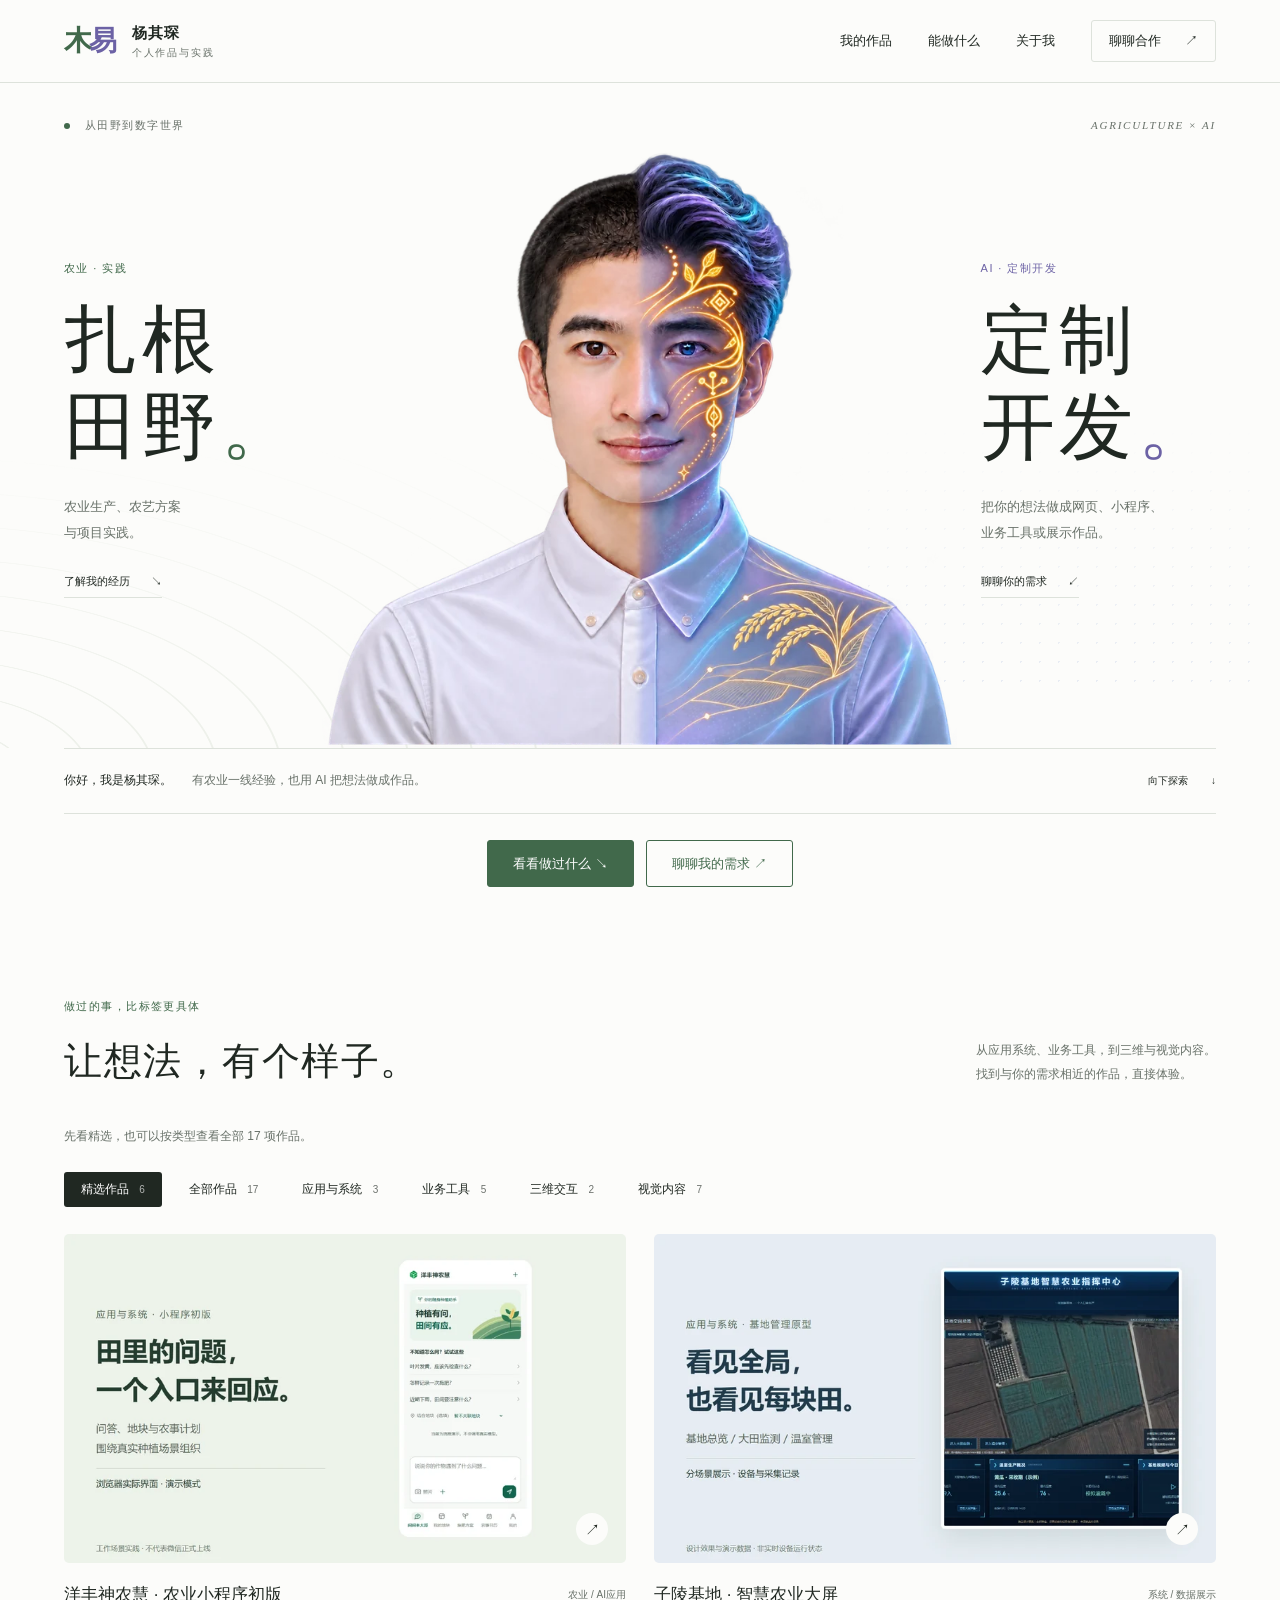
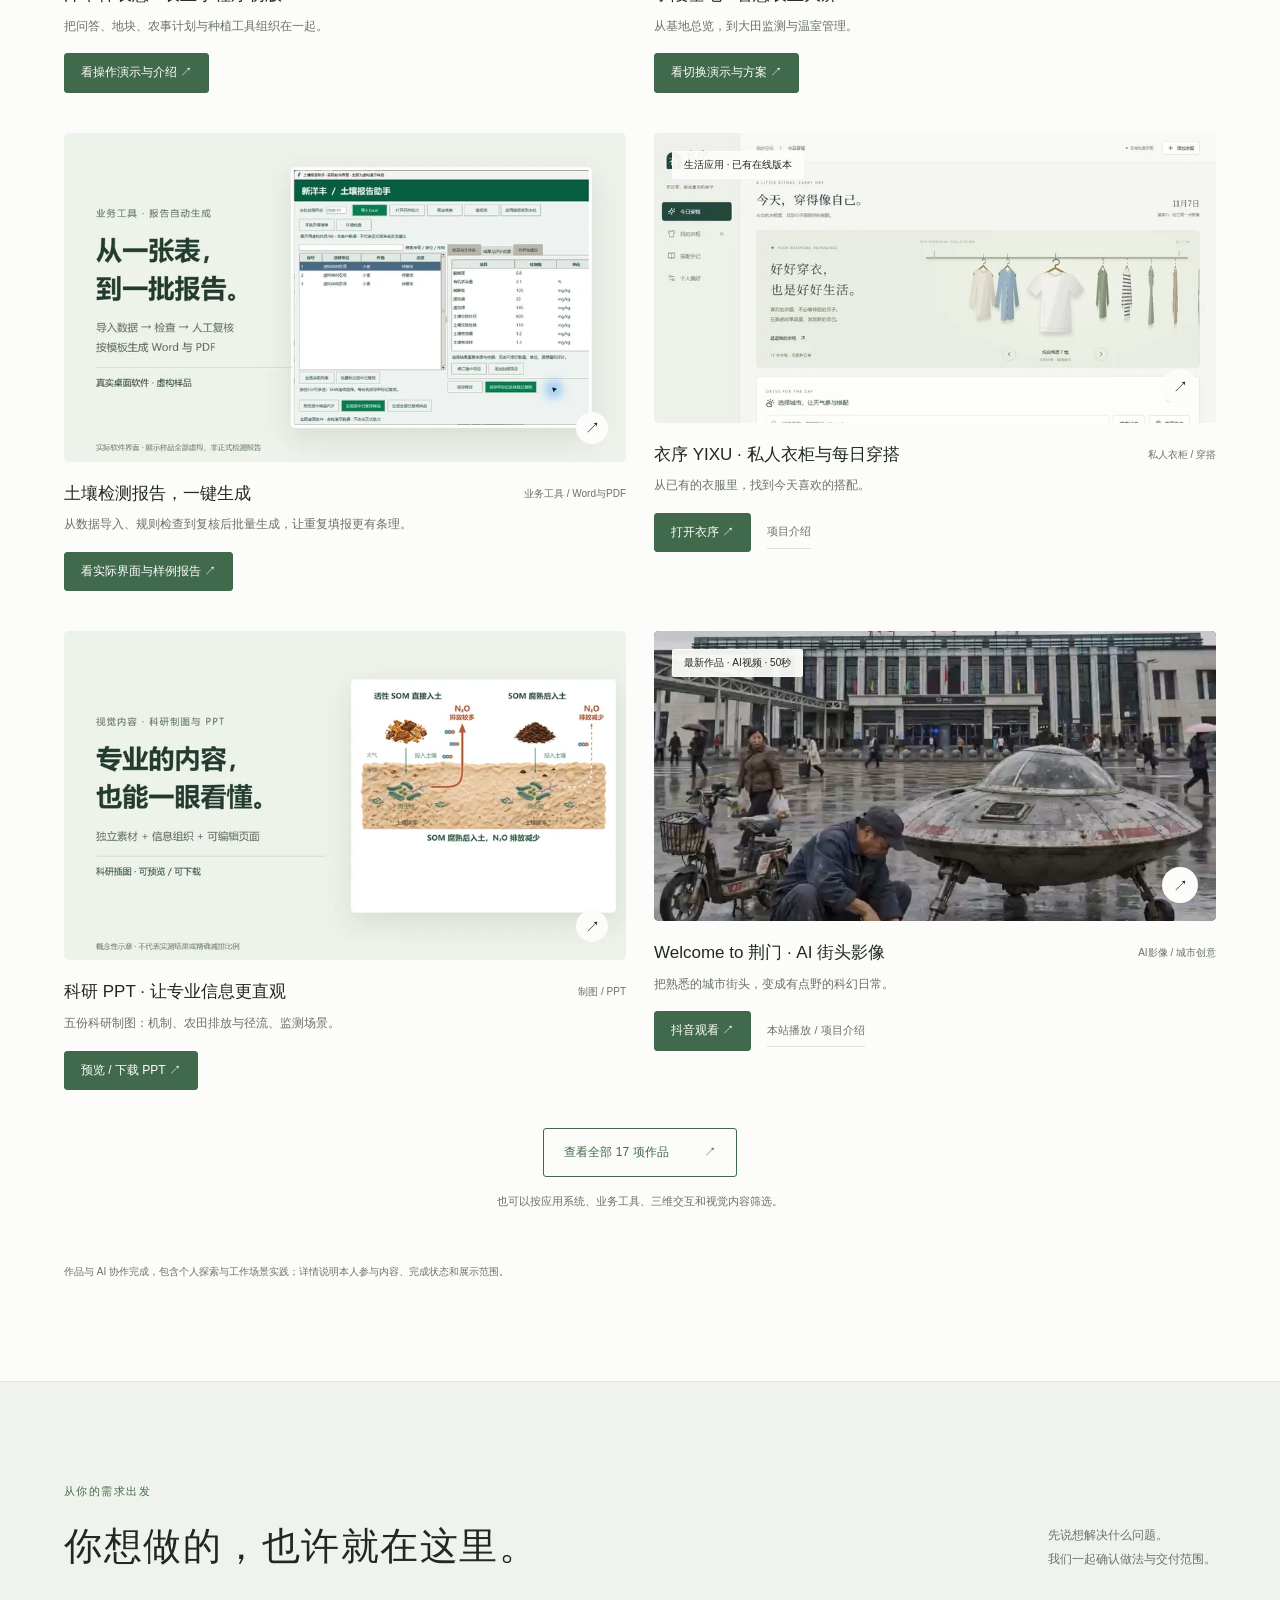
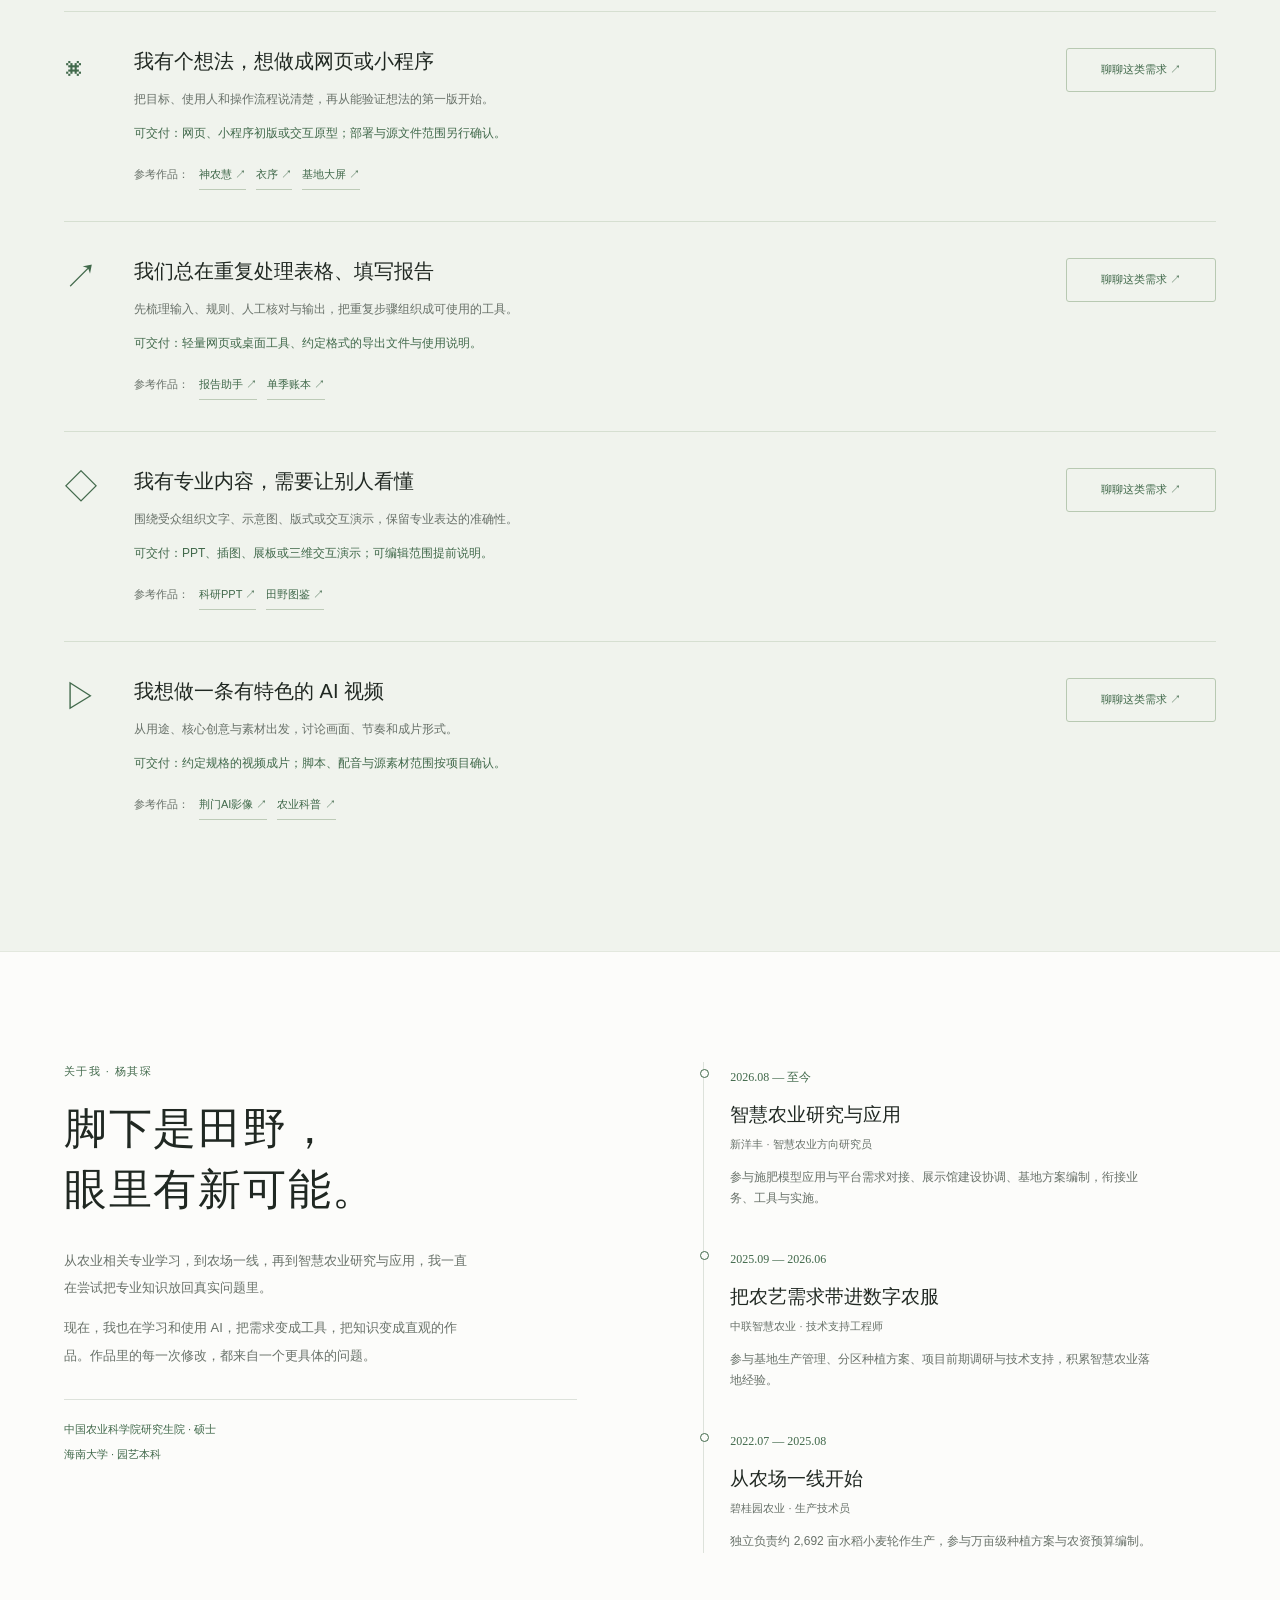
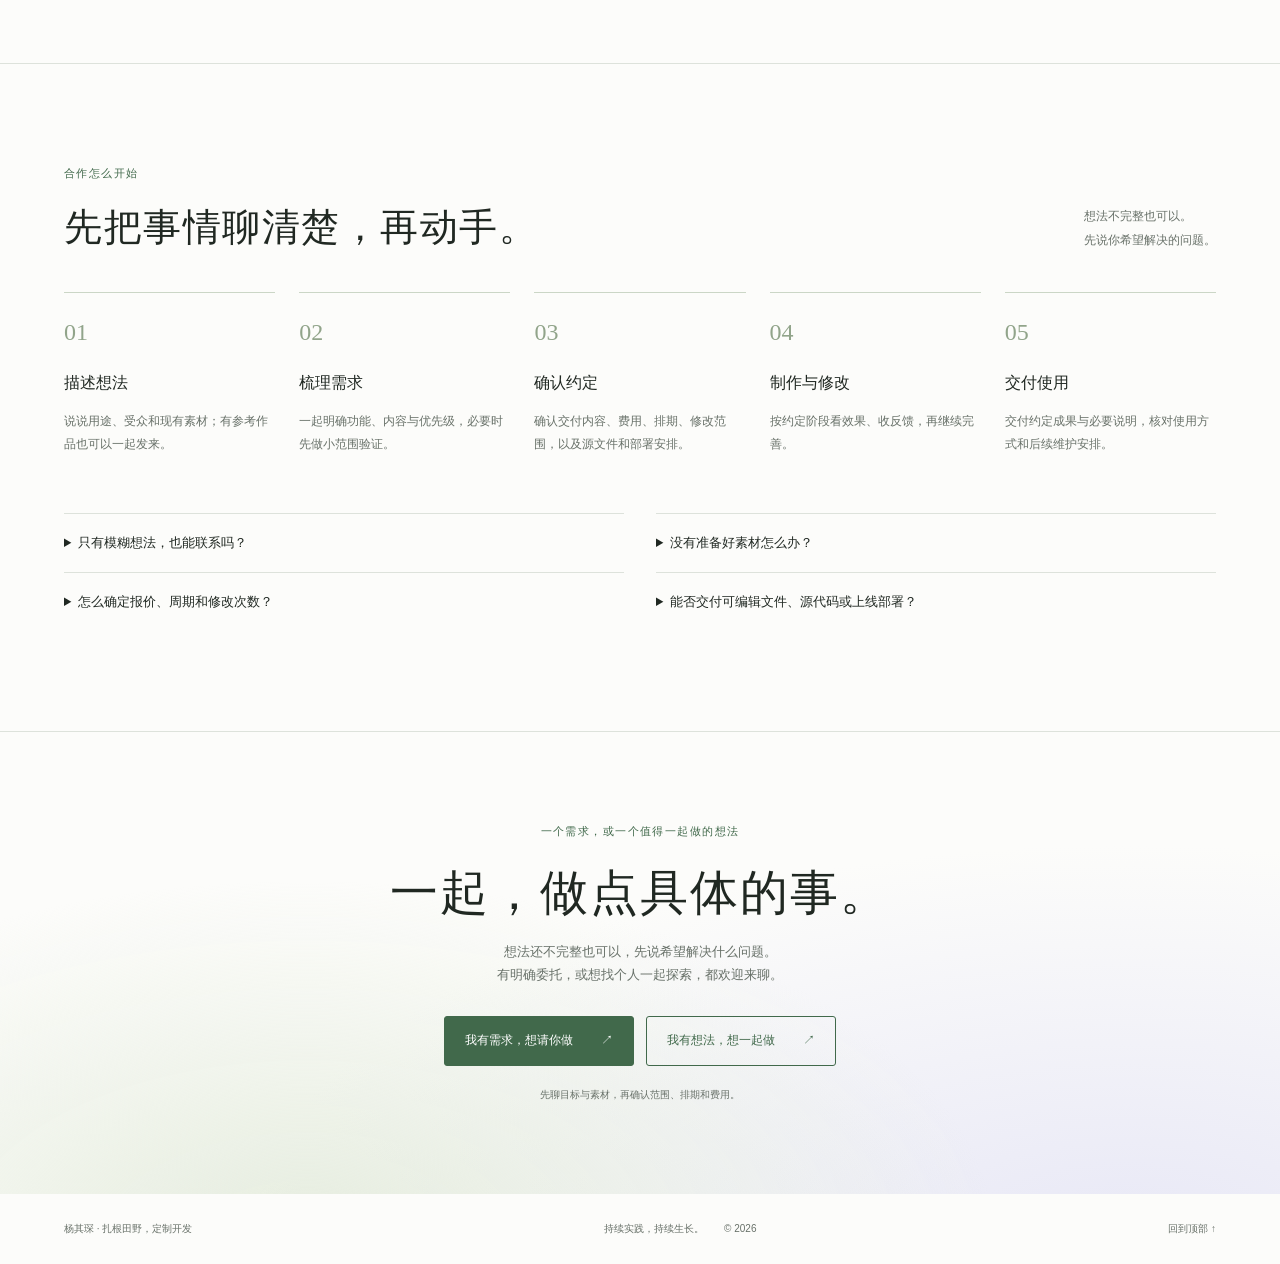
==== commit abb202ec: "Publish personal portfolio with reviewed projects and demos" ====
--- a/index.html
+++ b/index.html
@@ -23,14 +23,14 @@
 <div class="hero-actions"><a class="primary" href="#work">看看做过什么 ↘</a><button class="secondary" data-contact="委托需求">聊聊我的需求 ↗</button></div></section>
 <section class="section work" id="work" aria-labelledby="work-title">
   <div class="section-head"><div><p class="eyebrow">做过的事，比标签更具体</p><h2 id="work-title">让想法，有个样子。</h2></div><p class="section-intro">从应用系统、业务工具，到三维与视觉内容。<br>找到与你的需求相近的作品，直接体验。</p></div>
-  <p class="featured-note">先看精选，也可以按类型查看全部 14 项作品。</p>
-  <div class="filters" role="group" aria-label="按服务类型筛选作品"><button class="active" data-filter="featured" aria-pressed="true">精选作品 <span>6</span></button><button data-filter="all" aria-pressed="false">全部作品 <span>14</span></button><button data-filter="application" aria-pressed="false">应用与系统 <span>3</span></button><button data-filter="tool" aria-pressed="false">业务工具 <span>5</span></button><button data-filter="interactive" aria-pressed="false">三维交互 <span>2</span></button><button data-filter="visual" aria-pressed="false">视觉内容 <span>4</span></button></div>
+  <p class="featured-note">先看精选，也可以按类型查看全部 17 项作品。</p>
+  <div class="filters" role="group" aria-label="按服务类型筛选作品"><button class="active" data-filter="featured" aria-pressed="true">精选作品 <span>6</span></button><button data-filter="all" aria-pressed="false">全部作品 <span>17</span></button><button data-filter="application" aria-pressed="false">应用与系统 <span>3</span></button><button data-filter="tool" aria-pressed="false">业务工具 <span>5</span></button><button data-filter="interactive" aria-pressed="false">三维交互 <span>2</span></button><button data-filter="visual" aria-pressed="false">视觉内容 <span>7</span></button></div>
    <div class="projects" aria-live="polite">
 <article class="project" data-featured="true" data-category="application" data-key="miniapp"><button class="project-open" data-project="miniapp" aria-label="看操作演示与介绍"><div class="project-image case-cover"><img src="assets/miniapp-cover-800.webp" srcset="assets/miniapp-cover-480.webp 480w, assets/miniapp-cover-800.webp 800w, assets/miniapp-cover-1200.webp 1200w" sizes="(max-width:640px) 88vw, 44vw" width="800" height="469" loading="lazy" decoding="async" alt="miniapp项目封面，结合实际界面展示核心用途"><span class="image-label">小程序初版 · 浏览器预览</span><span class="project-arrow">↗</span></div></button><div class="project-caption"><div><h3>洋丰神农慧 · 农业小程序初版</h3><p>把问答、地块、农事计划与种植工具组织在一起。</p></div><span>农业 / AI应用</span></div><div class="project-actions"><button class="work-primary" data-project="miniapp">看操作演示与介绍 ↗</button></div></article>
 <article class="project" data-featured="true" data-category="application" data-key="dashboard"><button class="project-open" data-project="dashboard" aria-label="看切换演示与方案"><div class="project-image case-cover"><img src="assets/dashboard-cover-800.webp" srcset="assets/dashboard-cover-480.webp 480w, assets/dashboard-cover-800.webp 800w, assets/dashboard-cover-1200.webp 1200w" sizes="(max-width:640px) 88vw, 44vw" width="800" height="469" loading="lazy" decoding="async" alt="dashboard项目封面，结合实际界面展示核心用途"><span class="image-label">系统原型 · 演示数据</span><span class="project-arrow">↗</span></div></button><div class="project-caption"><div><h3>子陵基地 · 智慧农业大屏</h3><p>从基地总览，到大田监测与温室管理。</p></div><span>系统 / 数据展示</span></div><div class="project-actions"><button class="work-primary" data-project="dashboard">看切换演示与方案 ↗</button></div></article>
 <article class="project" data-featured="true" data-category="tool" data-key="reports"><button class="project-open" data-project="reports" aria-label="看实际界面与样例报告"><div class="project-image case-cover"><img src="assets/reports-cover-800.webp" srcset="assets/reports-cover-480.webp 480w, assets/reports-cover-800.webp 800w, assets/reports-cover-1200.webp 1200w" sizes="(max-width:640px) 88vw, 44vw" width="800" height="469" loading="lazy" decoding="async" alt="reports项目封面，结合实际界面展示核心用途"><span class="image-label">桌面工具 · 流程示意</span><span class="project-arrow">↗</span></div></button><div class="project-caption"><div><h3>土壤检测报告，一键生成</h3><p>从数据导入、规则检查到复核后批量生成，让重复填报更有条理。</p></div><span>业务工具 / Word与PDF</span></div><div class="project-actions"><button class="work-primary" data-project="reports">看实际界面与样例报告 ↗</button></div></article>
 <article class="project" data-featured="true" data-category="application" data-key="yixu"><a class="project-open" href="https://ymuyi20-web.github.io/yixu-wardrobe/" target="_blank" rel="noopener noreferrer" aria-label="打开衣序"><div class="project-image"><img src="assets/yixu-800.webp" alt="衣序 YIXU · 私人衣柜与每日穿搭实际页面截图" loading="lazy" srcset="assets/yixu-480.webp 480w, assets/yixu-800.webp 800w, assets/yixu-1200.webp 1200w" sizes="(max-width: 640px) 88vw, (max-width: 1440px) 44vw, 634px" decoding="async" width="800" height="556"><span class="image-label">生活应用 · 已有在线版本</span><span class="project-arrow">↗</span></div></a><div class="project-caption"><div><h3>衣序 YIXU · 私人衣柜与每日穿搭</h3><p>从已有的衣服里，找到今天喜欢的搭配。</p></div><span>私人衣柜 / 穿搭</span></div><div class="project-actions"><a class="work-primary" href="https://ymuyi20-web.github.io/yixu-wardrobe/" target="_blank" rel="noopener noreferrer">打开衣序 ↗</a><button class="work-detail" data-project="yixu">项目介绍</button></div></article>
-<article class="project" data-featured="true" data-category="visual" data-key="research"><button class="project-open" data-project="research" aria-label="预览 / 下载 PPT"><div class="project-image case-cover"><img src="assets/research-cover-800.webp" srcset="assets/research-cover-480.webp 480w, assets/research-cover-800.webp 800w, assets/research-cover-1200.webp 1200w" sizes="(max-width:640px) 88vw, 44vw" width="800" height="469" loading="lazy" decoding="async" alt="research项目封面，结合实际界面展示核心用途"><span class="image-label">科研制图 · 可编辑PPT</span><span class="project-arrow">↗</span></div></button><div class="project-caption"><div><h3>科研 PPT · 让专业信息更直观</h3><p>先做独立素材，再组装可继续修改的科研页面。</p></div><span>制图 / PPT</span></div><div class="project-actions"><button class="work-primary" data-project="research">预览 / 下载 PPT ↗</button></div></article>
+<article class="project" data-featured="true" data-category="visual" data-key="research"><button class="project-open" data-project="research" aria-label="预览 / 下载 PPT"><div class="project-image case-cover"><img src="assets/research-cover-800.webp" srcset="assets/research-cover-480.webp 480w, assets/research-cover-800.webp 800w, assets/research-cover-1200.webp 1200w" sizes="(max-width:640px) 88vw, 44vw" width="800" height="469" loading="lazy" decoding="async" alt="research项目封面，结合实际界面展示核心用途"><span class="image-label">科研制图 · 可编辑PPT</span><span class="project-arrow">↗</span></div></button><div class="project-caption"><div><h3>科研 PPT · 让专业信息更直观</h3><p>五份科研制图：机制、农田排放与径流、监测场景。</p></div><span>制图 / PPT</span></div><div class="project-actions"><button class="work-primary" data-project="research">预览 / 下载 PPT ↗</button></div></article>
 <article class="project" data-featured="false" hidden data-category="tool" data-key="breeding"><a class="project-open" href="demos/breeding.html" target="_blank" rel="noopener noreferrer" aria-label="体验育种田间工具"><div class="project-image"><img src="assets/breeding-800.webp" alt="育种基地 · 田间记录与农事管理实际页面截图" loading="lazy" srcset="assets/breeding-480.webp 480w, assets/breeding-800.webp 800w, assets/breeding-1200.webp 1200w" sizes="(max-width: 640px) 88vw, (max-width: 1440px) 44vw, 634px" decoding="async" width="800" height="556"><span class="image-label">直接体验 · 田间记录原型</span><span class="project-arrow">↗</span></div></a><div class="project-caption"><div><h3>育种基地 · 田间记录与农事管理</h3><p>品种、播期、小区：从田间录入到进度看板。</p></div><span>育种 / 农事管理</span></div><div class="project-actions"><a class="work-primary" href="demos/breeding.html" target="_blank" rel="noopener noreferrer">体验育种田间工具 ↗</a><button class="work-detail" data-project="breeding">项目介绍</button></div></article>
 <article class="project" data-featured="false" hidden data-category="tool" data-key="fieldaccount"><a class="project-open" href="demos/field-account.html" target="_blank" rel="noopener noreferrer" aria-label="体验大田账本"><div class="project-image"><img src="assets/field-account-800.webp" alt="农户单季成本收益账本 · 大田版实际页面截图" loading="lazy" srcset="assets/field-account-480.webp 480w, assets/field-account-800.webp 800w, assets/field-account-1200.webp 1200w" sizes="(max-width: 640px) 88vw, (max-width: 1440px) 44vw, 634px" decoding="async" width="800" height="556"><span class="image-label">直接体验 · 大田单季账本</span><span class="project-arrow">↗</span></div></a><div class="project-caption"><div><h3>农户单季成本收益账本 · 大田版</h3><p>记下农事与投入，算清一季的成本和收益。</p></div><span>农业 / 成本收益</span></div><div class="project-actions"><a class="work-primary" href="demos/field-account.html" target="_blank" rel="noopener noreferrer">体验大田账本 ↗</a><button class="work-detail" data-project="fieldaccount">项目介绍</button></div></article>
 <article class="project" data-featured="false" hidden data-category="tool" data-key="economicaccount"><a class="project-open" href="demos/economic-account.html" target="_blank" rel="noopener noreferrer" aria-label="体验经济作物账本"><div class="project-image"><img src="assets/economic-account-800.webp" alt="农户单季成本收益账本 · 经济作物版实际页面截图" loading="lazy" srcset="assets/economic-account-480.webp 480w, assets/economic-account-800.webp 800w, assets/economic-account-1200.webp 1200w" sizes="(max-width: 640px) 88vw, (max-width: 1440px) 44vw, 634px" decoding="async" width="800" height="556"><span class="image-label">直接体验 · 经济作物账本</span><span class="project-arrow">↗</span></div></a><div class="project-caption"><div><h3>农户单季成本收益账本 · 经济作物版</h3><p>一天多项操作、多次采收销售，都有记录。</p></div><span>农业 / 多操作记录</span></div><div class="project-actions"><a class="work-primary" href="demos/economic-account.html" target="_blank" rel="noopener noreferrer">体验经济作物账本 ↗</a><button class="work-detail" data-project="economicaccount">项目介绍</button></div></article>
@@ -40,8 +40,11 @@
 <article class="project" data-featured="false" hidden data-category="visual" data-key="physics"><button class="project-open" data-project="physics" aria-label="观看视频"><div class="project-image physics-image"><img src="assets/physics-800.webp" alt="滑轮组物理动画实际画面" loading="lazy" srcset="assets/physics-480.webp 480w, assets/physics-800.webp 800w, assets/physics-1200.webp 1200w" sizes="(max-width: 640px) 88vw, (max-width: 1440px) 44vw, 634px" decoding="async" width="800" height="450"><span class="image-label">科普动画 · 66秒</span><span class="play-icon" aria-hidden="true">▷</span></div></button><div class="project-caption"><div><h3>让滑轮组的原理动起来</h3><p>三维画面、受力标注与公式一起讲解。</p></div><span>动画 / 教育</span></div><div class="project-actions"><button class="work-primary" data-project="physics">观看视频 ↗</button></div></article>
 <article class="project" data-featured="false" hidden data-category="tool" data-key="npk"><a class="project-open" href="https://ymuyi20-web.github.io/FDE-/exercises/fde-16week/week-01/side-projects/season-npk-calculator/" target="_blank" rel="noopener noreferrer" aria-label="直接打开在线作品"><div class="project-image npk-image"><img src="assets/npk-800.webp" alt="水稻氮磷钾投入量核算网页作品宣传图" loading="lazy" srcset="assets/npk-480.webp 480w, assets/npk-800.webp 800w, assets/npk-1080.webp 1080w" sizes="(max-width: 640px) 88vw, (max-width: 1440px) 44vw, 634px" decoding="async" width="800" height="1067"><span class="image-label">网页工具</span><span class="project-arrow">↗</span></div></a><div class="project-caption"><div><h3>一季水稻，算清养分投入</h3><p>把各阶段的肥料用量，换成清楚的数字。</p></div><span>工具 / 核算</span></div><div class="project-actions"><a class="work-primary" href="https://ymuyi20-web.github.io/FDE-/exercises/fde-16week/week-01/side-projects/season-npk-calculator/" target="_blank" rel="noopener noreferrer">打开在线作品 ↗</a><button class="work-detail" data-project="npk">项目介绍</button></div></article>
 <article class="project" data-featured="false" hidden data-category="visual" data-key="cucumber"><button class="project-open" data-project="cucumber" aria-label="观看视频"><div class="project-image cucumber-image"><span class="cucumber-word" aria-hidden="true">黄瓜长歪，<br>蜜蜂背锅？<i>一场关于证据的田间讨论</i></span><span class="image-label">火柴人科普 · 86秒</span><span class="play-icon" aria-hidden="true">▷</span></div></button><div class="project-caption"><div><h3>黄瓜长歪，蜜蜂到底背不背锅？</h3><p>把一个种植问题，讲成一段有趣的故事。</p></div><span>农业 / 视频</span></div><div class="project-actions"><button class="work-primary" data-project="cucumber">观看视频 ↗</button></div></article>
+<article class="project" data-featured="false" hidden data-category="visual" data-key="qianjiang"><button class="project-open" data-project="qianjiang" aria-label="播放Welcome to 潜江 · AI 城市影像"><div class="project-image"><img src="assets/qianjiang-poster.webp" alt="Welcome to 潜江 · AI 城市影像视频画面" loading="lazy" decoding="async" width="720" height="720"><span class="image-label">城市AI影像 · 50秒</span><span class="project-arrow">▷</span></div></button><div class="project-caption"><div><h3>Welcome to 潜江 · AI 城市影像</h3><p>以潜江站、龙虾与城市街景为元素，制作带有奇幻反差的城市短片。</p></div></div><div class="project-actions"><button class="work-primary" data-project="qianjiang">本站播放 / 项目介绍 ↗</button></div></article>
+<article class="project" data-featured="false" hidden data-category="visual" data-key="wuhan"><button class="project-open" data-project="wuhan" aria-label="播放Welcome to 武汉 · AI 城市影像"><div class="project-image"><img src="assets/wuhan-poster.webp" alt="Welcome to 武汉 · AI 城市影像视频画面" loading="lazy" decoding="async" width="720" height="1280"><span class="image-label">城市AI影像 · 50秒</span><span class="project-arrow">▷</span></div></button><div class="project-caption"><div><h3>Welcome to 武汉 · AI 城市影像</h3><p>把武汉街头、过早与地方表达，组织成一段富有反差感的AI城市影像。</p></div></div><div class="project-actions"><button class="work-primary" data-project="wuhan">本站播放 / 项目介绍 ↗</button></div></article>
+<article class="project" data-featured="false" hidden data-category="visual" data-key="rice"><button class="project-open" data-project="rice" aria-label="播放水稻的一生 · 农业科普视频"><div class="project-image"><img src="assets/rice-poster.webp" alt="水稻的一生 · 农业科普视频视频画面" loading="lazy" decoding="async" width="720" height="1280"><span class="image-label">农业科普 · 约3分钟</span><span class="project-arrow">▷</span></div></button><div class="project-caption"><div><h3>水稻的一生 · 农业科普视频</h3><p>从一碗米饭出发，跟随稻种的成长认识水稻的一生。</p></div></div><div class="project-actions"><button class="work-primary" data-project="rice">本站播放 / 项目介绍 ↗</button></div></article>
   </div>
-  <div class="all-work-link"><a class="secondary" href="works.html">查看全部 14 项作品 <span>↗</span></a><p>也可以按应用系统、业务工具、三维交互和视觉内容筛选。</p></div><p class="work-note">作品与 AI 协作完成，包含个人探索与工作场景实践；详情说明本人参与内容、完成状态和展示范围。</p>
+  <div class="all-work-link"><a class="secondary" href="works.html">查看全部 17 项作品 <span>↗</span></a><p>也可以按应用系统、业务工具、三维交互和视觉内容筛选。</p></div><p class="work-note">作品与 AI 协作完成，包含个人探索与工作场景实践；详情说明本人参与内容、完成状态和展示范围。</p>
 </section>
 <section class="capabilities section" id="capabilities" aria-labelledby="cap-title"><div class="section-head"><div><p class="eyebrow">从你的需求出发</p><h2 id="cap-title">你想做的，也许就在这里。</h2></div><p class="section-intro">先说想解决什么问题。<br>我们一起确认做法与交付范围。</p></div><div class="service-list"><article><span class="service-symbol" aria-hidden="true">⌘</span><div><h3>我有个想法，想做成网页或小程序</h3><p>把目标、使用人和操作流程说清楚，再从能验证想法的第一版开始。</p><p class="service-delivery">可交付：网页、小程序初版或交互原型；部署与源文件范围另行确认。</p><div class="service-examples">参考作品：<button class="service-example" data-project="miniapp">神农慧 ↗</button><button class="service-example" data-project="yixu">衣序 ↗</button><button class="service-example" data-project="dashboard">基地大屏 ↗</button></div></div><button class="service-inquiry" data-contact="委托需求" data-service="应用与系统">聊聊这类需求 ↗</button></article><article><span class="service-symbol" aria-hidden="true">↗</span><div><h3>我们总在重复处理表格、填写报告</h3><p>先梳理输入、规则、人工核对与输出，把重复步骤组织成可使用的工具。</p><p class="service-delivery">可交付：轻量网页或桌面工具、约定格式的导出文件与使用说明。</p><div class="service-examples">参考作品：<button class="service-example" data-project="reports">报告助手 ↗</button><button class="service-example" data-project="fieldaccount">单季账本 ↗</button></div></div><button class="service-inquiry" data-contact="委托需求" data-service="业务工具">聊聊这类需求 ↗</button></article><article><span class="service-symbol" aria-hidden="true">◇</span><div><h3>我有专业内容，需要让别人看懂</h3><p>围绕受众组织文字、示意图、版式或交互演示，保留专业表达的准确性。</p><p class="service-delivery">可交付：PPT、插图、展板或三维交互演示；可编辑范围提前说明。</p><div class="service-examples">参考作品：<button class="service-example" data-project="research">科研PPT ↗</button><button class="service-example" data-project="atlas">田野图鉴 ↗</button></div></div><button class="service-inquiry" data-contact="委托需求" data-service="专业内容与展示">聊聊这类需求 ↗</button></article><article><span class="service-symbol" aria-hidden="true">▷</span><div><h3>我想做一条有特色的 AI 视频</h3><p>从用途、核心创意与素材出发，讨论画面、节奏和成片形式。</p><p class="service-delivery">可交付：约定规格的视频成片；脚本、配音与源素材范围按项目确认。</p><div class="service-examples">参考作品：<button class="service-example" data-project="jingmen">荆门AI影像 ↗</button><button class="service-example" data-project="cucumber">农业科普 ↗</button></div></div><button class="service-inquiry" data-contact="委托需求" data-service="AI视频">聊聊这类需求 ↗</button></article></div></section>
 <section class="about section" id="about" aria-labelledby="about-title"><div class="about-intro"><p class="eyebrow">关于我 · 杨其琛</p><h2 id="about-title">脚下是田野，<br>眼里有新可能。</h2><p>从农业相关专业学习，到农场一线，再到智慧农业研究与应用，我一直在尝试把专业知识放回真实问题里。</p><p>现在，我也在学习和使用 AI，把需求变成工具，把知识变成直观的作品。作品里的每一次修改，都来自一个更具体的问题。</p><div class="about-education"><span>中国农业科学院研究生院 · 硕士</span><span>海南大学 · 园艺本科</span></div></div><div class="timeline">
@@ -54,4 +57,4 @@
 <div class="mobile-contact-bar" hidden><a href="#work">看看作品</a><button data-contact="委托需求">聊聊需求 ↗</button></div><footer><a href="#home">杨其琛 <span>· 扎根田野，定制开发</span></a><p>持续实践，持续生长。<span>© 2026</span></p><a href="#home" aria-label="返回顶部">回到顶部 ↑</a></footer>
 <dialog id="project-dialog" aria-labelledby="dialog-title"><button class="dialog-close" aria-label="关闭作品详情">×</button><div id="dialog-content"></div></dialog>
 <dialog id="contact-dialog" aria-labelledby="contact-dialog-title"><button class="dialog-close" aria-label="关闭合作窗口">×</button><p class="eyebrow">聊聊合作</p><h2 id="contact-dialog-title">从一个具体想法开始。</h2><p id="contact-description"></p><div class="wechat-panel"><span>微信联系 · 木易</span><strong id="wechat-id">15706568545</strong><button id="copy-wechat" hidden>复制微信号</button><p id="wechat-hint">添加微信时，欢迎备注“个人站＋需求关键词”。</p><a class="wechat-qr-link" href="assets/wechat-qr.png" target="_blank" rel="noopener noreferrer" aria-label="打开微信二维码原图"><img class="wechat-qr" data-src="assets/wechat-qr.png" alt="木易的微信联系二维码，可扫码添加好友" width="820" height="1212"></a><p>扫码添加，或点击图片打开原图保存。</p></div><label for="brief">先整理一下你的想法</label><textarea id="brief" rows="5"></textarea><button class="primary" id="copy-brief">复制需求提纲</button><p class="privacy-note">此处只帮你整理文字，不会提交或保存个人信息。</p><p role="status" id="copy-status"></p></dialog>
-<script src="app.js"></script></body></html>
+<script src="app.js?v=20261109-new-works"></script></body></html>
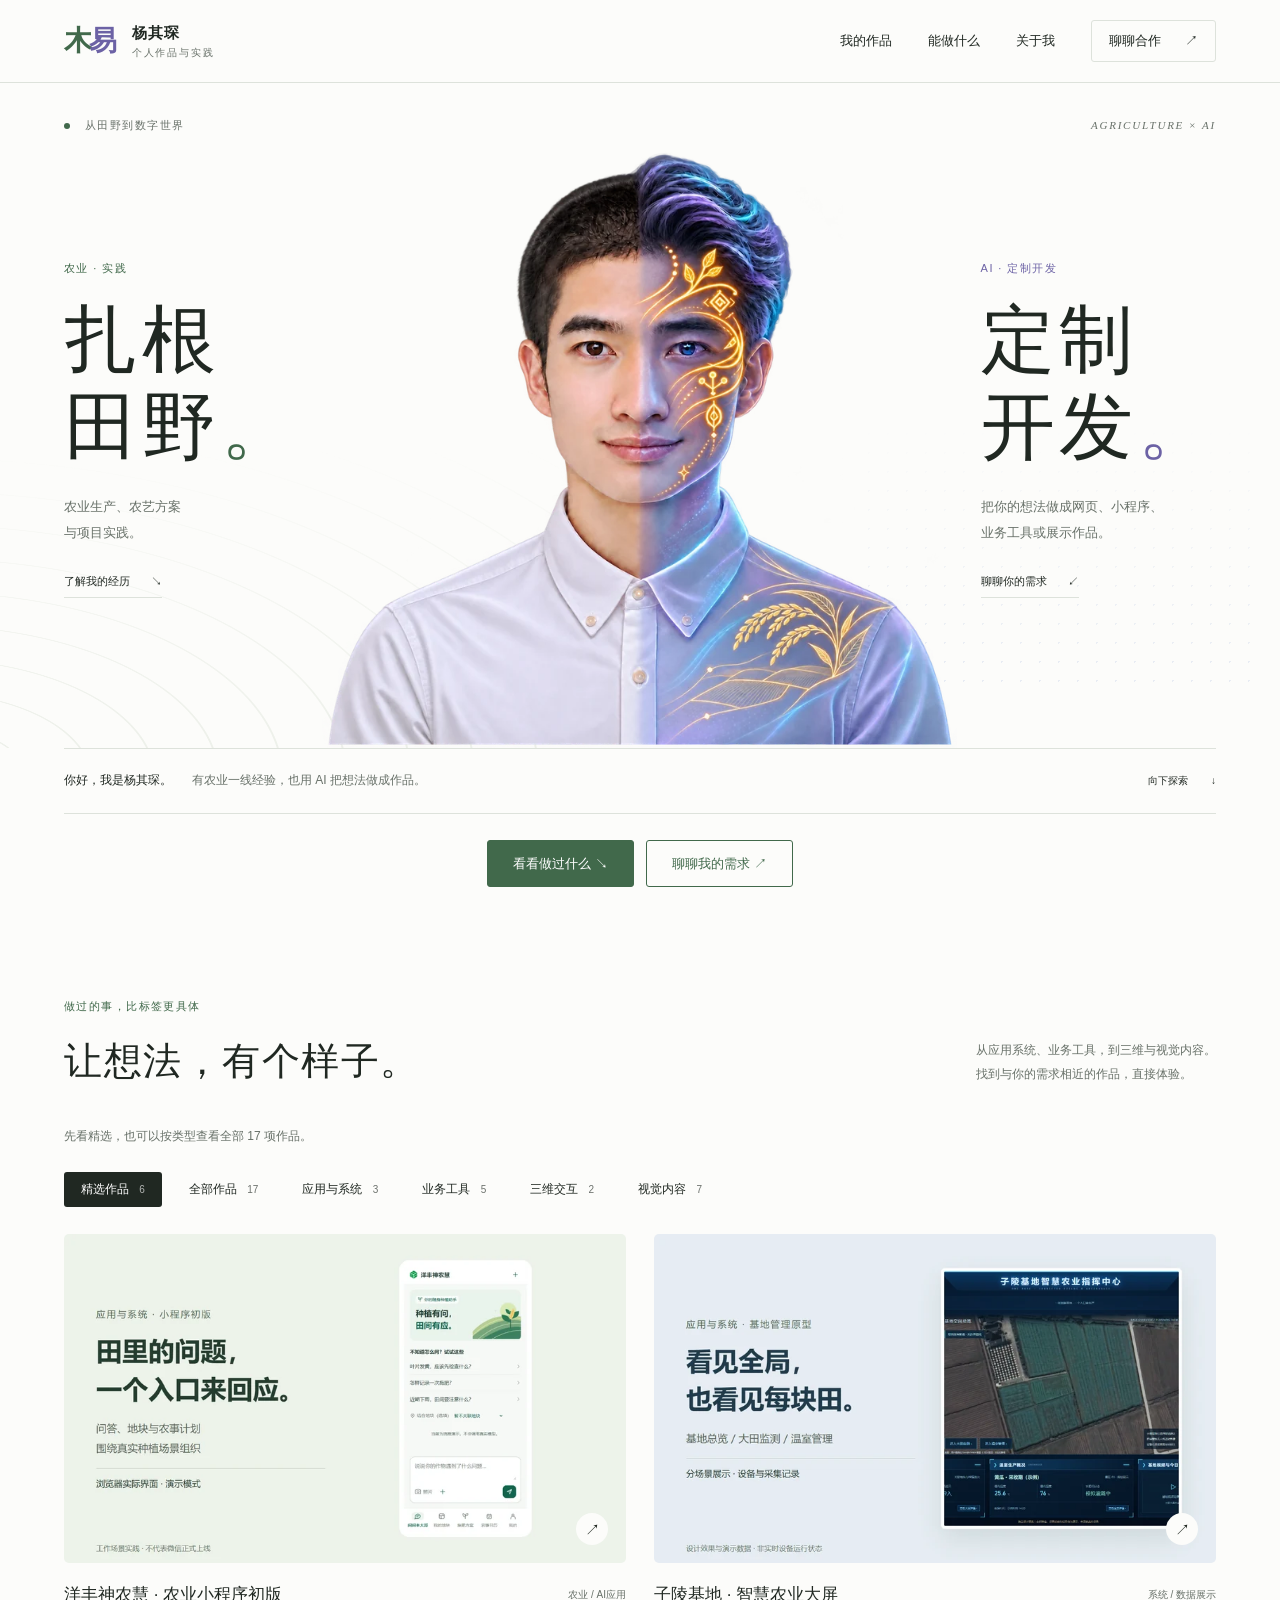
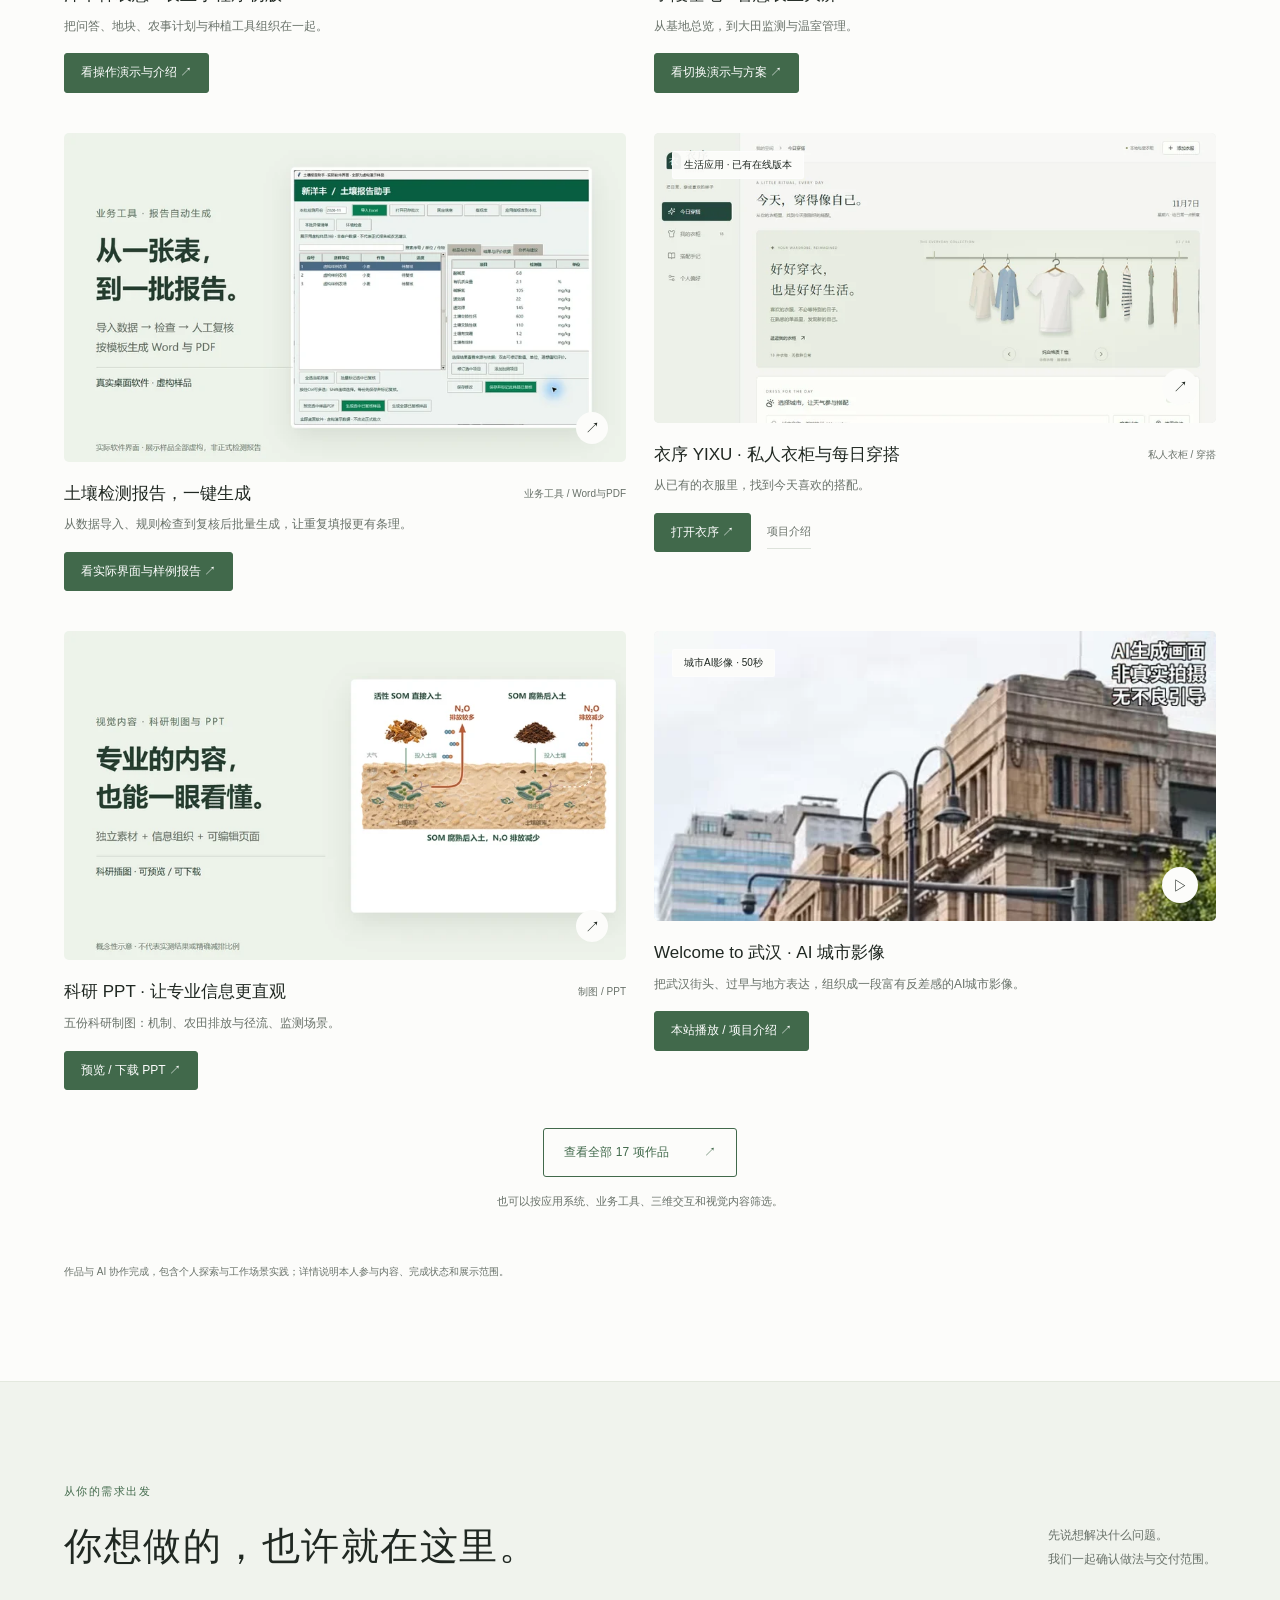
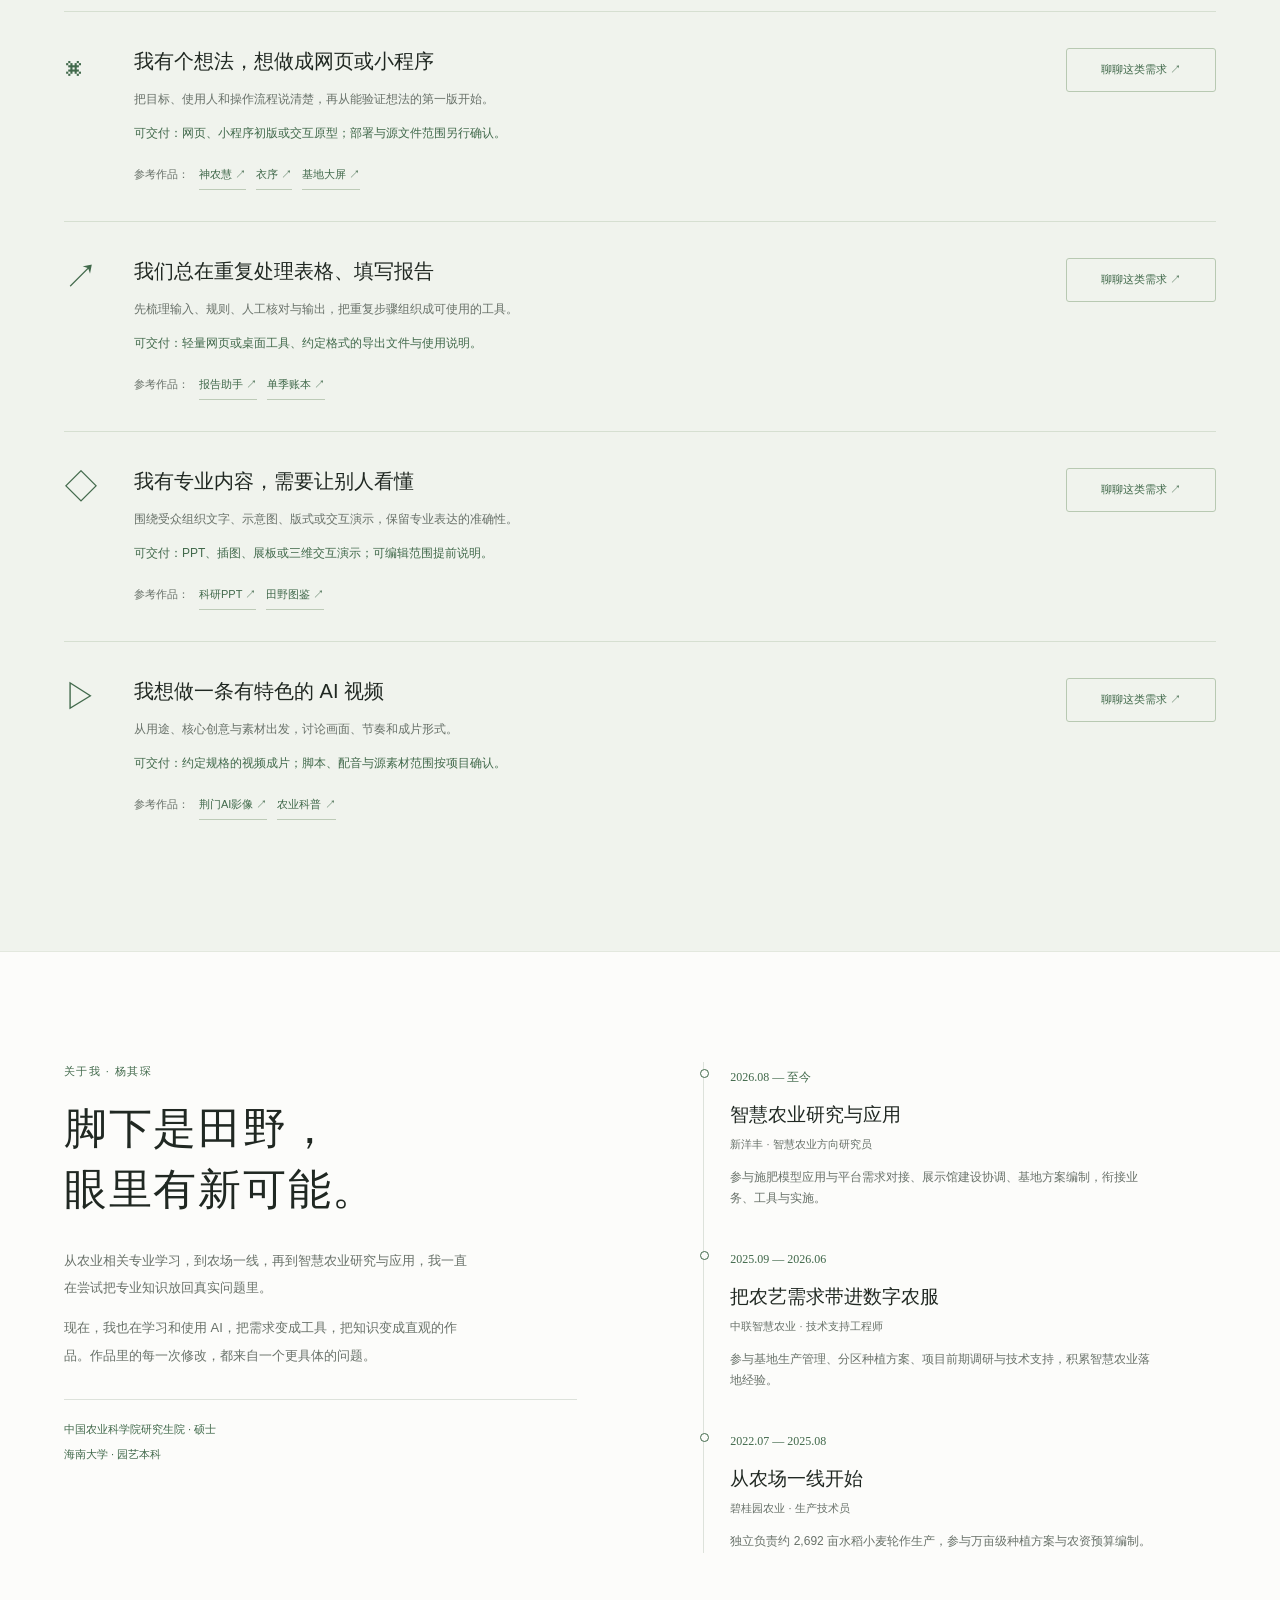
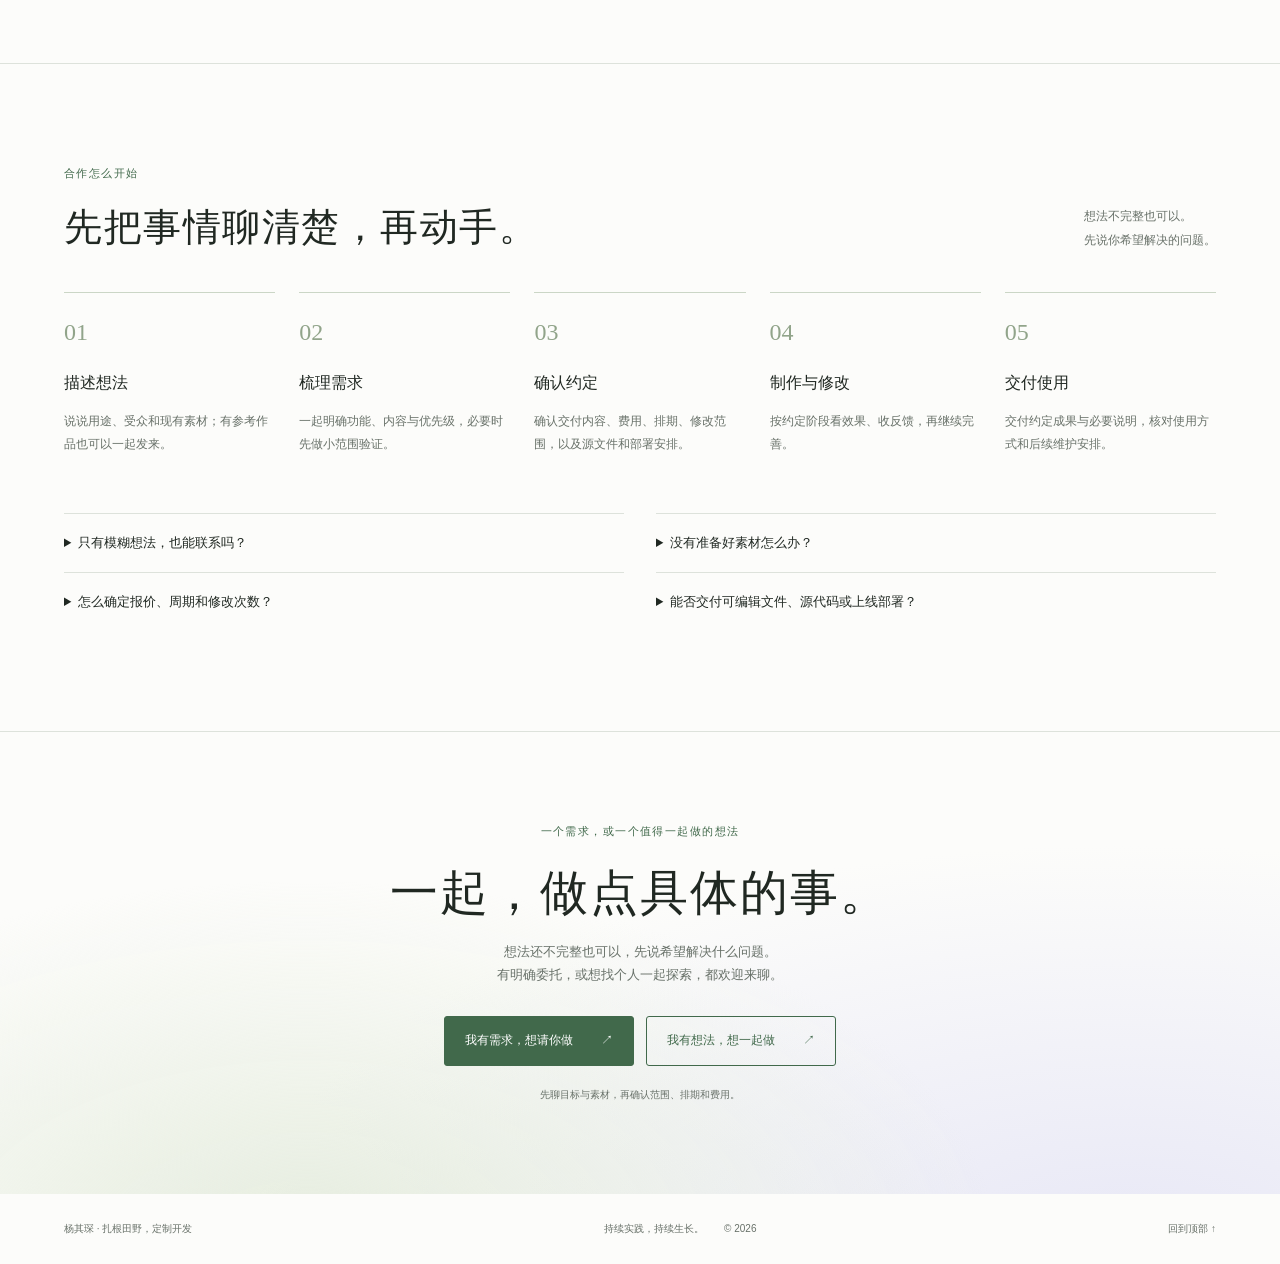
==== commit 1da8e82d: "Publish personal portfolio with reviewed projects and demos" ====
--- a/index.html
+++ b/index.html
@@ -34,14 +34,14 @@
 <article class="project" data-featured="false" hidden data-category="tool" data-key="breeding"><a class="project-open" href="demos/breeding.html" target="_blank" rel="noopener noreferrer" aria-label="体验育种田间工具"><div class="project-image"><img src="assets/breeding-800.webp" alt="育种基地 · 田间记录与农事管理实际页面截图" loading="lazy" srcset="assets/breeding-480.webp 480w, assets/breeding-800.webp 800w, assets/breeding-1200.webp 1200w" sizes="(max-width: 640px) 88vw, (max-width: 1440px) 44vw, 634px" decoding="async" width="800" height="556"><span class="image-label">直接体验 · 田间记录原型</span><span class="project-arrow">↗</span></div></a><div class="project-caption"><div><h3>育种基地 · 田间记录与农事管理</h3><p>品种、播期、小区：从田间录入到进度看板。</p></div><span>育种 / 农事管理</span></div><div class="project-actions"><a class="work-primary" href="demos/breeding.html" target="_blank" rel="noopener noreferrer">体验育种田间工具 ↗</a><button class="work-detail" data-project="breeding">项目介绍</button></div></article>
 <article class="project" data-featured="false" hidden data-category="tool" data-key="fieldaccount"><a class="project-open" href="demos/field-account.html" target="_blank" rel="noopener noreferrer" aria-label="体验大田账本"><div class="project-image"><img src="assets/field-account-800.webp" alt="农户单季成本收益账本 · 大田版实际页面截图" loading="lazy" srcset="assets/field-account-480.webp 480w, assets/field-account-800.webp 800w, assets/field-account-1200.webp 1200w" sizes="(max-width: 640px) 88vw, (max-width: 1440px) 44vw, 634px" decoding="async" width="800" height="556"><span class="image-label">直接体验 · 大田单季账本</span><span class="project-arrow">↗</span></div></a><div class="project-caption"><div><h3>农户单季成本收益账本 · 大田版</h3><p>记下农事与投入，算清一季的成本和收益。</p></div><span>农业 / 成本收益</span></div><div class="project-actions"><a class="work-primary" href="demos/field-account.html" target="_blank" rel="noopener noreferrer">体验大田账本 ↗</a><button class="work-detail" data-project="fieldaccount">项目介绍</button></div></article>
 <article class="project" data-featured="false" hidden data-category="tool" data-key="economicaccount"><a class="project-open" href="demos/economic-account.html" target="_blank" rel="noopener noreferrer" aria-label="体验经济作物账本"><div class="project-image"><img src="assets/economic-account-800.webp" alt="农户单季成本收益账本 · 经济作物版实际页面截图" loading="lazy" srcset="assets/economic-account-480.webp 480w, assets/economic-account-800.webp 800w, assets/economic-account-1200.webp 1200w" sizes="(max-width: 640px) 88vw, (max-width: 1440px) 44vw, 634px" decoding="async" width="800" height="556"><span class="image-label">直接体验 · 经济作物账本</span><span class="project-arrow">↗</span></div></a><div class="project-caption"><div><h3>农户单季成本收益账本 · 经济作物版</h3><p>一天多项操作、多次采收销售，都有记录。</p></div><span>农业 / 多操作记录</span></div><div class="project-actions"><a class="work-primary" href="demos/economic-account.html" target="_blank" rel="noopener noreferrer">体验经济作物账本 ↗</a><button class="work-detail" data-project="economicaccount">项目介绍</button></div></article>
-<article class="project" data-featured="true" data-category="visual" data-key="jingmen"><a class="project-open" href="https://v.douyin.com/iar4RhqvxIk/" target="_blank" rel="noopener noreferrer" aria-label="在抖音观看Welcome to荆门"><div class="project-image jingmen-image"><img src="assets/jingmen-street-720.webp" alt="AI街头影像视频实际画面：荆门站前修理飞碟的创意场景，非真实拍摄" loading="lazy" srcset="assets/jingmen-street-480.webp 480w, assets/jingmen-street-720.webp 720w" sizes="(max-width: 640px) 88vw, (max-width: 1440px) 44vw, 634px" decoding="async" width="720" height="720"><span class="image-label">最新作品 · AI视频 · 50秒</span><span class="project-arrow">↗</span></div></a><div class="project-caption"><div><h3>Welcome to 荆门 · AI 街头影像</h3><p>把熟悉的城市街头，变成有点野的科幻日常。</p></div><span>AI影像 / 城市创意</span></div><div class="project-actions"><a class="work-primary" href="https://v.douyin.com/iar4RhqvxIk/" target="_blank" rel="noopener noreferrer">抖音观看 ↗</a><button class="work-detail" data-project="jingmen">本站播放 / 项目介绍</button></div></article>
+<article class="project" hidden data-featured="false" data-category="visual" data-key="jingmen"><a class="project-open" href="https://v.douyin.com/iar4RhqvxIk/" target="_blank" rel="noopener noreferrer" aria-label="在抖音观看Welcome to荆门"><div class="project-image jingmen-image"><img src="assets/jingmen-street-720.webp" alt="AI街头影像视频实际画面：荆门站前修理飞碟的创意场景，非真实拍摄" loading="lazy" srcset="assets/jingmen-street-480.webp 480w, assets/jingmen-street-720.webp 720w" sizes="(max-width: 640px) 88vw, (max-width: 1440px) 44vw, 634px" decoding="async" width="720" height="720"><span class="image-label">最新作品 · AI视频 · 50秒</span><span class="project-arrow">↗</span></div></a><div class="project-caption"><div><h3>Welcome to 荆门 · AI 街头影像</h3><p>把熟悉的城市街头，变成有点野的科幻日常。</p></div><span>AI影像 / 城市创意</span></div><div class="project-actions"><a class="work-primary" href="https://v.douyin.com/iar4RhqvxIk/" target="_blank" rel="noopener noreferrer">抖音观看 ↗</a><button class="work-detail" data-project="jingmen">本站播放 / 项目介绍</button></div></article>
 <article class="project" data-featured="false" hidden data-category="interactive" data-key="atlas"><a class="project-open" href="https://tianye-field-atlas.netlify.app/" target="_blank" rel="noopener noreferrer" aria-label="直接打开在线作品"><div class="project-image atlas-image"><img src="assets/field-atlas-800.webp" alt="田野图鉴农机展示网页的实际页面截图" loading="lazy" srcset="assets/field-atlas-480.webp 480w, assets/field-atlas-800.webp 800w, assets/field-atlas-1200.webp 1200w" sizes="(max-width: 640px) 88vw, (max-width: 1440px) 44vw, 634px" decoding="async" width="800" height="556"><span class="image-label">交互网页</span><span class="project-arrow">↗</span></div></a><div class="project-caption"><div><h3>田野图鉴</h3><p>让农机结构与工作方式更直观。</p></div><span>农业 / 三维</span></div><div class="project-actions"><a class="work-primary" href="https://tianye-field-atlas.netlify.app/" target="_blank" rel="noopener noreferrer">打开在线作品 ↗</a><button class="work-detail" data-project="atlas">项目介绍</button></div></article>
 <article class="project" data-featured="false" hidden data-category="interactive" data-key="insects"><a class="project-open" href="https://chongjian-insect-diary.netlify.app/" target="_blank" rel="noopener noreferrer" aria-label="直接打开在线作品"><div class="project-image insect-image"><img src="assets/insects-800.webp" alt="虫间昆虫观察网页的实际页面截图" loading="lazy" srcset="assets/insects-480.webp 480w, assets/insects-800.webp 800w, assets/insects-1200.webp 1200w" sizes="(max-width: 640px) 88vw, (max-width: 1440px) 44vw, 634px" decoding="async" width="800" height="556"><span class="image-label">交互网页</span><span class="project-arrow">↗</span></div></a><div class="project-caption"><div><h3>虫间 · 昆虫观察日记</h3><p>换个视角，发现一只昆虫的细节。</p></div><span>三维观察 / 科普</span></div><div class="project-actions"><a class="work-primary" href="https://chongjian-insect-diary.netlify.app/" target="_blank" rel="noopener noreferrer">打开在线作品 ↗</a><button class="work-detail" data-project="insects">项目介绍</button></div></article>
 <article class="project" data-featured="false" hidden data-category="visual" data-key="physics"><button class="project-open" data-project="physics" aria-label="观看视频"><div class="project-image physics-image"><img src="assets/physics-800.webp" alt="滑轮组物理动画实际画面" loading="lazy" srcset="assets/physics-480.webp 480w, assets/physics-800.webp 800w, assets/physics-1200.webp 1200w" sizes="(max-width: 640px) 88vw, (max-width: 1440px) 44vw, 634px" decoding="async" width="800" height="450"><span class="image-label">科普动画 · 66秒</span><span class="play-icon" aria-hidden="true">▷</span></div></button><div class="project-caption"><div><h3>让滑轮组的原理动起来</h3><p>三维画面、受力标注与公式一起讲解。</p></div><span>动画 / 教育</span></div><div class="project-actions"><button class="work-primary" data-project="physics">观看视频 ↗</button></div></article>
 <article class="project" data-featured="false" hidden data-category="tool" data-key="npk"><a class="project-open" href="https://ymuyi20-web.github.io/FDE-/exercises/fde-16week/week-01/side-projects/season-npk-calculator/" target="_blank" rel="noopener noreferrer" aria-label="直接打开在线作品"><div class="project-image npk-image"><img src="assets/npk-800.webp" alt="水稻氮磷钾投入量核算网页作品宣传图" loading="lazy" srcset="assets/npk-480.webp 480w, assets/npk-800.webp 800w, assets/npk-1080.webp 1080w" sizes="(max-width: 640px) 88vw, (max-width: 1440px) 44vw, 634px" decoding="async" width="800" height="1067"><span class="image-label">网页工具</span><span class="project-arrow">↗</span></div></a><div class="project-caption"><div><h3>一季水稻，算清养分投入</h3><p>把各阶段的肥料用量，换成清楚的数字。</p></div><span>工具 / 核算</span></div><div class="project-actions"><a class="work-primary" href="https://ymuyi20-web.github.io/FDE-/exercises/fde-16week/week-01/side-projects/season-npk-calculator/" target="_blank" rel="noopener noreferrer">打开在线作品 ↗</a><button class="work-detail" data-project="npk">项目介绍</button></div></article>
 <article class="project" data-featured="false" hidden data-category="visual" data-key="cucumber"><button class="project-open" data-project="cucumber" aria-label="观看视频"><div class="project-image cucumber-image"><span class="cucumber-word" aria-hidden="true">黄瓜长歪，<br>蜜蜂背锅？<i>一场关于证据的田间讨论</i></span><span class="image-label">火柴人科普 · 86秒</span><span class="play-icon" aria-hidden="true">▷</span></div></button><div class="project-caption"><div><h3>黄瓜长歪，蜜蜂到底背不背锅？</h3><p>把一个种植问题，讲成一段有趣的故事。</p></div><span>农业 / 视频</span></div><div class="project-actions"><button class="work-primary" data-project="cucumber">观看视频 ↗</button></div></article>
 <article class="project" data-featured="false" hidden data-category="visual" data-key="qianjiang"><button class="project-open" data-project="qianjiang" aria-label="播放Welcome to 潜江 · AI 城市影像"><div class="project-image"><img src="assets/qianjiang-poster.webp" alt="Welcome to 潜江 · AI 城市影像视频画面" loading="lazy" decoding="async" width="720" height="720"><span class="image-label">城市AI影像 · 50秒</span><span class="project-arrow">▷</span></div></button><div class="project-caption"><div><h3>Welcome to 潜江 · AI 城市影像</h3><p>以潜江站、龙虾与城市街景为元素，制作带有奇幻反差的城市短片。</p></div></div><div class="project-actions"><button class="work-primary" data-project="qianjiang">本站播放 / 项目介绍 ↗</button></div></article>
-<article class="project" data-featured="false" hidden data-category="visual" data-key="wuhan"><button class="project-open" data-project="wuhan" aria-label="播放Welcome to 武汉 · AI 城市影像"><div class="project-image"><img src="assets/wuhan-poster.webp" alt="Welcome to 武汉 · AI 城市影像视频画面" loading="lazy" decoding="async" width="720" height="1280"><span class="image-label">城市AI影像 · 50秒</span><span class="project-arrow">▷</span></div></button><div class="project-caption"><div><h3>Welcome to 武汉 · AI 城市影像</h3><p>把武汉街头、过早与地方表达，组织成一段富有反差感的AI城市影像。</p></div></div><div class="project-actions"><button class="work-primary" data-project="wuhan">本站播放 / 项目介绍 ↗</button></div></article>
+<article class="project" data-featured="true" data-category="visual" data-key="wuhan"><button class="project-open" data-project="wuhan" aria-label="播放Welcome to 武汉 · AI 城市影像"><div class="project-image"><img src="assets/wuhan-poster.webp" alt="Welcome to 武汉 · AI 城市影像视频画面" loading="lazy" decoding="async" width="720" height="1280"><span class="image-label">城市AI影像 · 50秒</span><span class="project-arrow">▷</span></div></button><div class="project-caption"><div><h3>Welcome to 武汉 · AI 城市影像</h3><p>把武汉街头、过早与地方表达，组织成一段富有反差感的AI城市影像。</p></div></div><div class="project-actions"><button class="work-primary" data-project="wuhan">本站播放 / 项目介绍 ↗</button></div></article>
 <article class="project" data-featured="false" hidden data-category="visual" data-key="rice"><button class="project-open" data-project="rice" aria-label="播放水稻的一生 · 农业科普视频"><div class="project-image"><img src="assets/rice-poster.webp" alt="水稻的一生 · 农业科普视频视频画面" loading="lazy" decoding="async" width="720" height="1280"><span class="image-label">农业科普 · 约3分钟</span><span class="project-arrow">▷</span></div></button><div class="project-caption"><div><h3>水稻的一生 · 农业科普视频</h3><p>从一碗米饭出发，跟随稻种的成长认识水稻的一生。</p></div></div><div class="project-actions"><button class="work-primary" data-project="rice">本站播放 / 项目介绍 ↗</button></div></article>
   </div>
   <div class="all-work-link"><a class="secondary" href="works.html">查看全部 17 项作品 <span>↗</span></a><p>也可以按应用系统、业务工具、三维交互和视觉内容筛选。</p></div><p class="work-note">作品与 AI 协作完成，包含个人探索与工作场景实践；详情说明本人参与内容、完成状态和展示范围。</p>
